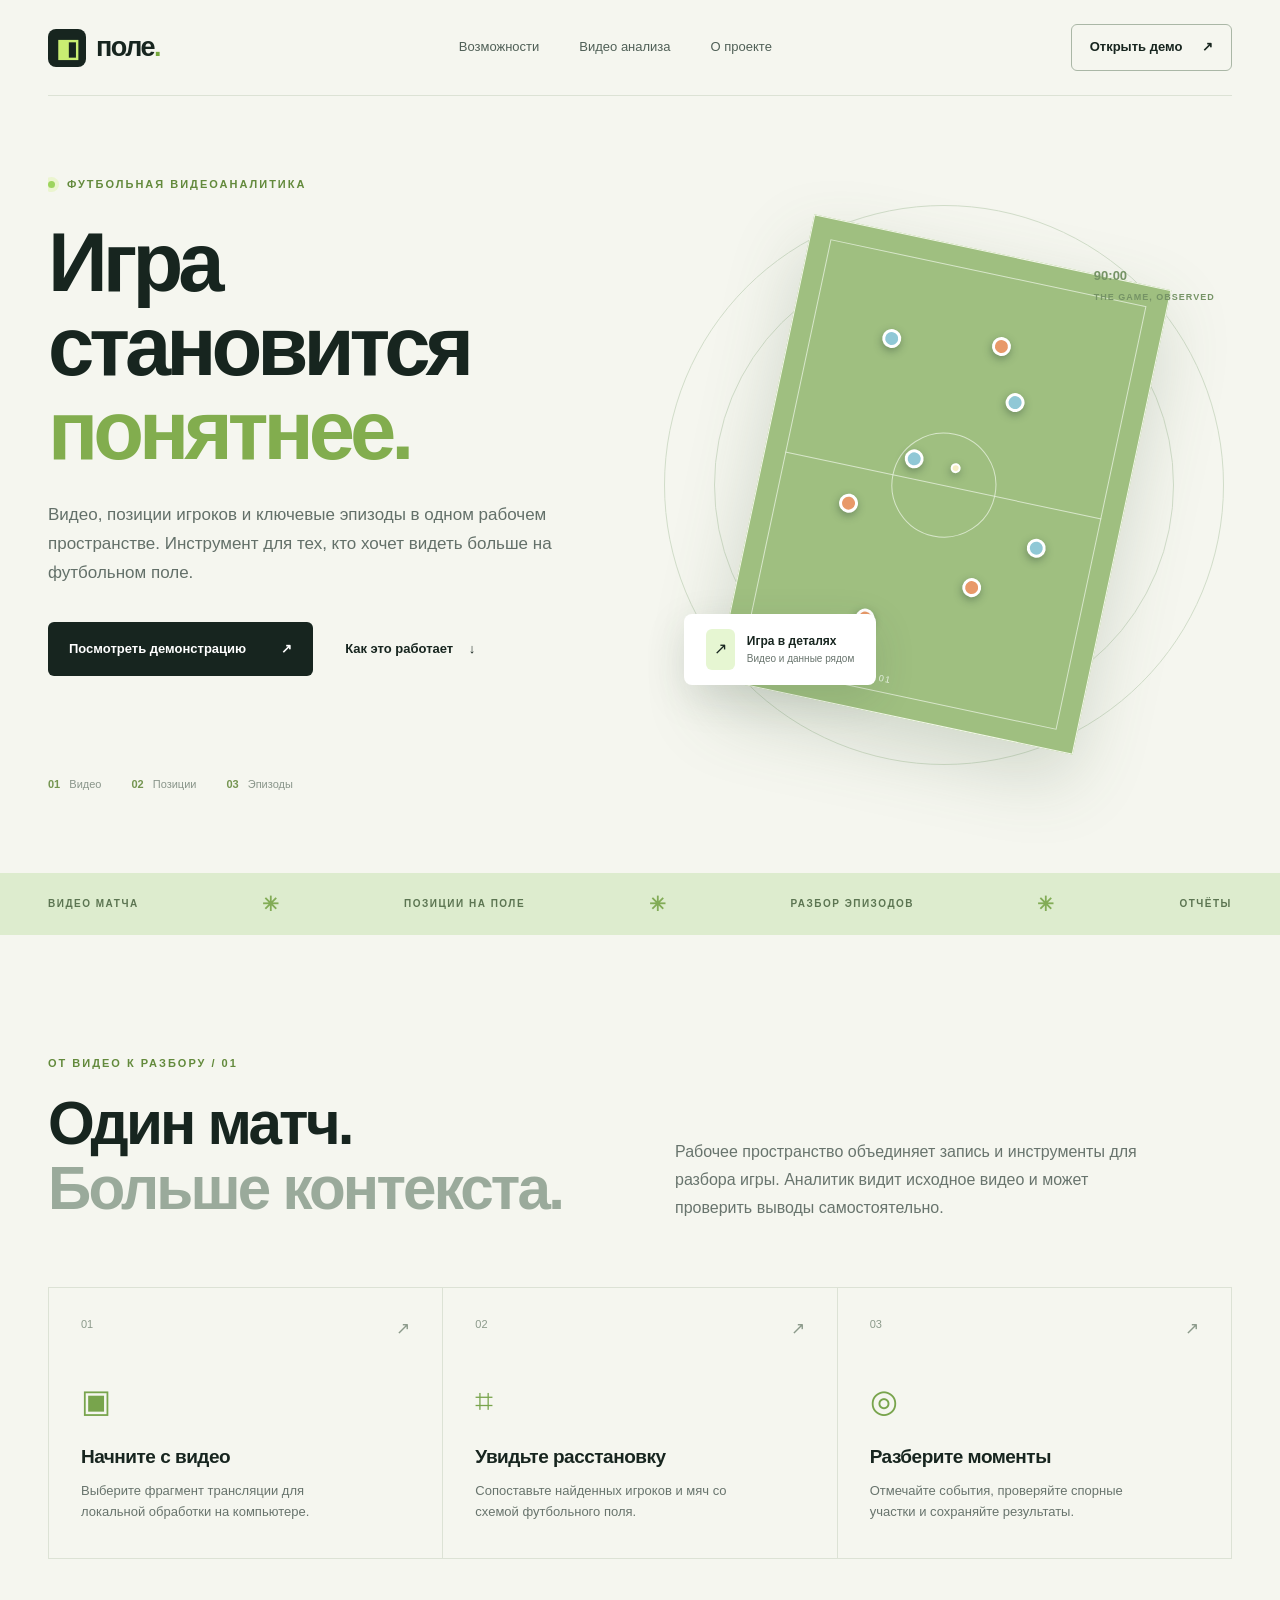
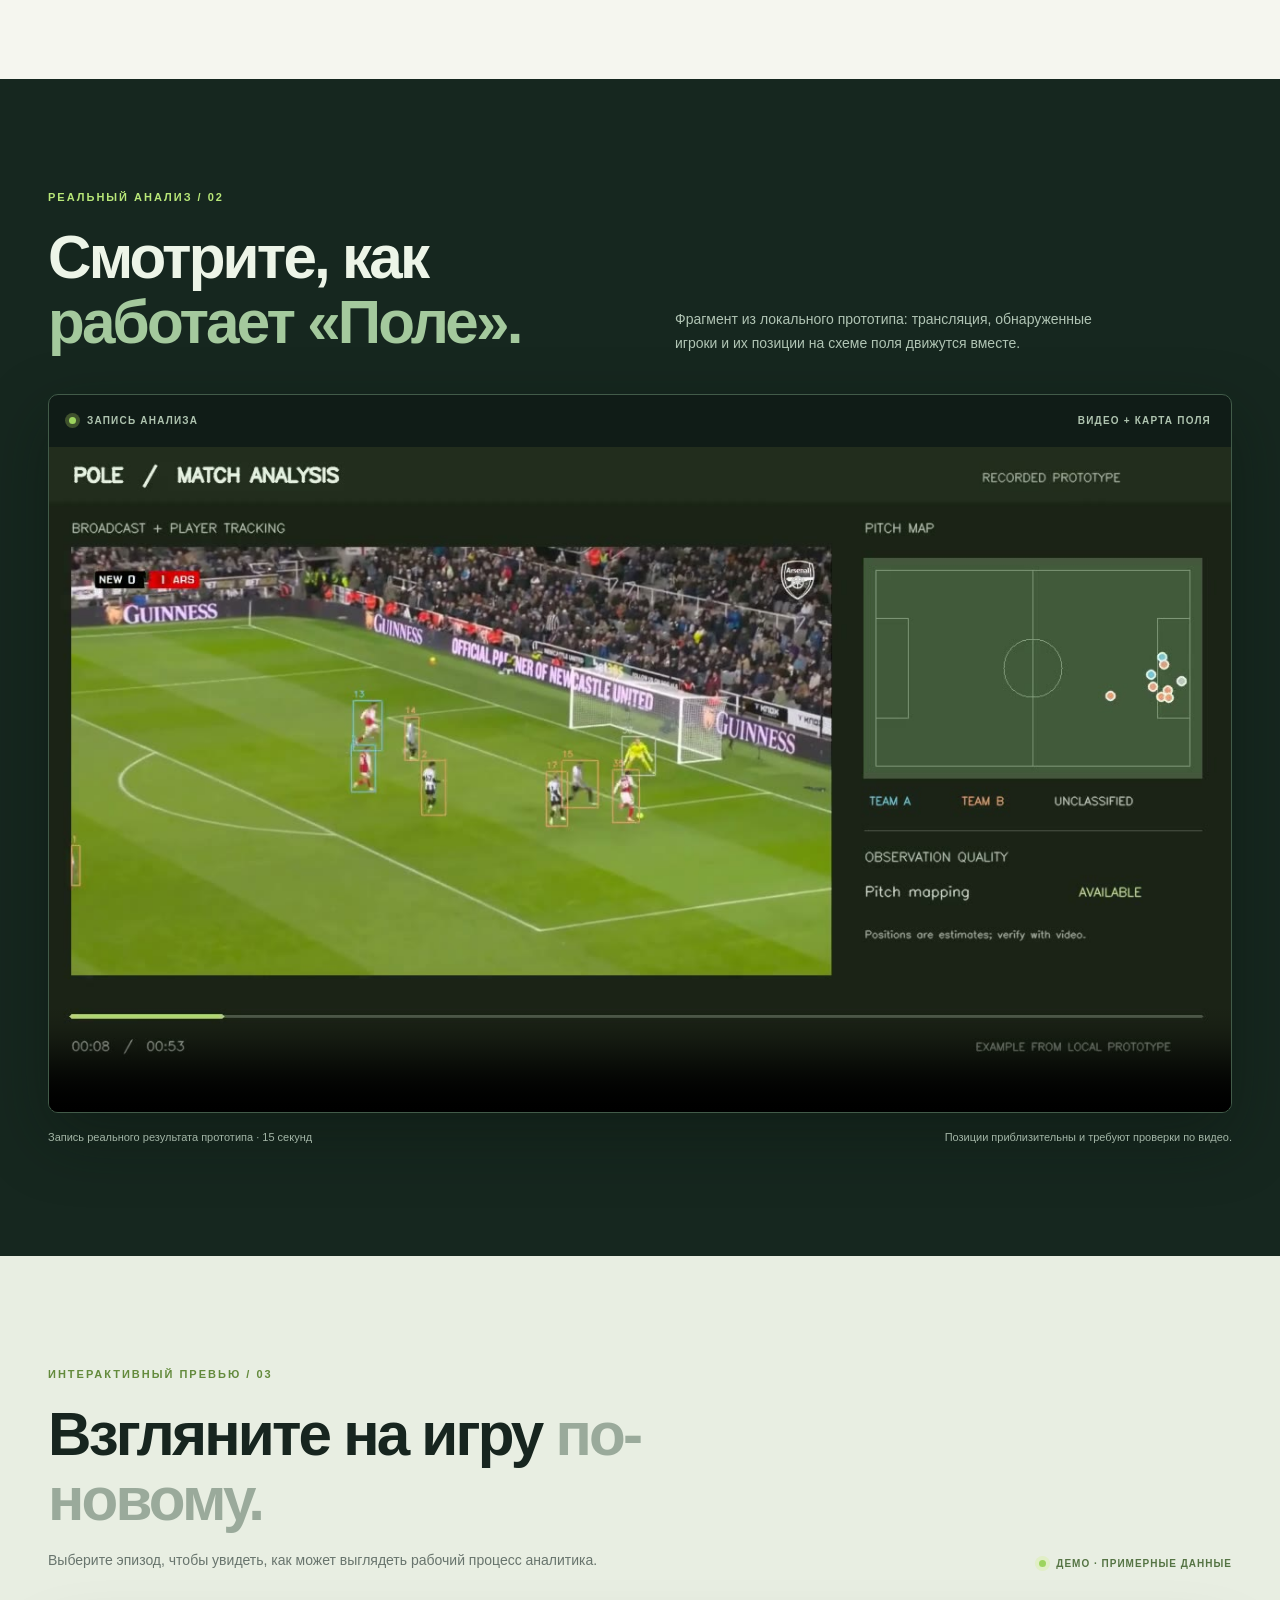
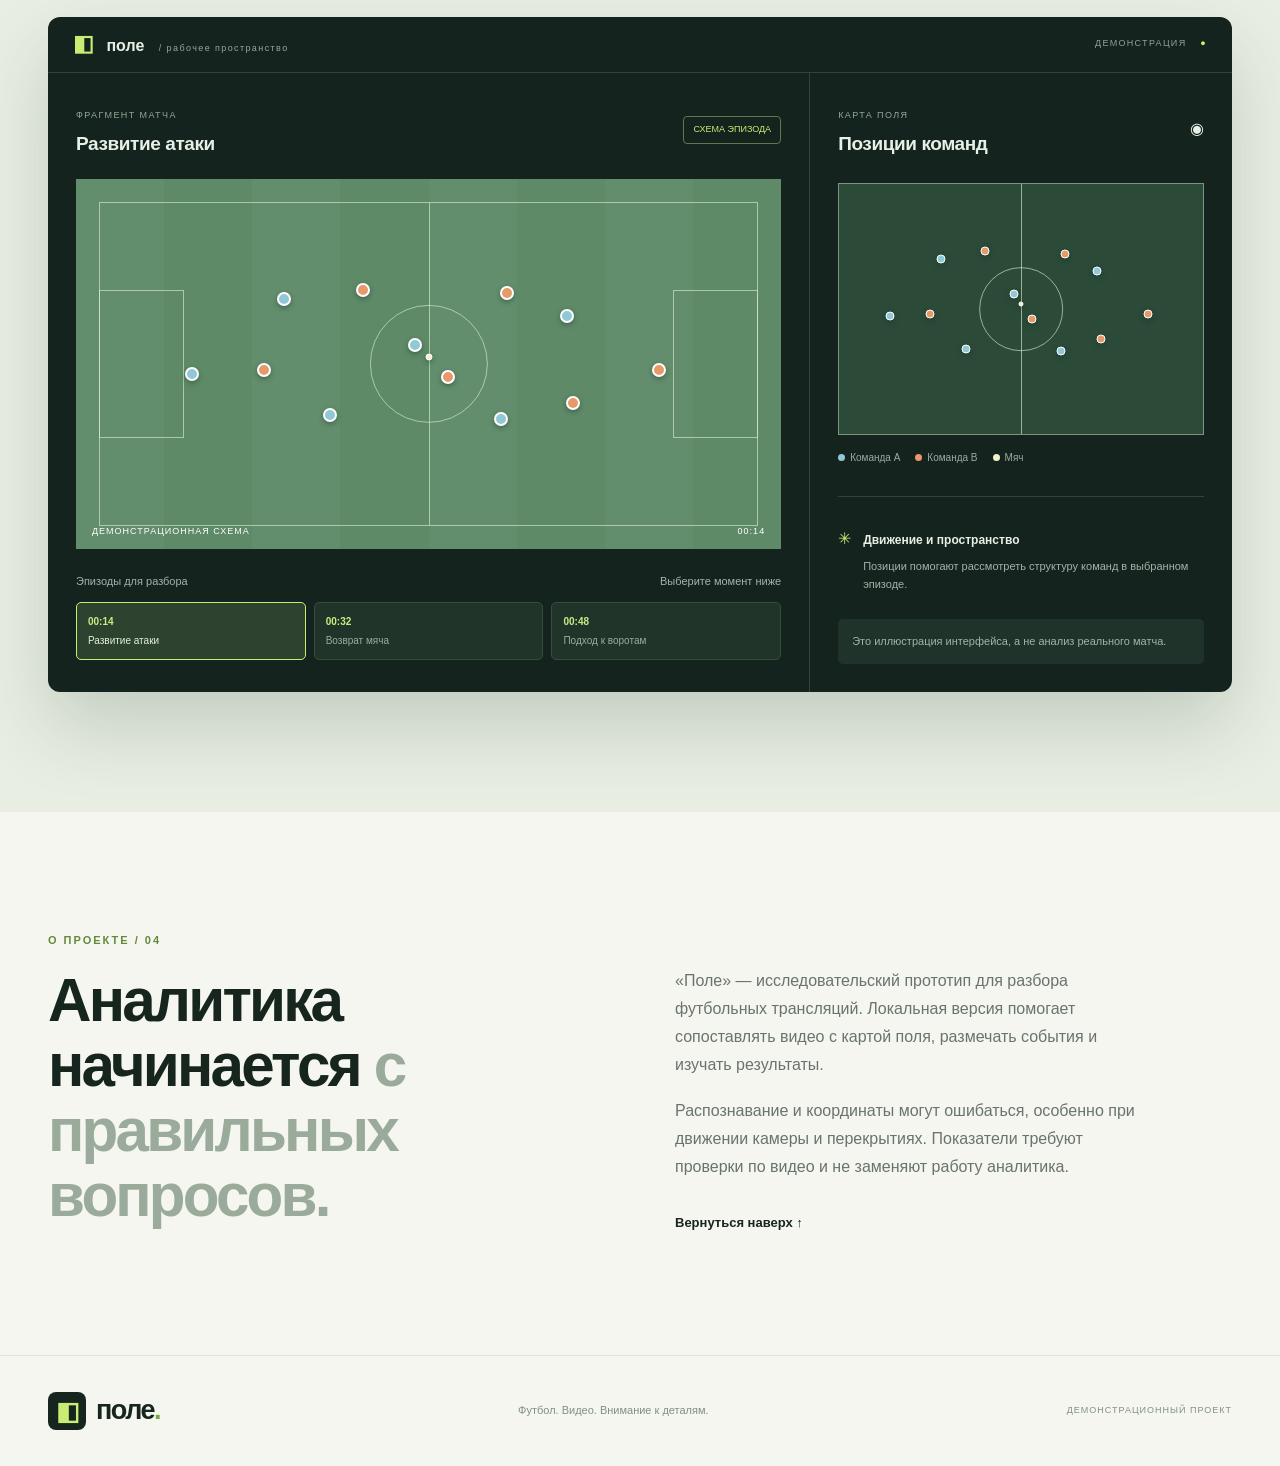
==== index.html @ 86391910 "Show recorded prototype analysis" ====
<!doctype html>
<html lang="ru">
<head>
  <meta charset="utf-8"><meta name="viewport" content="width=device-width,initial-scale=1">
  <meta name="description" content="Поле — демонстрация интерфейса для анализа футбольного видео.">
  <meta name="theme-color" content="#101a18"><title>Поле — футбольная видеоаналитика</title>
  <link rel="icon" href="favicon.svg" type="image/svg+xml"><link rel="stylesheet" href="style.css"><script defer src="app.js"></script>
</head>
<body>
<header class="topbar wrap"><a class="brand" href="#top" aria-label="Поле, на главную"><span class="brand-mark">◧</span><span>поле<span class="brand-dot">.</span></span></a><nav aria-label="Навигация"><a href="#workflow">Возможности</a><a href="#analysis">Видео анализа</a><a href="#about">О проекте</a></nav><a class="nav-cta" href="#analysis">Открыть демо <span>↗</span></a></header>
<main id="top">
<section class="hero wrap"><div class="hero-copy"><div class="eyebrow"><span class="live-dot"></span> ФУТБОЛЬНАЯ ВИДЕОАНАЛИТИКА</div><h1>Игра становится <em>понятнее.</em></h1><p>Видео, позиции игроков и ключевые эпизоды в одном рабочем пространстве. Инструмент для тех, кто хочет видеть больше на футбольном поле.</p><div class="hero-actions"><a class="button primary" href="#analysis">Посмотреть демонстрацию <span>↗</span></a><a class="text-link" href="#workflow">Как это работает <span>↓</span></a></div><div class="hero-foot"><span><b>01</b> Видео</span><span><b>02</b> Позиции</span><span><b>03</b> Эпизоды</span></div></div><div class="hero-art" aria-hidden="true"><div class="art-orbit orbit-one"></div><div class="art-orbit orbit-two"></div><div class="art-pitch"><div class="pitch-half"></div><div class="pitch-circle"></div><i class="dot a one"></i><i class="dot a two"></i><i class="dot a three"></i><i class="dot a four"></i><i class="dot b five"></i><i class="dot b six"></i><i class="dot b seven"></i><i class="dot b eight"></i><i class="dot ball"></i><div class="art-label">ПОЛЕ / НАБЛЮДЕНИЕ 01</div></div><div class="float-card"><span class="float-icon">↗</span><div><b>Игра в деталях</b><small>Видео и данные рядом</small></div></div><div class="art-index">90:00<br><span>THE GAME, OBSERVED</span></div></div></section>
<section class="ticker" aria-label="Основные возможности"><div class="wrap"><span>ВИДЕО МАТЧА</span><i>✳</i><span>ПОЗИЦИИ НА ПОЛЕ</span><i>✳</i><span>РАЗБОР ЭПИЗОДОВ</span><i>✳</i><span>ОТЧЁТЫ</span></div></section>
<section class="section wrap" id="workflow"><div class="section-head"><div><div class="eyebrow">ОТ ВИДЕО К РАЗБОРУ / 01</div><h2>Один матч.<br><span>Больше контекста.</span></h2></div><p>Рабочее пространство объединяет запись и инструменты для разбора игры. Аналитик видит исходное видео и может проверить выводы самостоятельно.</p></div><div class="features"><article><div class="feature-number">01 <span>↗</span></div><div class="feature-icon">▣</div><h3>Начните с видео</h3><p>Выберите фрагмент трансляции для локальной обработки на компьютере.</p></article><article><div class="feature-number">02 <span>↗</span></div><div class="feature-icon">⌗</div><h3>Увидьте расстановку</h3><p>Сопоставьте найденных игроков и мяч со схемой футбольного поля.</p></article><article><div class="feature-number">03 <span>↗</span></div><div class="feature-icon">◎</div><h3>Разберите моменты</h3><p>Отмечайте события, проверяйте спорные участки и сохраняйте результаты.</p></article></div></section>
<section class="record-section" id="analysis"><div class="wrap"><div class="record-heading"><div><div class="eyebrow">РЕАЛЬНЫЙ АНАЛИЗ / 02</div><h2>Смотрите, как <span>работает «Поле».</span></h2></div><p>Фрагмент из локального прототипа: трансляция, обнаруженные игроки и их позиции на схеме поля движутся вместе.</p></div><div class="record-shell"><div class="record-bar"><span><i class="live-dot"></i> ЗАПИСЬ АНАЛИЗА</span><span>ВИДЕО + КАРТА ПОЛЯ</span></div><video class="record-video" controls autoplay muted loop playsinline preload="metadata" poster="assets/analysis-poster.jpg" aria-label="Запись анализа футбольного матча в прототипе"><source src="assets/analysis-demo.mp4" type="video/mp4">Ваш браузер не поддерживает видео.</video></div><div class="record-caption"><span>Запись реального результата прототипа · 15 секунд</span><span>Позиции приблизительны и требуют проверки по видео.</span></div></div></section>
<section class="demo-section" id="demo"><div class="wrap"><div class="demo-head"><div><div class="eyebrow">ИНТЕРАКТИВНЫЙ ПРЕВЬЮ / 03</div><h2>Взгляните на игру <span>по-новому.</span></h2><p>Выберите эпизод, чтобы увидеть, как может выглядеть рабочий процесс аналитика.</p></div><span class="demo-badge"><span class="live-dot"></span> ДЕМО · ПРИМЕРНЫЕ ДАННЫЕ</span></div>
<div class="product"><div class="product-top"><div class="product-brand"><span>◧</span> поле <small>/ рабочее пространство</small></div><div class="product-meta">ДЕМОНСТРАЦИЯ <span>●</span></div></div><div class="product-body"><div class="product-main"><div class="product-title"><div><small>ФРАГМЕНТ МАТЧА</small><h3 id="sceneTitle">Развитие атаки</h3></div><span class="pill">СХЕМА ЭПИЗОДА</span></div><div class="mock-video"><div class="mock-lines"><div class="mock-half"></div><div class="mock-circle"></div><div class="mock-box left"></div><div class="mock-box right"></div><div id="players"></div></div><div class="video-overlay"><span>ДЕМОНСТРАЦИОННАЯ СХЕМА</span><span id="timecode">00:14</span></div></div><div class="timeline-head"><span>Эпизоды для разбора</span><span>Выберите момент ниже</span></div><div class="timeline"><button class="moment active" type="button" data-scene="0"><b>00:14</b><span>Развитие атаки</span></button><button class="moment" type="button" data-scene="1"><b>00:32</b><span>Возврат мяча</span></button><button class="moment" type="button" data-scene="2"><b>00:48</b><span>Подход к воротам</span></button></div></div><aside class="product-side"><div class="side-head"><div><small>КАРТА ПОЛЯ</small><h3>Позиции команд</h3></div><span>◉</span></div><div class="mini-pitch"><div class="mini-half"></div><div class="mini-circle"></div><div id="miniPlayers"></div></div><div class="legend"><span><i class="a"></i>Команда A</span><span><i class="b"></i>Команда B</span><span><i class="ball"></i>Мяч</span></div><div class="side-divider"></div><div class="insight"><span class="insight-icon">✳</span><div><b id="insightTitle">Движение и пространство</b><p id="insightText">Позиции помогают рассмотреть структуру команд в выбранном эпизоде.</p></div></div><div class="demo-note">Это иллюстрация интерфейса, а не анализ реального матча.</div></aside></div></div></div></section>
<section class="section about wrap" id="about"><div><div class="eyebrow">О ПРОЕКТЕ / 04</div><h2>Аналитика начинается <span>с правильных вопросов.</span></h2></div><div class="about-copy"><p>«Поле» — исследовательский прототип для разбора футбольных трансляций. Локальная версия помогает сопоставлять видео с картой поля, размечать события и изучать результаты.</p><p>Распознавание и координаты могут ошибаться, особенно при движении камеры и перекрытиях. Показатели требуют проверки по видео и не заменяют работу аналитика.</p><a class="text-link" href="#top">Вернуться наверх ↑</a></div></section>
</main><footer><div class="wrap footer-inner"><a class="brand" href="#top"><span class="brand-mark">◧</span><span>поле<span class="brand-dot">.</span></span></a><span>Футбол. Видео. Внимание к деталям.</span><span>ДЕМОНСТРАЦИОННЫЙ ПРОЕКТ</span></div></footer>
</body></html>
---- style.css ----
:root{--bg:#f5f6ef;--ink:#17251f;--muted:#68746d;--green:#c9ed72;--dark:#13231d;--line:#dce2d5;--orange:#e89969;--blue:#90c8d6}*{box-sizing:border-box}html{scroll-behavior:smooth}body{margin:0;background:var(--bg);color:var(--ink);font:16px/1.55 "Segoe UI",sans-serif}a{color:inherit;text-decoration:none}button{font:inherit}.wrap{width:min(1320px,calc(100% - 96px));margin:auto}.topbar{height:96px;display:flex;align-items:center;justify-content:space-between;border-bottom:1px solid var(--line)}.brand{display:inline-flex;align-items:center;gap:10px;font-size:27px;letter-spacing:-1.5px;font-weight:750}.brand-mark{display:grid;place-items:center;background:var(--ink);color:var(--green);width:38px;height:38px;border-radius:8px;font-size:25px}.brand-dot{color:#75a83d}.topbar nav{display:flex;gap:40px;color:#506057;font-size:13px}.topbar nav a:hover,.text-link:hover{color:#608b30}.nav-cta{font-size:13px;font-weight:650;border:1px solid #aab7a6;padding:12px 18px;border-radius:6px}.nav-cta span{margin-left:16px}.hero{min-height:640px;display:grid;grid-template-columns:1fr 1fr;align-items:center;gap:30px;overflow:hidden}.hero-copy{padding:80px 0}.eyebrow{font-size:11px;letter-spacing:2px;font-weight:700;color:#638a3c}.live-dot{display:inline-block;width:7px;height:7px;background:#9dd45e;border-radius:50%;margin-right:7px;box-shadow:0 0 0 4px #c9ed7240}h1,h2,h3,p{margin:0}h1{font-size:clamp(56px,6.5vw,92px);line-height:1.01;letter-spacing:-5px;margin:28px 0;font-weight:650;max-width:680px}h1 em{font-style:normal;color:#82ad4e}.hero-copy>p{max-width:510px;color:#637069;font-size:17px;line-height:1.7}.hero-actions{display:flex;align-items:center;gap:32px;margin-top:34px}.button{display:inline-flex;align-items:center;gap:35px;padding:17px 21px;border-radius:6px;font-size:13px;font-weight:700}.primary{background:var(--ink);color:white}.primary:hover{background:#31483a}.text-link{font-size:13px;font-weight:700}.text-link span{margin-left:12px}.hero-foot{display:flex;gap:30px;margin-top:100px;color:#89958a;font-size:11px}.hero-foot b{color:#759551;margin-right:6px}.hero-art{position:relative;height:510px;display:grid;place-items:center}.art-orbit{position:absolute;border:1px solid #d1ddc9;border-radius:50%;width:460px;height:460px}.orbit-two{width:560px;height:560px}.art-pitch{width:365px;height:475px;position:relative;background:#9fbf80;border:1px solid #f2f7e8;box-shadow:0 28px 70px #48634335;transform:rotate(12deg);overflow:hidden}.art-pitch:before{content:"";position:absolute;inset:20px;border:1px solid #e6f0dccc}.pitch-half{position:absolute;top:50%;left:20px;right:20px;border-top:1px solid #e6f0dccc}.pitch-circle{position:absolute;left:50%;top:50%;width:105px;height:105px;border:1px solid #e6f0dccc;border-radius:50%;transform:translate(-50%,-50%)}.dot{position:absolute;width:19px;height:19px;border-radius:50%;border:3px solid white;box-shadow:0 3px 9px #233b2f66}.a{background:var(--blue)}.b{background:var(--orange)}.dot.ball{width:10px;height:10px;background:#f6efc6;border:2px solid white;left:51%;top:45%}.one{left:25%;top:20%}.two{left:62%;top:28%}.three{left:38%;top:44%}.four{left:76%;top:57%}.five{left:55%;top:17%}.six{left:23%;top:56%}.seven{left:61%;top:68%}.eight{left:34%;top:79%}.art-label{position:absolute;bottom:26px;left:32px;color:#eef8e9;font-size:9px;letter-spacing:1.5px}.float-card{position:absolute;bottom:55px;left:5%;display:flex;gap:12px;align-items:center;background:white;padding:15px 22px;box-shadow:0 12px 40px #30433422;border-radius:8px}.float-icon{background:#e6f6d2;padding:8px;border-radius:6px}.float-card b,.float-card small{display:block}.float-card b{font-size:12px}.float-card small{font-size:10px;color:var(--muted)}.art-index{position:absolute;right:3%;top:36px;color:#759365;font-size:13px;font-weight:700}.art-index span{font-size:9px;letter-spacing:1px}.ticker{background:#ddecce}.ticker>div{height:62px;display:flex;align-items:center;justify-content:space-between;font-size:10px;letter-spacing:1.5px;font-weight:700;color:#5c7552}.ticker i{font-style:normal;color:#82ac56;font-size:20px}.section{padding:120px 0}.section-head,.about{display:grid;grid-template-columns:1fr 1fr;gap:70px;align-items:end}.section-head>p,.about-copy p{color:var(--muted);max-width:480px;line-height:1.75}.section h2,.demo-head h2{font-size:clamp(40px,4.7vw,64px);letter-spacing:-2.8px;line-height:1.08;margin-top:20px;font-weight:650}.section h2 span,.demo-head h2 span{color:#9aaa9b}.features{display:grid;grid-template-columns:repeat(3,1fr);gap:1px;background:var(--line);border:1px solid var(--line);margin-top:65px}.features article{background:var(--bg);padding:28px 32px 36px;min-height:270px}.feature-number{display:flex;justify-content:space-between;color:#8c9a8b;font-size:11px}.feature-number span{font-size:17px}.feature-icon{font-size:32px;color:#78a44c;margin:35px 0 15px}.features h3{font-size:19px;letter-spacing:-.5px}.features p{max-width:290px;color:var(--muted);font-size:13px;margin-top:10px}.demo-section{background:#e8eee2;padding:110px 0 120px}.demo-head{display:flex;justify-content:space-between;align-items:end;gap:30px;margin-bottom:45px}.demo-head h2{max-width:700px}.demo-head p{color:var(--muted);margin-top:17px;font-size:14px}.demo-badge{white-space:nowrap;color:#557444;font-size:10px;letter-spacing:1px;font-weight:700}.product{background:#15231e;border-radius:12px;box-shadow:0 35px 75px #243a2d2e;color:#e7f0e7;overflow:hidden}.product-top{height:56px;display:flex;align-items:center;justify-content:space-between;border-bottom:1px solid #34433a;padding:0 25px}.product-brand{font-weight:700;font-size:16px}.product-brand>span{color:var(--green);font-size:22px;margin-right:8px}.product-brand small{font-weight:400;color:#829287;font-size:11px;margin-left:10px}.product-meta{font-size:9px;letter-spacing:1.3px;color:#90a295}.product-meta span{color:var(--green);margin-left:10px}.product-body{display:grid;grid-template-columns:1.8fr 1fr}.product-main,.product-side{padding:28px}.product-side{border-left:1px solid #34433a}.product-title,.side-head{display:flex;align-items:center;justify-content:space-between;margin-bottom:20px}.product small{font-size:9px;color:#92aa98;letter-spacing:1.4px}.product h3{font-size:19px;letter-spacing:-.4px;font-weight:600;margin-top:4px}.pill{font-size:9px;color:#c9ed72;border:1px solid #60764d;padding:6px 9px;border-radius:4px}.mock-video{background:#5e8a68;padding:23px;aspect-ratio:16/8.4;position:relative;overflow:hidden}.mock-video:before{content:"";position:absolute;inset:0;background:repeating-linear-gradient(90deg,#ffffff08 0 12.5%,transparent 12.5% 25%)}.mock-lines{position:relative;width:100%;height:100%;border:1px solid #dbeed5a0}.mock-half,.mini-half{position:absolute;left:50%;height:100%;border-left:1px solid #dbeed5a0}.mock-circle,.mini-circle{position:absolute;left:50%;top:50%;width:18%;aspect-ratio:1;border:1px solid #dbeed5a0;border-radius:50%;transform:translate(-50%,-50%)}.mock-box{position:absolute;top:27%;height:46%;width:13%;border:1px solid #dbeed5a0}.mock-box.left{left:-1px}.mock-box.right{right:-1px}.player{position:absolute;width:14px;height:14px;border:2px solid white;border-radius:50%;transform:translate(-50%,-50%);box-shadow:0 2px 5px #1b332b70;transition:left .4s,top .4s}.player.ball{width:7px;height:7px;background:#f4f0c8;border:1px solid white}.video-overlay{position:absolute;bottom:10px;left:16px;right:16px;display:flex;justify-content:space-between;color:white;font-size:9px;letter-spacing:1px}.timeline-head{display:flex;justify-content:space-between;margin:24px 0 12px;font-size:11px;color:#a4b4a8}.timeline{display:grid;grid-template-columns:repeat(3,1fr);gap:8px}.moment{text-align:left;background:#21342a;color:#9bad9e;border:1px solid #364d3c;border-radius:5px;padding:11px;cursor:pointer}.moment.active{border-color:#c9ed72;color:#e5f1da;background:#2d422f}.moment b,.moment span{display:block;font-size:10px}.moment b{color:#caec82;margin-bottom:3px}.mini-pitch{aspect-ratio:1.45;position:relative;background:#2b4a38;border:1px solid #799780;margin-top:24px}.mini-circle{width:23%}.mini-pitch .player{width:9px;height:9px;border-width:1px}.mini-pitch .player.ball{width:5px;height:5px}.legend{display:flex;flex-wrap:wrap;gap:15px;color:#9aaba0;font-size:10px;margin-top:15px}.legend i{display:inline-block;width:7px;height:7px;border-radius:50%;margin-right:5px}.legend .ball{background:#f4f0c8}.side-divider{border-top:1px solid #34433a;margin:30px 0}.insight{display:flex;gap:12px}.insight-icon{color:var(--green)}.insight b{font-size:12px}.insight p,.demo-note{color:#a2b3a7;font-size:11px;margin-top:7px;line-height:1.6}.demo-note{padding:14px;background:#20332a;border-radius:5px;margin-top:25px}.about{align-items:start}.about h2{max-width:600px}.about-copy{padding-top:35px}.about-copy p+p{margin-top:18px}.about-copy .text-link{display:inline-block;margin-top:32px}footer{border-top:1px solid var(--line)}.footer-inner{display:flex;align-items:center;justify-content:space-between;min-height:110px;color:#819085;font-size:11px}.footer-inner .brand{color:var(--ink)}.footer-inner>span:last-child{letter-spacing:1px;font-size:9px}a:focus-visible,button:focus-visible{outline:3px solid #91b94f;outline-offset:4px}@media(max-width:900px){.wrap{width:min(100% - 48px,1320px)}.hero{grid-template-columns:1fr;gap:0}.hero-copy{padding:75px 0 10px}.hero-foot{margin-top:45px}.hero-art{height:480px}.topbar nav{gap:18px}.section-head,.about{gap:30px}.product-body{grid-template-columns:1fr}.product-side{border-left:0;border-top:1px solid #34433a}.mini-pitch{max-width:450px}.demo-head{align-items:start;flex-direction:column}}@media(max-width:600px){.wrap{width:calc(100% - 36px)}.topbar{height:72px}.topbar nav{display:none}.nav-cta{padding:9px 11px}.hero-copy{padding-top:60px}h1{font-size:53px;letter-spacing:-3px}.hero-copy>p{font-size:15px}.hero-actions{align-items:flex-start;flex-direction:column;gap:20px}.hero-foot{gap:15px}.hero-art{height:390px}.art-pitch{width:245px;height:320px}.art-orbit{width:330px;height:330px}.orbit-two{width:400px;height:400px}.float-card{bottom:18px}.art-index{top:15px}.ticker>div{gap:20px;overflow:hidden;white-space:nowrap}.ticker span:nth-of-type(n+3),.ticker i:nth-of-type(n+2){display:none}.section,.demo-section{padding:75px 0}.section-head,.about{grid-template-columns:1fr;gap:20px}.section h2,.demo-head h2{font-size:39px;letter-spacing:-2px}.features{grid-template-columns:1fr;margin-top:40px}.features article{min-height:0}.feature-icon{margin:20px 0 10px}.product-main,.product-side{padding:18px}.product-brand small,.product-meta{display:none}.pill{font-size:8px}.timeline{grid-template-columns:1fr}.moment b,.moment span{display:inline}.moment b{margin-right:10px}.mock-video{padding:14px}.player{width:11px;height:11px}.about-copy{padding:0}.footer-inner{align-items:flex-start;justify-content:center;gap:15px;flex-direction:column;padding:25px 0}.footer-inner>span:last-child{display:none}}
@media(prefers-reduced-motion:reduce){html{scroll-behavior:auto}.player{transition:none}}

.record-section{padding:110px 0;background:#16271f;color:#edf5e8}.record-heading{display:grid;grid-template-columns:1fr 1fr;gap:70px;align-items:end;margin-bottom:38px}.record-heading .eyebrow{color:#b8e778}.record-heading h2{font-size:clamp(40px,4.7vw,64px);letter-spacing:-2.8px;line-height:1.08;margin-top:20px;font-weight:650}.record-heading h2 span{color:#a4c99d}.record-heading p{max-width:440px;color:#b0c4b4;line-height:1.75;font-size:14px}.record-shell{border:1px solid #425b49;border-radius:10px;overflow:hidden;background:#101c17;box-shadow:0 24px 65px #09130d66}.record-bar{height:52px;padding:0 20px;display:flex;align-items:center;justify-content:space-between;color:#afc4b0;font-size:10px;letter-spacing:1.2px;font-weight:700}.record-video{display:block;width:100%;aspect-ratio:16/9;background:#0b1610}.record-caption{display:flex;justify-content:space-between;gap:20px;margin-top:16px;color:#a3b5a6;font-size:11px}.art-pitch .dot:not(.ball){animation:drift 4s ease-in-out infinite alternate}.art-pitch .dot:nth-of-type(even){animation-duration:5.2s;animation-direction:alternate-reverse}.art-pitch .dot.ball{animation:ball-drift 5s ease-in-out infinite alternate}@keyframes drift{to{translate:12px -16px}}@keyframes ball-drift{to{translate:38px 30px}}@media(max-width:700px){.record-section{padding:75px 0}.record-heading{grid-template-columns:1fr;gap:18px}.record-heading h2{font-size:39px;letter-spacing:-2px}.record-caption{flex-direction:column;gap:4px}.record-bar{font-size:9px}}@media(prefers-reduced-motion:reduce){.art-pitch .dot{animation:none!important}}
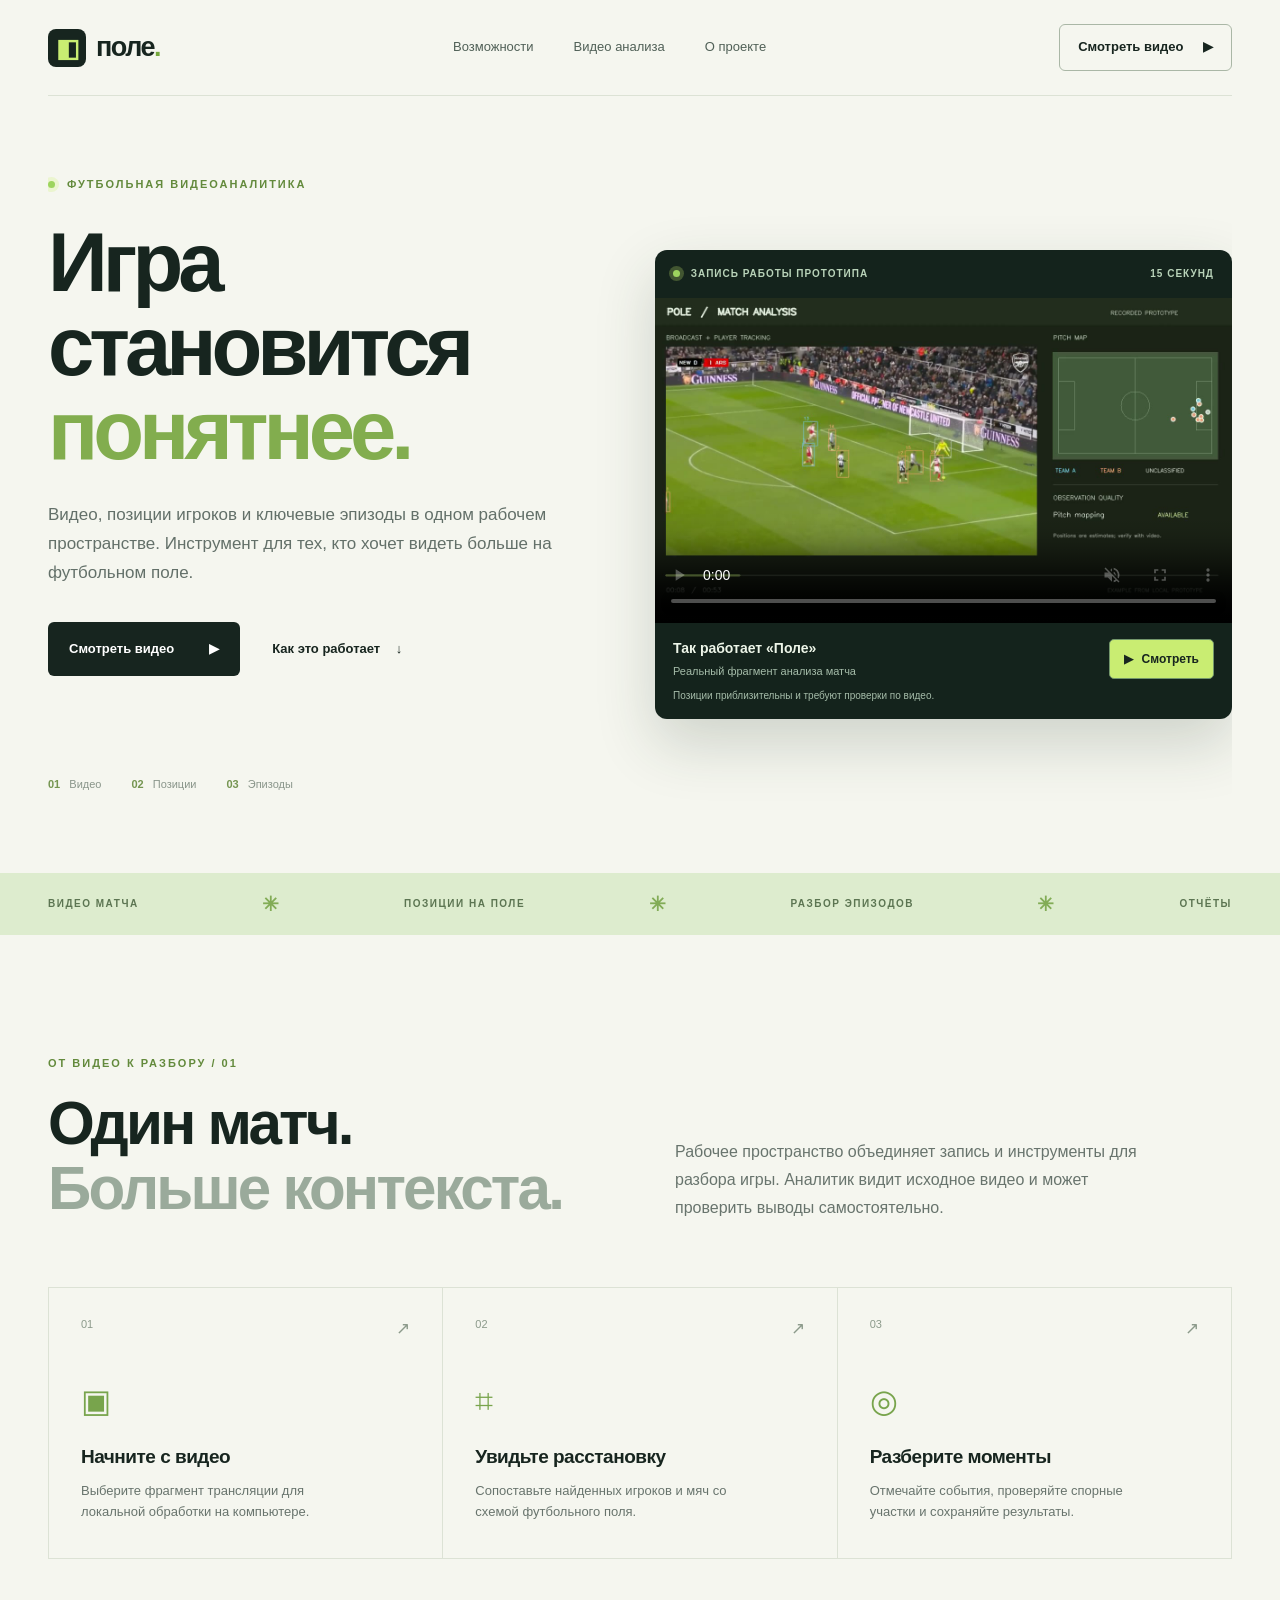
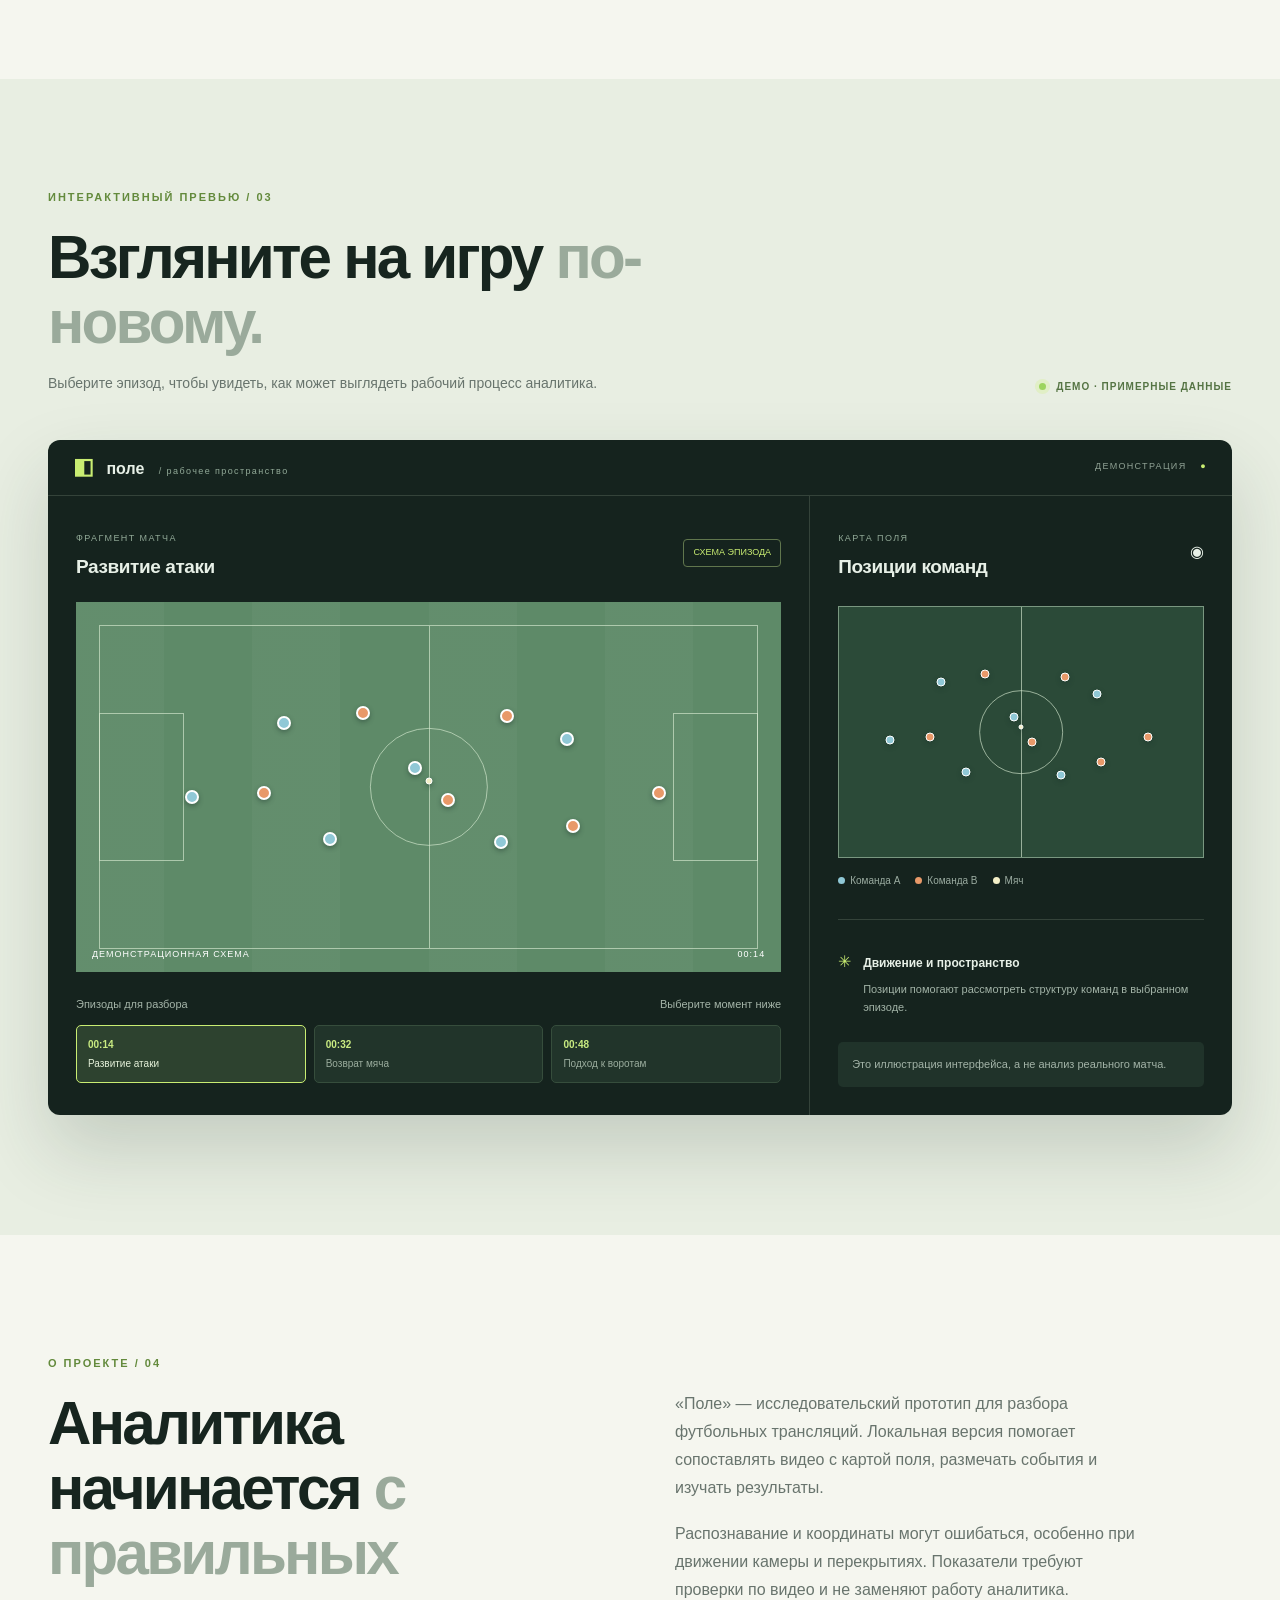
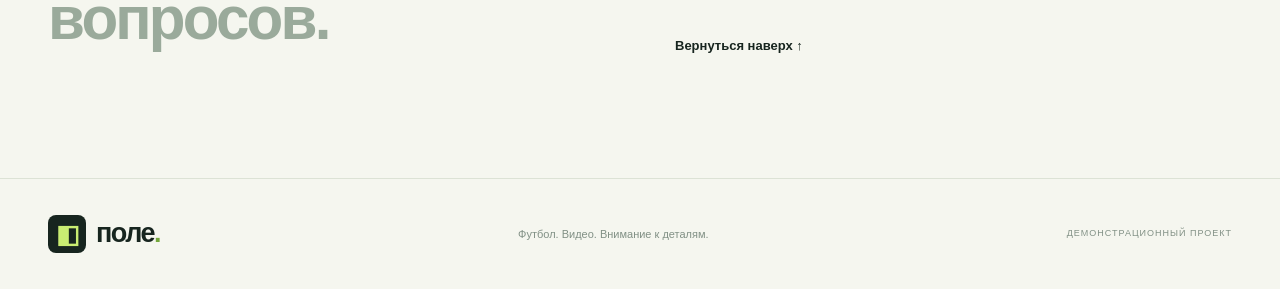
==== commit 6425fb56: "Put prototype video on first screen" ====
--- a/index.html
+++ b/index.html
@@ -4,15 +4,14 @@
   <meta charset="utf-8"><meta name="viewport" content="width=device-width,initial-scale=1">
   <meta name="description" content="Поле — демонстрация интерфейса для анализа футбольного видео.">
   <meta name="theme-color" content="#101a18"><title>Поле — футбольная видеоаналитика</title>
-  <link rel="icon" href="favicon.svg" type="image/svg+xml"><link rel="stylesheet" href="style.css"><script defer src="app.js"></script>
+  <link rel="icon" href="favicon.svg" type="image/svg+xml"><link rel="stylesheet" href="style.css?v=3"><script defer src="app.js?v=3"></script>
 </head>
 <body>
-<header class="topbar wrap"><a class="brand" href="#top" aria-label="Поле, на главную"><span class="brand-mark">◧</span><span>поле<span class="brand-dot">.</span></span></a><nav aria-label="Навигация"><a href="#workflow">Возможности</a><a href="#analysis">Видео анализа</a><a href="#about">О проекте</a></nav><a class="nav-cta" href="#analysis">Открыть демо <span>↗</span></a></header>
+<header class="topbar wrap"><a class="brand" href="#top" aria-label="Поле, на главную"><span class="brand-mark">◧</span><span>поле<span class="brand-dot">.</span></span></a><nav aria-label="Навигация"><a href="#workflow">Возможности</a><a href="#analysis">Видео анализа</a><a href="#about">О проекте</a></nav><a class="nav-cta" href="#analysis">Смотреть видео <span>▶</span></a></header>
 <main id="top">
-<section class="hero wrap"><div class="hero-copy"><div class="eyebrow"><span class="live-dot"></span> ФУТБОЛЬНАЯ ВИДЕОАНАЛИТИКА</div><h1>Игра становится <em>понятнее.</em></h1><p>Видео, позиции игроков и ключевые эпизоды в одном рабочем пространстве. Инструмент для тех, кто хочет видеть больше на футбольном поле.</p><div class="hero-actions"><a class="button primary" href="#analysis">Посмотреть демонстрацию <span>↗</span></a><a class="text-link" href="#workflow">Как это работает <span>↓</span></a></div><div class="hero-foot"><span><b>01</b> Видео</span><span><b>02</b> Позиции</span><span><b>03</b> Эпизоды</span></div></div><div class="hero-art" aria-hidden="true"><div class="art-orbit orbit-one"></div><div class="art-orbit orbit-two"></div><div class="art-pitch"><div class="pitch-half"></div><div class="pitch-circle"></div><i class="dot a one"></i><i class="dot a two"></i><i class="dot a three"></i><i class="dot a four"></i><i class="dot b five"></i><i class="dot b six"></i><i class="dot b seven"></i><i class="dot b eight"></i><i class="dot ball"></i><div class="art-label">ПОЛЕ / НАБЛЮДЕНИЕ 01</div></div><div class="float-card"><span class="float-icon">↗</span><div><b>Игра в деталях</b><small>Видео и данные рядом</small></div></div><div class="art-index">90:00<br><span>THE GAME, OBSERVED</span></div></div></section>
+<section class="hero wrap"><div class="hero-copy"><div class="eyebrow"><span class="live-dot"></span> ФУТБОЛЬНАЯ ВИДЕОАНАЛИТИКА</div><h1>Игра становится <em>понятнее.</em></h1><p>Видео, позиции игроков и ключевые эпизоды в одном рабочем пространстве. Инструмент для тех, кто хочет видеть больше на футбольном поле.</p><div class="hero-actions"><a class="button primary" href="#analysis">Смотреть видео <span>▶</span></a><a class="text-link" href="#workflow">Как это работает <span>↓</span></a></div><div class="hero-foot"><span><b>01</b> Видео</span><span><b>02</b> Позиции</span><span><b>03</b> Эпизоды</span></div></div><div class="hero-video" id="analysis"><div class="hero-video-heading"><span><i class="live-dot"></i> ЗАПИСЬ РАБОТЫ ПРОТОТИПА</span><span>15 СЕКУНД</span></div><video class="record-video" controls autoplay muted loop playsinline preload="metadata" poster="assets/analysis-poster.jpg" aria-label="Видео анализа футбольного матча"><source src="assets/analysis-demo.mp4" type="video/mp4">Ваш браузер не поддерживает видео.</video><div class="hero-video-footer"><div><strong>Так работает «Поле»</strong><span>Реальный фрагмент анализа матча</span></div><button type="button" class="video-toggle" aria-label="Остановить видео">❚❚ <span>Пауза</span></button></div><p class="hero-video-note">Позиции приблизительны и требуют проверки по видео.</p></div></section>
 <section class="ticker" aria-label="Основные возможности"><div class="wrap"><span>ВИДЕО МАТЧА</span><i>✳</i><span>ПОЗИЦИИ НА ПОЛЕ</span><i>✳</i><span>РАЗБОР ЭПИЗОДОВ</span><i>✳</i><span>ОТЧЁТЫ</span></div></section>
 <section class="section wrap" id="workflow"><div class="section-head"><div><div class="eyebrow">ОТ ВИДЕО К РАЗБОРУ / 01</div><h2>Один матч.<br><span>Больше контекста.</span></h2></div><p>Рабочее пространство объединяет запись и инструменты для разбора игры. Аналитик видит исходное видео и может проверить выводы самостоятельно.</p></div><div class="features"><article><div class="feature-number">01 <span>↗</span></div><div class="feature-icon">▣</div><h3>Начните с видео</h3><p>Выберите фрагмент трансляции для локальной обработки на компьютере.</p></article><article><div class="feature-number">02 <span>↗</span></div><div class="feature-icon">⌗</div><h3>Увидьте расстановку</h3><p>Сопоставьте найденных игроков и мяч со схемой футбольного поля.</p></article><article><div class="feature-number">03 <span>↗</span></div><div class="feature-icon">◎</div><h3>Разберите моменты</h3><p>Отмечайте события, проверяйте спорные участки и сохраняйте результаты.</p></article></div></section>
-<section class="record-section" id="analysis"><div class="wrap"><div class="record-heading"><div><div class="eyebrow">РЕАЛЬНЫЙ АНАЛИЗ / 02</div><h2>Смотрите, как <span>работает «Поле».</span></h2></div><p>Фрагмент из локального прототипа: трансляция, обнаруженные игроки и их позиции на схеме поля движутся вместе.</p></div><div class="record-shell"><div class="record-bar"><span><i class="live-dot"></i> ЗАПИСЬ АНАЛИЗА</span><span>ВИДЕО + КАРТА ПОЛЯ</span></div><video class="record-video" controls autoplay muted loop playsinline preload="metadata" poster="assets/analysis-poster.jpg" aria-label="Запись анализа футбольного матча в прототипе"><source src="assets/analysis-demo.mp4" type="video/mp4">Ваш браузер не поддерживает видео.</video></div><div class="record-caption"><span>Запись реального результата прототипа · 15 секунд</span><span>Позиции приблизительны и требуют проверки по видео.</span></div></div></section>
 <section class="demo-section" id="demo"><div class="wrap"><div class="demo-head"><div><div class="eyebrow">ИНТЕРАКТИВНЫЙ ПРЕВЬЮ / 03</div><h2>Взгляните на игру <span>по-новому.</span></h2><p>Выберите эпизод, чтобы увидеть, как может выглядеть рабочий процесс аналитика.</p></div><span class="demo-badge"><span class="live-dot"></span> ДЕМО · ПРИМЕРНЫЕ ДАННЫЕ</span></div>
 <div class="product"><div class="product-top"><div class="product-brand"><span>◧</span> поле <small>/ рабочее пространство</small></div><div class="product-meta">ДЕМОНСТРАЦИЯ <span>●</span></div></div><div class="product-body"><div class="product-main"><div class="product-title"><div><small>ФРАГМЕНТ МАТЧА</small><h3 id="sceneTitle">Развитие атаки</h3></div><span class="pill">СХЕМА ЭПИЗОДА</span></div><div class="mock-video"><div class="mock-lines"><div class="mock-half"></div><div class="mock-circle"></div><div class="mock-box left"></div><div class="mock-box right"></div><div id="players"></div></div><div class="video-overlay"><span>ДЕМОНСТРАЦИОННАЯ СХЕМА</span><span id="timecode">00:14</span></div></div><div class="timeline-head"><span>Эпизоды для разбора</span><span>Выберите момент ниже</span></div><div class="timeline"><button class="moment active" type="button" data-scene="0"><b>00:14</b><span>Развитие атаки</span></button><button class="moment" type="button" data-scene="1"><b>00:32</b><span>Возврат мяча</span></button><button class="moment" type="button" data-scene="2"><b>00:48</b><span>Подход к воротам</span></button></div></div><aside class="product-side"><div class="side-head"><div><small>КАРТА ПОЛЯ</small><h3>Позиции команд</h3></div><span>◉</span></div><div class="mini-pitch"><div class="mini-half"></div><div class="mini-circle"></div><div id="miniPlayers"></div></div><div class="legend"><span><i class="a"></i>Команда A</span><span><i class="b"></i>Команда B</span><span><i class="ball"></i>Мяч</span></div><div class="side-divider"></div><div class="insight"><span class="insight-icon">✳</span><div><b id="insightTitle">Движение и пространство</b><p id="insightText">Позиции помогают рассмотреть структуру команд в выбранном эпизоде.</p></div></div><div class="demo-note">Это иллюстрация интерфейса, а не анализ реального матча.</div></aside></div></div></div></section>
 <section class="section about wrap" id="about"><div><div class="eyebrow">О ПРОЕКТЕ / 04</div><h2>Аналитика начинается <span>с правильных вопросов.</span></h2></div><div class="about-copy"><p>«Поле» — исследовательский прототип для разбора футбольных трансляций. Локальная версия помогает сопоставлять видео с картой поля, размечать события и изучать результаты.</p><p>Распознавание и координаты могут ошибаться, особенно при движении камеры и перекрытиях. Показатели требуют проверки по видео и не заменяют работу аналитика.</p><a class="text-link" href="#top">Вернуться наверх ↑</a></div></section>
--- a/style.css
+++ b/style.css
@@ -2,3 +2,5 @@
 @media(prefers-reduced-motion:reduce){html{scroll-behavior:auto}.player{transition:none}}
 
 .record-section{padding:110px 0;background:#16271f;color:#edf5e8}.record-heading{display:grid;grid-template-columns:1fr 1fr;gap:70px;align-items:end;margin-bottom:38px}.record-heading .eyebrow{color:#b8e778}.record-heading h2{font-size:clamp(40px,4.7vw,64px);letter-spacing:-2.8px;line-height:1.08;margin-top:20px;font-weight:650}.record-heading h2 span{color:#a4c99d}.record-heading p{max-width:440px;color:#b0c4b4;line-height:1.75;font-size:14px}.record-shell{border:1px solid #425b49;border-radius:10px;overflow:hidden;background:#101c17;box-shadow:0 24px 65px #09130d66}.record-bar{height:52px;padding:0 20px;display:flex;align-items:center;justify-content:space-between;color:#afc4b0;font-size:10px;letter-spacing:1.2px;font-weight:700}.record-video{display:block;width:100%;aspect-ratio:16/9;background:#0b1610}.record-caption{display:flex;justify-content:space-between;gap:20px;margin-top:16px;color:#a3b5a6;font-size:11px}.art-pitch .dot:not(.ball){animation:drift 4s ease-in-out infinite alternate}.art-pitch .dot:nth-of-type(even){animation-duration:5.2s;animation-direction:alternate-reverse}.art-pitch .dot.ball{animation:ball-drift 5s ease-in-out infinite alternate}@keyframes drift{to{translate:12px -16px}}@keyframes ball-drift{to{translate:38px 30px}}@media(max-width:700px){.record-section{padding:75px 0}.record-heading{grid-template-columns:1fr;gap:18px}.record-heading h2{font-size:39px;letter-spacing:-2px}.record-caption{flex-direction:column;gap:4px}.record-bar{font-size:9px}}@media(prefers-reduced-motion:reduce){.art-pitch .dot{animation:none!important}}
+
+.hero-video{min-width:0;background:#14231c;border-radius:12px;color:#edf5e8;overflow:hidden;box-shadow:0 24px 60px #243a2d30}.hero-video-heading{height:48px;display:flex;align-items:center;justify-content:space-between;gap:12px;padding:0 18px;color:#b9d3b9;font-size:10px;letter-spacing:1px;font-weight:700}.hero-video .record-video{width:100%;aspect-ratio:16/9;display:block}.hero-video-footer{display:flex;justify-content:space-between;align-items:center;gap:12px;padding:16px 18px 8px}.hero-video-footer strong,.hero-video-footer span{display:block}.hero-video-footer strong{font-size:14px}.hero-video-footer div span{color:#a5bca9;font-size:11px;margin-top:3px}.video-toggle{border:1px solid #73966b;background:#c9ed72;color:#17251f;border-radius:5px;padding:10px 14px;font-size:12px;font-weight:700;cursor:pointer;white-space:nowrap}.video-toggle span{display:inline;margin-left:5px}.hero-video-note{margin:0;padding:0 18px 16px;color:#a5bca9;font-size:10px}.hero-video:target{outline:3px solid #9fce66;outline-offset:4px}@media(max-width:900px){.hero-video{margin:25px 0 55px}}@media(max-width:600px){.hero-copy{padding-top:32px}.hero h1{font-size:42px;line-height:1.04;margin:18px 0}.hero-copy>p{font-size:14px;line-height:1.5}.hero-actions{margin-top:20px;flex-direction:row;align-items:center;gap:16px;flex-wrap:wrap}.hero-actions .button{padding:12px 14px;gap:14px}.hero-foot{display:none}.hero-video{margin:25px 0 38px}.hero-video-heading{font-size:9px;height:40px}.hero-video-footer{padding-top:12px}}
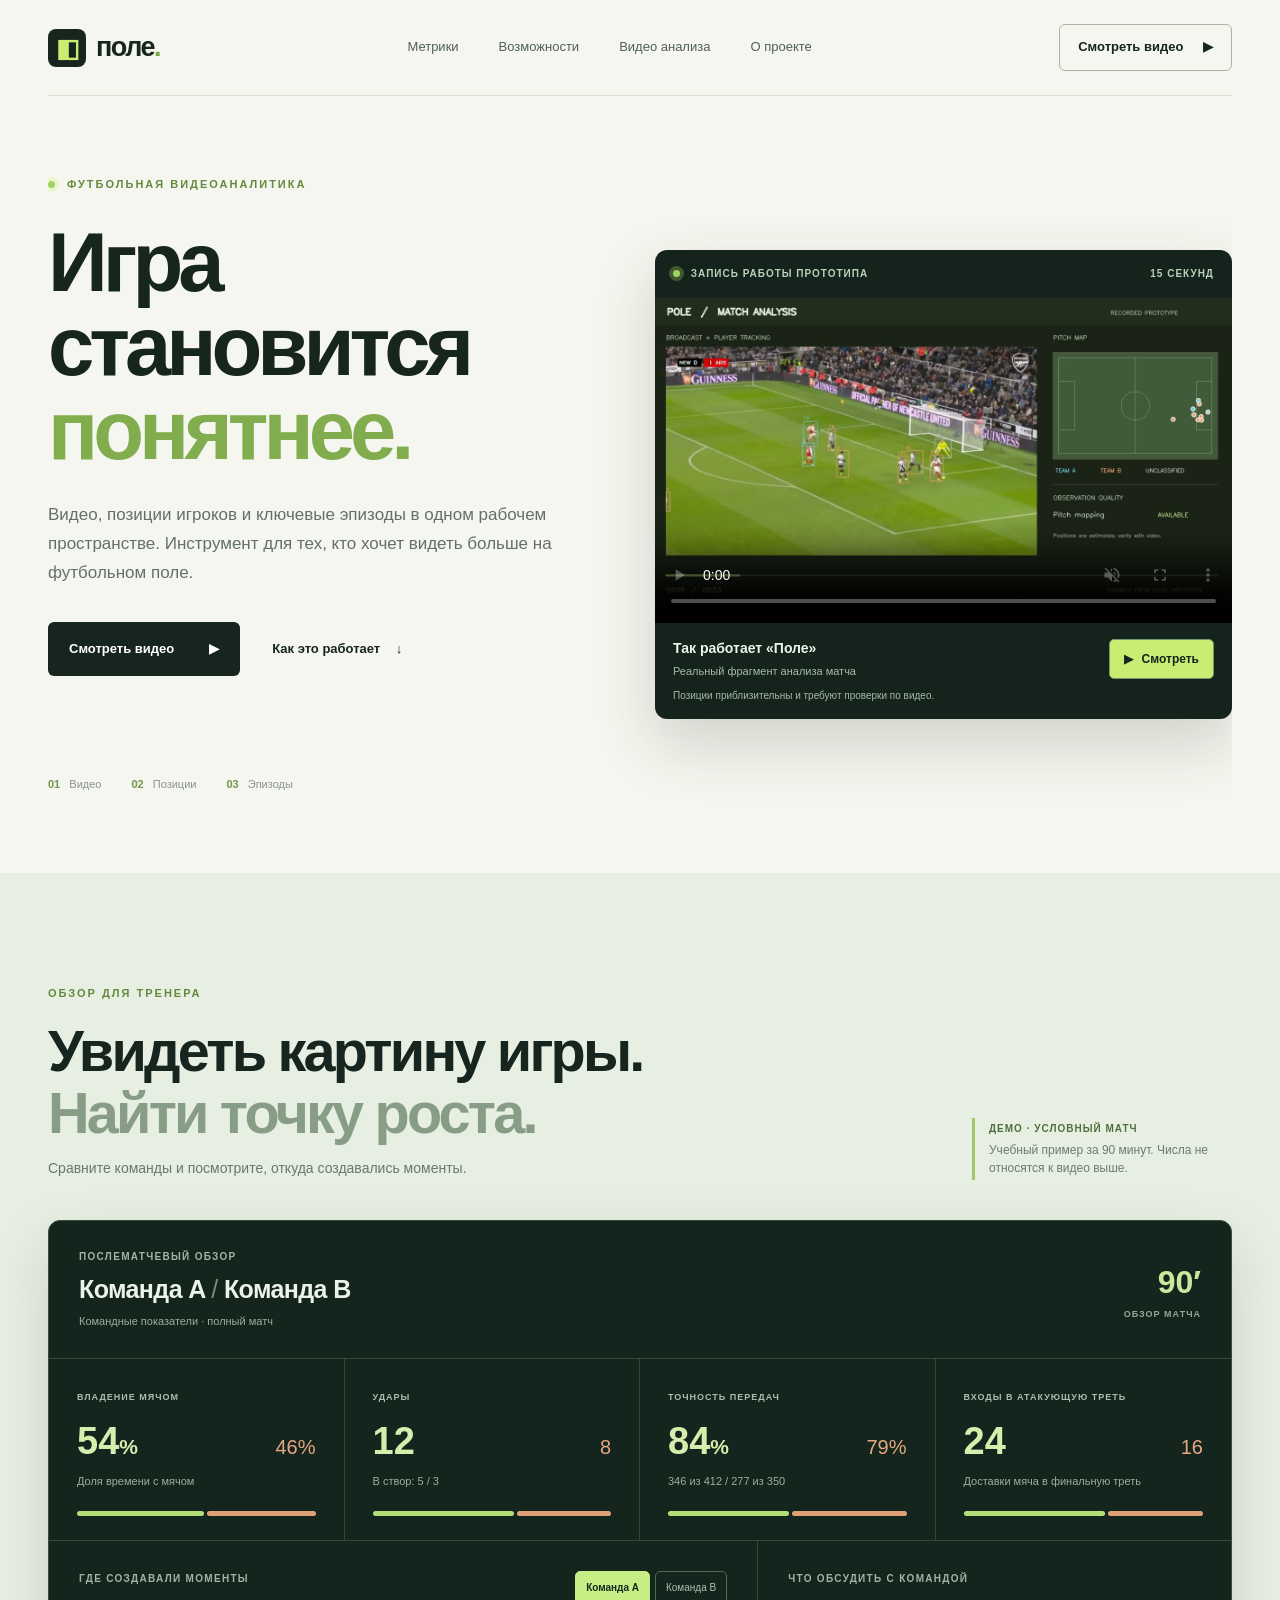
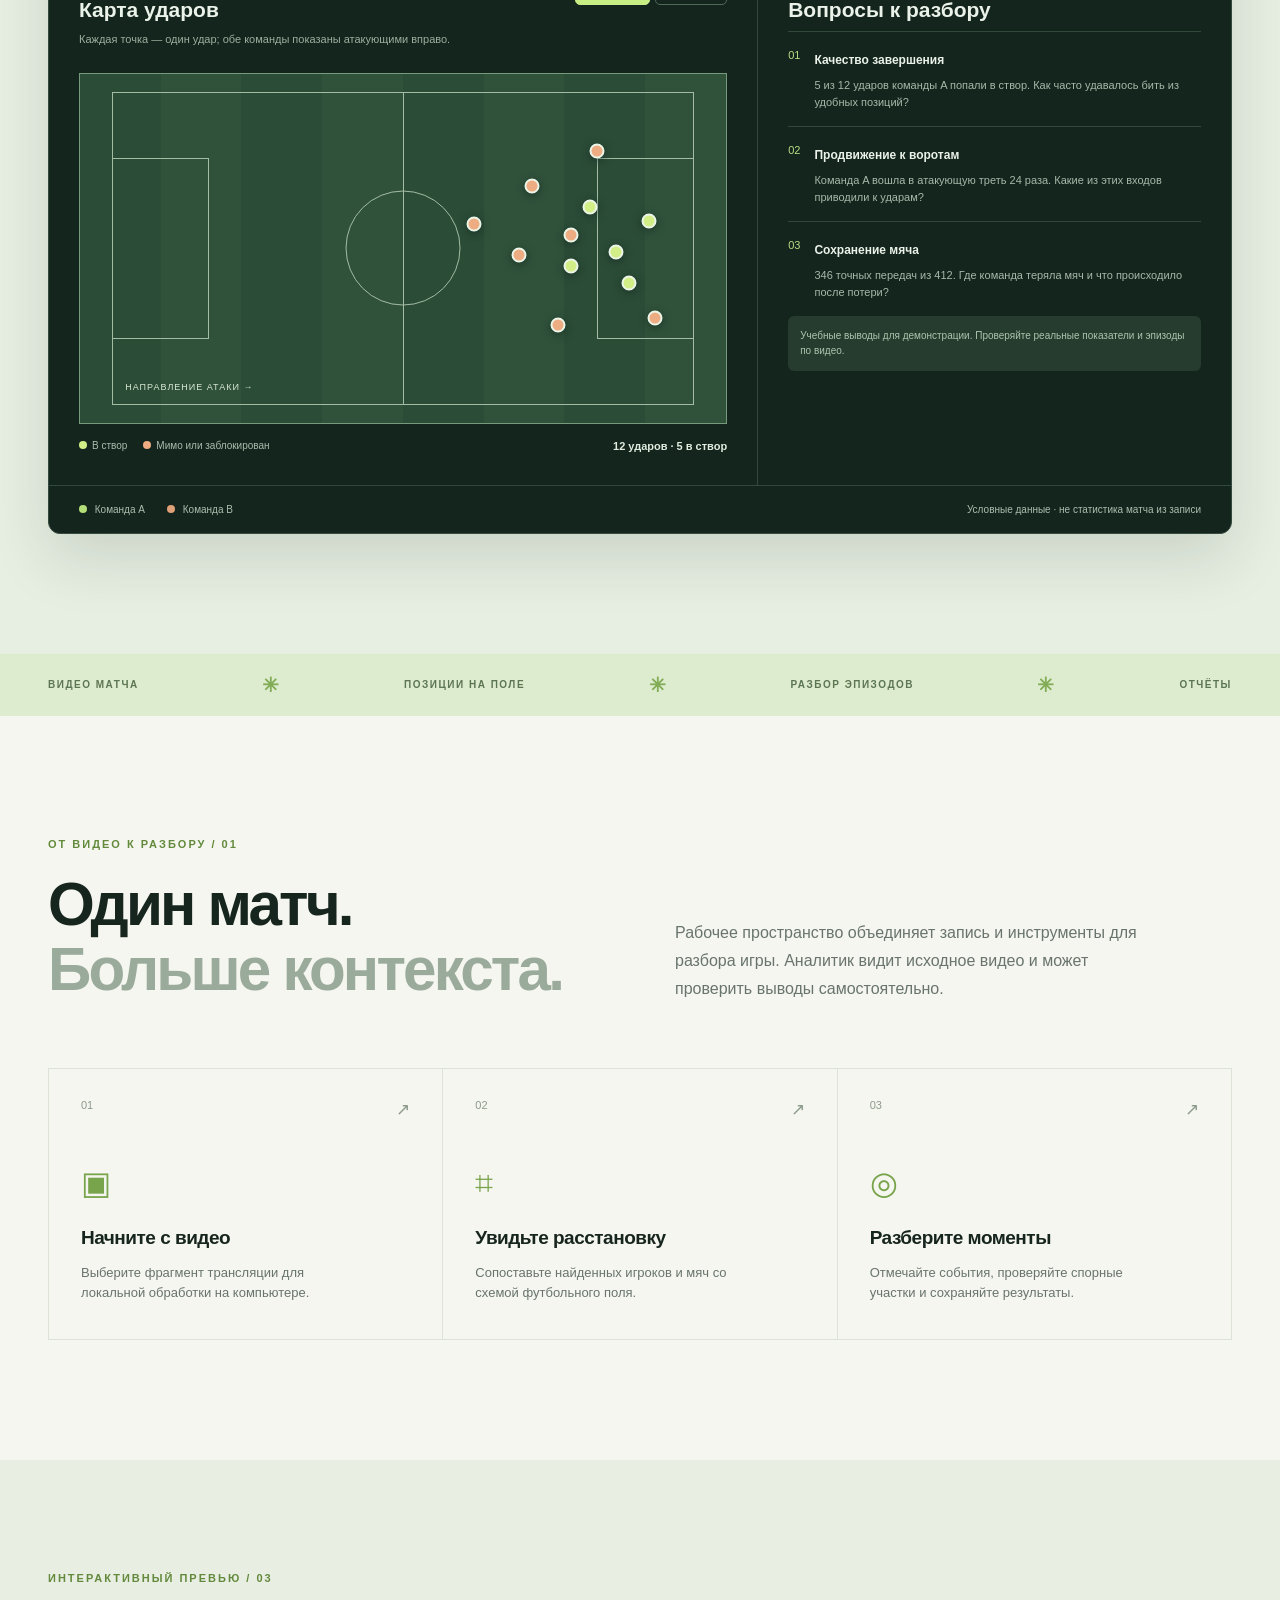
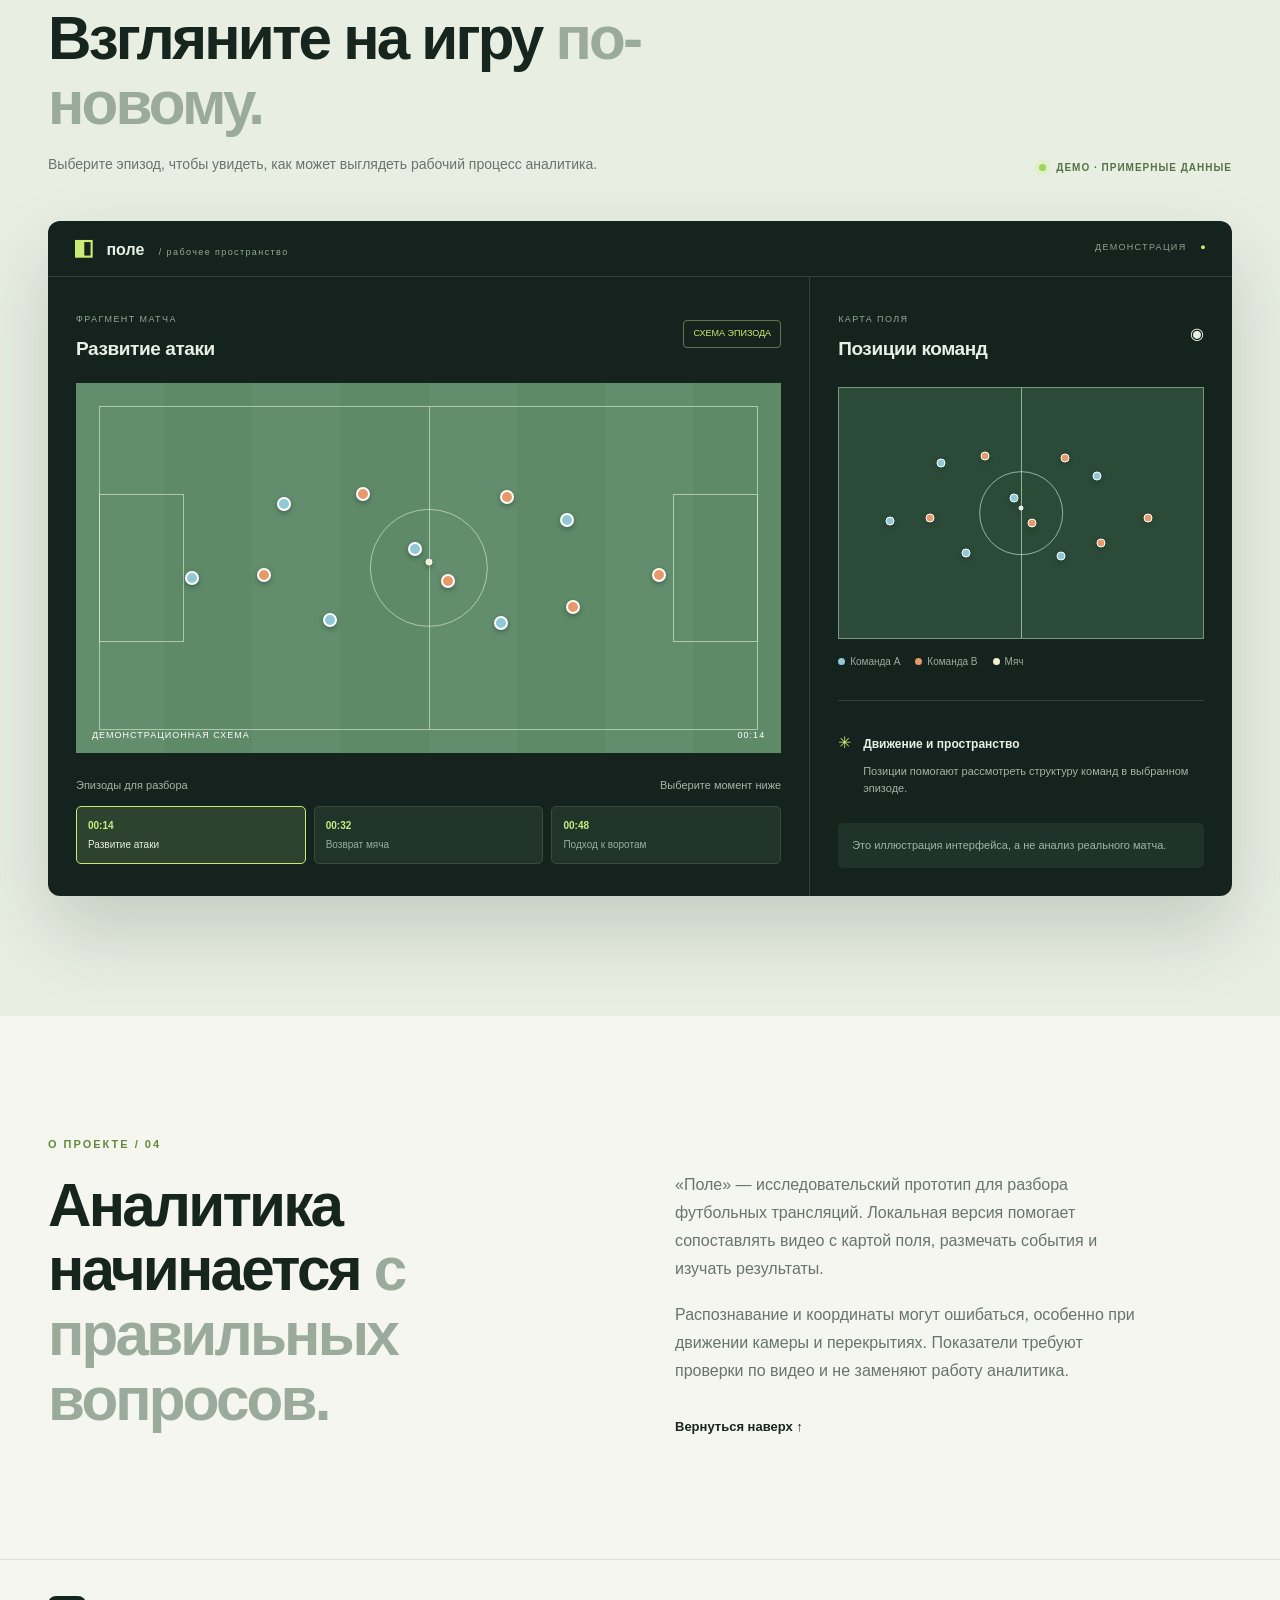
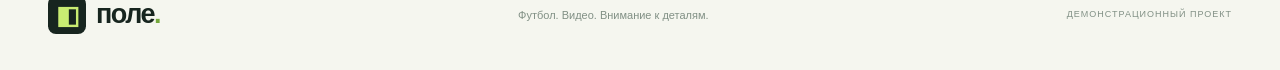
==== commit 7724353c: "Add illustrative coaching dashboard" ====
--- a/index.html
+++ b/index.html
@@ -4,12 +4,17 @@
   <meta charset="utf-8"><meta name="viewport" content="width=device-width,initial-scale=1">
   <meta name="description" content="Поле — демонстрация интерфейса для анализа футбольного видео.">
   <meta name="theme-color" content="#101a18"><title>Поле — футбольная видеоаналитика</title>
-  <link rel="icon" href="favicon.svg" type="image/svg+xml"><link rel="stylesheet" href="style.css?v=3"><script defer src="app.js?v=3"></script>
+  <link rel="icon" href="favicon.svg" type="image/svg+xml"><link rel="stylesheet" href="style.css?v=4"><script defer src="app.js?v=4"></script>
 </head>
 <body>
-<header class="topbar wrap"><a class="brand" href="#top" aria-label="Поле, на главную"><span class="brand-mark">◧</span><span>поле<span class="brand-dot">.</span></span></a><nav aria-label="Навигация"><a href="#workflow">Возможности</a><a href="#analysis">Видео анализа</a><a href="#about">О проекте</a></nav><a class="nav-cta" href="#analysis">Смотреть видео <span>▶</span></a></header>
+<header class="topbar wrap"><a class="brand" href="#top" aria-label="Поле, на главную"><span class="brand-mark">◧</span><span>поле<span class="brand-dot">.</span></span></a><nav aria-label="Навигация"><a href="#coach-report">Метрики</a><a href="#workflow">Возможности</a><a href="#analysis">Видео анализа</a><a href="#about">О проекте</a></nav><a class="nav-cta" href="#analysis">Смотреть видео <span>▶</span></a></header>
 <main id="top">
 <section class="hero wrap"><div class="hero-copy"><div class="eyebrow"><span class="live-dot"></span> ФУТБОЛЬНАЯ ВИДЕОАНАЛИТИКА</div><h1>Игра становится <em>понятнее.</em></h1><p>Видео, позиции игроков и ключевые эпизоды в одном рабочем пространстве. Инструмент для тех, кто хочет видеть больше на футбольном поле.</p><div class="hero-actions"><a class="button primary" href="#analysis">Смотреть видео <span>▶</span></a><a class="text-link" href="#workflow">Как это работает <span>↓</span></a></div><div class="hero-foot"><span><b>01</b> Видео</span><span><b>02</b> Позиции</span><span><b>03</b> Эпизоды</span></div></div><div class="hero-video" id="analysis"><div class="hero-video-heading"><span><i class="live-dot"></i> ЗАПИСЬ РАБОТЫ ПРОТОТИПА</span><span>15 СЕКУНД</span></div><video class="record-video" controls autoplay muted loop playsinline preload="metadata" poster="assets/analysis-poster.jpg" aria-label="Видео анализа футбольного матча"><source src="assets/analysis-demo.mp4" type="video/mp4">Ваш браузер не поддерживает видео.</video><div class="hero-video-footer"><div><strong>Так работает «Поле»</strong><span>Реальный фрагмент анализа матча</span></div><button type="button" class="video-toggle" aria-label="Остановить видео">❚❚ <span>Пауза</span></button></div><p class="hero-video-note">Позиции приблизительны и требуют проверки по видео.</p></div></section>
+<section class="coach-section" id="coach-report"><div class="wrap"><div class="coach-intro"><div><div class="eyebrow">ОБЗОР ДЛЯ ТРЕНЕРА</div><h2>Увидеть картину игры.<br><span>Найти точку роста.</span></h2><p>Сравните команды и посмотрите, откуда создавались моменты.</p></div><div class="example-label"><strong>ДЕМО · УСЛОВНЫЙ МАТЧ</strong><span>Учебный пример за 90 минут. Числа не относятся к видео выше.</span></div></div>
+<div class="coach-dashboard"><div class="coach-header"><div><div class="coach-kicker">ПОСЛЕМАТЧЕВЫЙ ОБЗОР</div><h3>Команда A <span> / </span> Команда B</h3><p>Командные показатели · полный матч</p></div><div class="coach-head-mark">90′ <span>ОБЗОР МАТЧА</span></div></div>
+<div class="coach-stats"><article><span>ВЛАДЕНИЕ МЯЧОМ</span><div><strong>54<small>%</small></strong><em>46%</em></div><p>Доля времени с мячом</p><div class="metric-track"><i style="width:54%"></i><b style="width:46%"></b></div></article><article><span>УДАРЫ</span><div><strong>12</strong><em>8</em></div><p>В створ: 5 / 3</p><div class="mini-bars"><i style="width:60%"></i><b style="width:40%"></b></div></article><article><span>ТОЧНОСТЬ ПЕРЕДАЧ</span><div><strong>84<small>%</small></strong><em>79%</em></div><p>346 из 412 / 277 из 350</p><div class="mini-bars"><i style="width:51.5%"></i><b style="width:48.5%"></b></div></article><article><span>ВХОДЫ В АТАКУЮЩУЮ ТРЕТЬ</span><div><strong>24</strong><em>16</em></div><p>Доставки мяча в финальную треть</p><div class="mini-bars"><i style="width:60%"></i><b style="width:40%"></b></div></article></div>
+<div class="coach-body"><article class="shot-card"><div class="chart-heading"><div><div class="coach-kicker">ГДЕ СОЗДАВАЛИ МОМЕНТЫ</div><h3>Карта ударов</h3><p>Каждая точка — один удар; обе команды показаны атакующими вправо.</p></div><div class="shot-filters" role="group" aria-label="Выбор команды для карты ударов"><button type="button" data-team="a" class="active" aria-pressed="true">Команда A</button><button type="button" data-team="b" aria-pressed="false">Команда B</button></div></div><div class="shot-pitch" role="img" id="shotPitch" aria-label="Карта ударов команды A: 12 ударов, 5 в створ"><div class="shot-mid"></div><div class="shot-circle"></div><div class="shot-box shot-box-left"></div><div class="shot-box shot-box-right"></div><div id="shotDots"></div><span class="shot-arrow">НАПРАВЛЕНИЕ АТАКИ →</span></div><div class="shot-legend"><span><i class="on-target"></i>В створ</span><span><i class="off-target"></i>Мимо или заблокирован</span><strong id="shotSummary">12 ударов · 5 в створ</strong></div></article>
+<aside class="coach-insights"><div class="coach-kicker">ЧТО ОБСУДИТЬ С КОМАНДОЙ</div><h3>Вопросы к разбору</h3><div class="insight-row"><span>01</span><div><strong>Качество завершения</strong><p>5 из 12 ударов команды A попали в створ. Как часто удавалось бить из удобных позиций?</p></div></div><div class="insight-row"><span>02</span><div><strong>Продвижение к воротам</strong><p>Команда A вошла в атакующую треть 24 раза. Какие из этих входов приводили к ударам?</p></div></div><div class="insight-row"><span>03</span><div><strong>Сохранение мяча</strong><p>346 точных передач из 412. Где команда теряла мяч и что происходило после потери?</p></div></div><div class="coach-notice">Учебные выводы для демонстрации. Проверяйте реальные показатели и эпизоды по видео.</div></aside></div><div class="coach-footer"><span><i class="legend-a"></i> Команда A</span><span><i class="legend-b"></i> Команда B</span><span>Условные данные · не статистика матча из записи</span></div></div></div></section>
 <section class="ticker" aria-label="Основные возможности"><div class="wrap"><span>ВИДЕО МАТЧА</span><i>✳</i><span>ПОЗИЦИИ НА ПОЛЕ</span><i>✳</i><span>РАЗБОР ЭПИЗОДОВ</span><i>✳</i><span>ОТЧЁТЫ</span></div></section>
 <section class="section wrap" id="workflow"><div class="section-head"><div><div class="eyebrow">ОТ ВИДЕО К РАЗБОРУ / 01</div><h2>Один матч.<br><span>Больше контекста.</span></h2></div><p>Рабочее пространство объединяет запись и инструменты для разбора игры. Аналитик видит исходное видео и может проверить выводы самостоятельно.</p></div><div class="features"><article><div class="feature-number">01 <span>↗</span></div><div class="feature-icon">▣</div><h3>Начните с видео</h3><p>Выберите фрагмент трансляции для локальной обработки на компьютере.</p></article><article><div class="feature-number">02 <span>↗</span></div><div class="feature-icon">⌗</div><h3>Увидьте расстановку</h3><p>Сопоставьте найденных игроков и мяч со схемой футбольного поля.</p></article><article><div class="feature-number">03 <span>↗</span></div><div class="feature-icon">◎</div><h3>Разберите моменты</h3><p>Отмечайте события, проверяйте спорные участки и сохраняйте результаты.</p></article></div></section>
 <section class="demo-section" id="demo"><div class="wrap"><div class="demo-head"><div><div class="eyebrow">ИНТЕРАКТИВНЫЙ ПРЕВЬЮ / 03</div><h2>Взгляните на игру <span>по-новому.</span></h2><p>Выберите эпизод, чтобы увидеть, как может выглядеть рабочий процесс аналитика.</p></div><span class="demo-badge"><span class="live-dot"></span> ДЕМО · ПРИМЕРНЫЕ ДАННЫЕ</span></div>
--- a/style.css
+++ b/style.css
@@ -4,3 +4,4 @@
 .record-section{padding:110px 0;background:#16271f;color:#edf5e8}.record-heading{display:grid;grid-template-columns:1fr 1fr;gap:70px;align-items:end;margin-bottom:38px}.record-heading .eyebrow{color:#b8e778}.record-heading h2{font-size:clamp(40px,4.7vw,64px);letter-spacing:-2.8px;line-height:1.08;margin-top:20px;font-weight:650}.record-heading h2 span{color:#a4c99d}.record-heading p{max-width:440px;color:#b0c4b4;line-height:1.75;font-size:14px}.record-shell{border:1px solid #425b49;border-radius:10px;overflow:hidden;background:#101c17;box-shadow:0 24px 65px #09130d66}.record-bar{height:52px;padding:0 20px;display:flex;align-items:center;justify-content:space-between;color:#afc4b0;font-size:10px;letter-spacing:1.2px;font-weight:700}.record-video{display:block;width:100%;aspect-ratio:16/9;background:#0b1610}.record-caption{display:flex;justify-content:space-between;gap:20px;margin-top:16px;color:#a3b5a6;font-size:11px}.art-pitch .dot:not(.ball){animation:drift 4s ease-in-out infinite alternate}.art-pitch .dot:nth-of-type(even){animation-duration:5.2s;animation-direction:alternate-reverse}.art-pitch .dot.ball{animation:ball-drift 5s ease-in-out infinite alternate}@keyframes drift{to{translate:12px -16px}}@keyframes ball-drift{to{translate:38px 30px}}@media(max-width:700px){.record-section{padding:75px 0}.record-heading{grid-template-columns:1fr;gap:18px}.record-heading h2{font-size:39px;letter-spacing:-2px}.record-caption{flex-direction:column;gap:4px}.record-bar{font-size:9px}}@media(prefers-reduced-motion:reduce){.art-pitch .dot{animation:none!important}}
 
 .hero-video{min-width:0;background:#14231c;border-radius:12px;color:#edf5e8;overflow:hidden;box-shadow:0 24px 60px #243a2d30}.hero-video-heading{height:48px;display:flex;align-items:center;justify-content:space-between;gap:12px;padding:0 18px;color:#b9d3b9;font-size:10px;letter-spacing:1px;font-weight:700}.hero-video .record-video{width:100%;aspect-ratio:16/9;display:block}.hero-video-footer{display:flex;justify-content:space-between;align-items:center;gap:12px;padding:16px 18px 8px}.hero-video-footer strong,.hero-video-footer span{display:block}.hero-video-footer strong{font-size:14px}.hero-video-footer div span{color:#a5bca9;font-size:11px;margin-top:3px}.video-toggle{border:1px solid #73966b;background:#c9ed72;color:#17251f;border-radius:5px;padding:10px 14px;font-size:12px;font-weight:700;cursor:pointer;white-space:nowrap}.video-toggle span{display:inline;margin-left:5px}.hero-video-note{margin:0;padding:0 18px 16px;color:#a5bca9;font-size:10px}.hero-video:target{outline:3px solid #9fce66;outline-offset:4px}@media(max-width:900px){.hero-video{margin:25px 0 55px}}@media(max-width:600px){.hero-copy{padding-top:32px}.hero h1{font-size:42px;line-height:1.04;margin:18px 0}.hero-copy>p{font-size:14px;line-height:1.5}.hero-actions{margin-top:20px;flex-direction:row;align-items:center;gap:16px;flex-wrap:wrap}.hero-actions .button{padding:12px 14px;gap:14px}.hero-foot{display:none}.hero-video{margin:25px 0 38px}.hero-video-heading{font-size:9px;height:40px}.hero-video-footer{padding-top:12px}}
+.coach-section{background:#e7eee2;padding:112px 0 120px}.coach-intro{display:flex;justify-content:space-between;align-items:end;gap:40px;margin-bottom:40px}.coach-intro h2{font-size:clamp(40px,4.5vw,62px);line-height:1.08;letter-spacing:-2.8px;margin:18px 0 14px;font-weight:650}.coach-intro h2 span{color:#879d85}.coach-intro p{font-size:14px;color:#68796d}.example-label{max-width:260px;border-left:3px solid #a4c66b;padding:3px 0 3px 14px}.example-label strong,.example-label span{display:block}.example-label strong{font-size:10px;letter-spacing:1px;color:#4e703b}.example-label span{font-size:12px;line-height:1.5;color:#6c7c6d;margin-top:5px}.coach-dashboard{background:#14251d;border:1px solid #344b3d;border-radius:12px;color:#eaf2e9;overflow:hidden;box-shadow:0 25px 60px #223b2b24}.coach-header{display:flex;justify-content:space-between;align-items:center;padding:28px 30px;border-bottom:1px solid #31483a}.coach-kicker{color:#9eb8a4;font-size:10px;letter-spacing:1.3px;font-weight:700}.coach-header h3{font-size:25px;letter-spacing:-.6px;margin:5px 0}.coach-header h3 span{color:#759179;font-weight:400}.coach-header p{font-size:11px;color:#9caf9f}.coach-head-mark{font-size:32px;font-weight:600;color:#c8e99d;text-align:right}.coach-head-mark span{display:block;font-size:9px;letter-spacing:1px;color:#91aa96}.coach-stats{display:grid;grid-template-columns:repeat(4,minmax(0,1fr));border-bottom:1px solid #31483a}.coach-stats article{padding:24px 28px;border-right:1px solid #31483a}.coach-stats article:last-child{border-right:0}.coach-stats article>span{color:#a9bead;font-size:9px;letter-spacing:1px;font-weight:700}.coach-stats article>div:first-of-type{display:flex;justify-content:space-between;align-items:baseline;gap:8px;margin-top:14px}.coach-stats strong{font-size:38px;font-weight:600;line-height:1;color:#d5eead;font-variant-numeric:tabular-nums}.coach-stats strong small{font-size:21px}.coach-stats em{font-size:20px;color:#e4a780;font-style:normal;font-variant-numeric:tabular-nums}.coach-stats p{font-size:11px;color:#9caf9f;margin-top:10px;min-height:20px}.metric-track,.mini-bars{display:flex;gap:3px;height:5px;margin-top:18px}.metric-track i,.mini-bars i{background:#b4df78;border-radius:4px}.metric-track b,.mini-bars b{background:#e0a178;border-radius:4px}.coach-body{display:grid;grid-template-columns:minmax(0,1.5fr) minmax(290px,1fr)}.shot-card{padding:30px;border-right:1px solid #31483a}.chart-heading{display:flex;justify-content:space-between;align-items:start;gap:20px}.chart-heading h3,.coach-insights h3{font-size:21px;margin:7px 0 5px}.chart-heading p{color:#9caf9f;font-size:11px}.shot-filters{display:flex;gap:5px;flex-shrink:0}.shot-filters button{font:inherit;font-size:10px;border:1px solid #506a57;color:#acbfb0;background:transparent;padding:8px 10px;border-radius:5px;cursor:pointer}.shot-filters button.active{background:#c7ed85;color:#17291d;border-color:#c7ed85;font-weight:700}.shot-pitch{position:relative;aspect-ratio:1.85;background:repeating-linear-gradient(90deg,#2b4c37 0 12.5%,#30523b 12.5% 25%);border:1px solid #779a7d;margin-top:25px;overflow:hidden}.shot-pitch:before{content:"";position:absolute;inset:5%;border:1px solid #a4bca4}.shot-mid{position:absolute;left:50%;top:5%;height:90%;border-left:1px solid #a4bca4}.shot-circle{position:absolute;left:50%;top:50%;height:33%;aspect-ratio:1;transform:translate(-50%,-50%);border:1px solid #a4bca4;border-radius:50%}.shot-box{position:absolute;top:24%;width:15%;height:52%;border:1px solid #a4bca4}.shot-box-left{left:5%}.shot-box-right{right:5%}.shot-dot{position:absolute;transform:translate(-50%,-50%);width:15px;height:15px;border-radius:50%;border:2px solid #ebf5e8;box-shadow:0 2px 8px #0f231b99}.shot-dot.on-target,.shot-legend .on-target{background:#d2ef87}.shot-dot.off-target,.shot-legend .off-target{background:#edac82}.shot-arrow{position:absolute;left:7%;bottom:8%;color:#d9e8d3;font-size:9px;letter-spacing:1px}.shot-legend{display:flex;align-items:center;flex-wrap:wrap;gap:16px;color:#aabcae;font-size:10px;margin-top:14px}.shot-legend i,.coach-footer i{display:inline-block;width:8px;height:8px;border-radius:50%;margin-right:5px}.shot-legend strong{margin-left:auto;color:#e1ecdf;font-size:11px}.coach-insights{padding:30px}.insight-row{display:flex;gap:14px;border-top:1px solid #31483a;padding:15px 0}.insight-row:first-of-type{margin-top:20px}.insight-row>span{color:#b9dd85;font-size:11px}.insight-row strong{font-size:12px}.insight-row p{font-size:11px;line-height:1.55;color:#a7b9aa;margin-top:5px}.coach-notice{font-size:10px;color:#aec3af;line-height:1.55;background:#263c2e;border-radius:6px;padding:12px}.coach-footer{border-top:1px solid #31483a;display:flex;gap:22px;padding:16px 30px;color:#acbeb0;font-size:10px}.coach-footer .legend-a{background:#b4df78}.coach-footer .legend-b{background:#e0a178}.coach-footer span:last-child{margin-left:auto}@media(max-width:900px){.coach-intro{align-items:start;flex-direction:column}.coach-stats{grid-template-columns:repeat(2,minmax(0,1fr))}.coach-stats article:nth-child(2){border-right:0}.coach-stats article:nth-child(-n+2){border-bottom:1px solid #31483a}.coach-body{grid-template-columns:1fr}.shot-card{border-right:0;border-bottom:1px solid #31483a}}@media(max-width:600px){.coach-section{padding:75px 0}.coach-intro h2{font-size:38px;letter-spacing:-2px}.coach-header,.shot-card,.coach-insights{padding:20px}.coach-header h3{font-size:19px}.coach-head-mark{font-size:24px}.coach-stats article{padding:18px}.coach-stats strong{font-size:30px}.coach-stats em{font-size:17px}.coach-stats article>span{font-size:8px}.chart-heading{flex-direction:column}.shot-pitch{aspect-ratio:1.5}.shot-dot{width:11px;height:11px}.coach-footer{padding:16px 20px;flex-wrap:wrap;gap:10px}.coach-footer span:last-child{width:100%;margin-left:0}.shot-legend strong{width:100%;margin-left:0}}
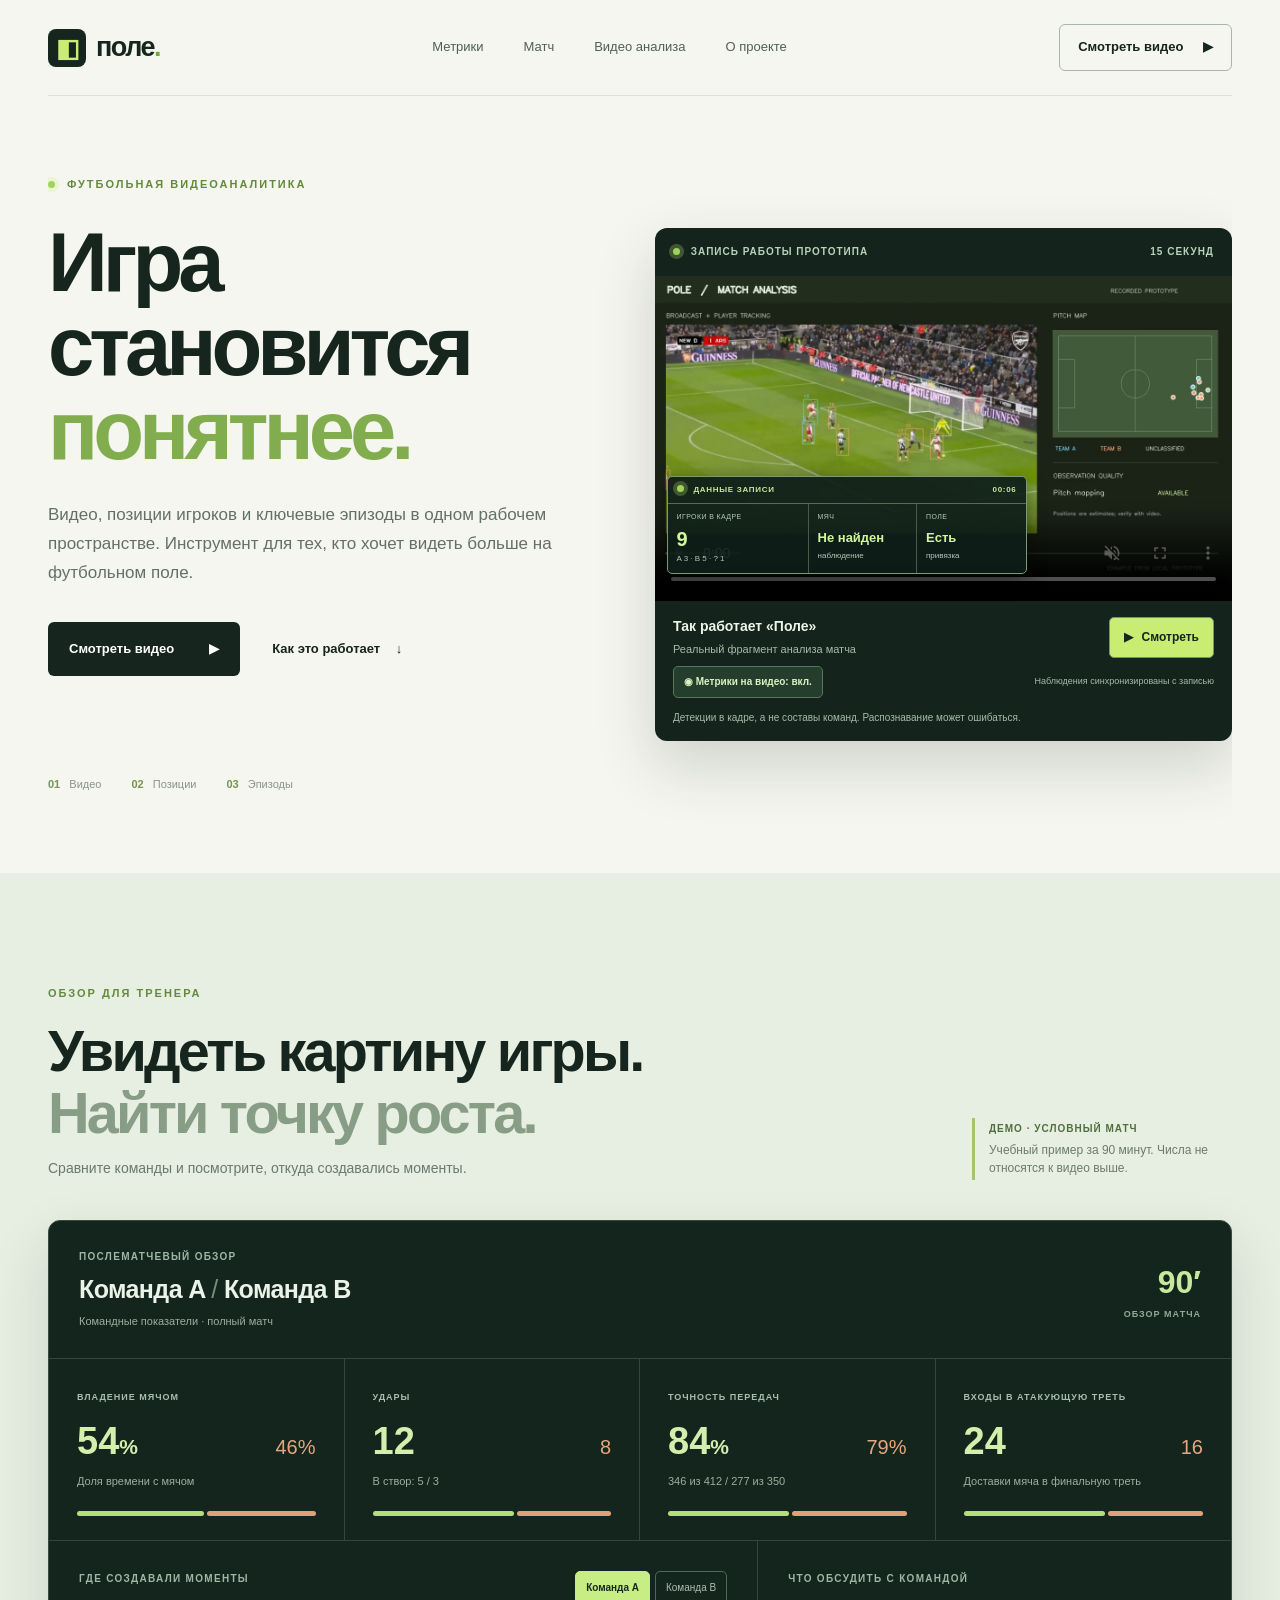
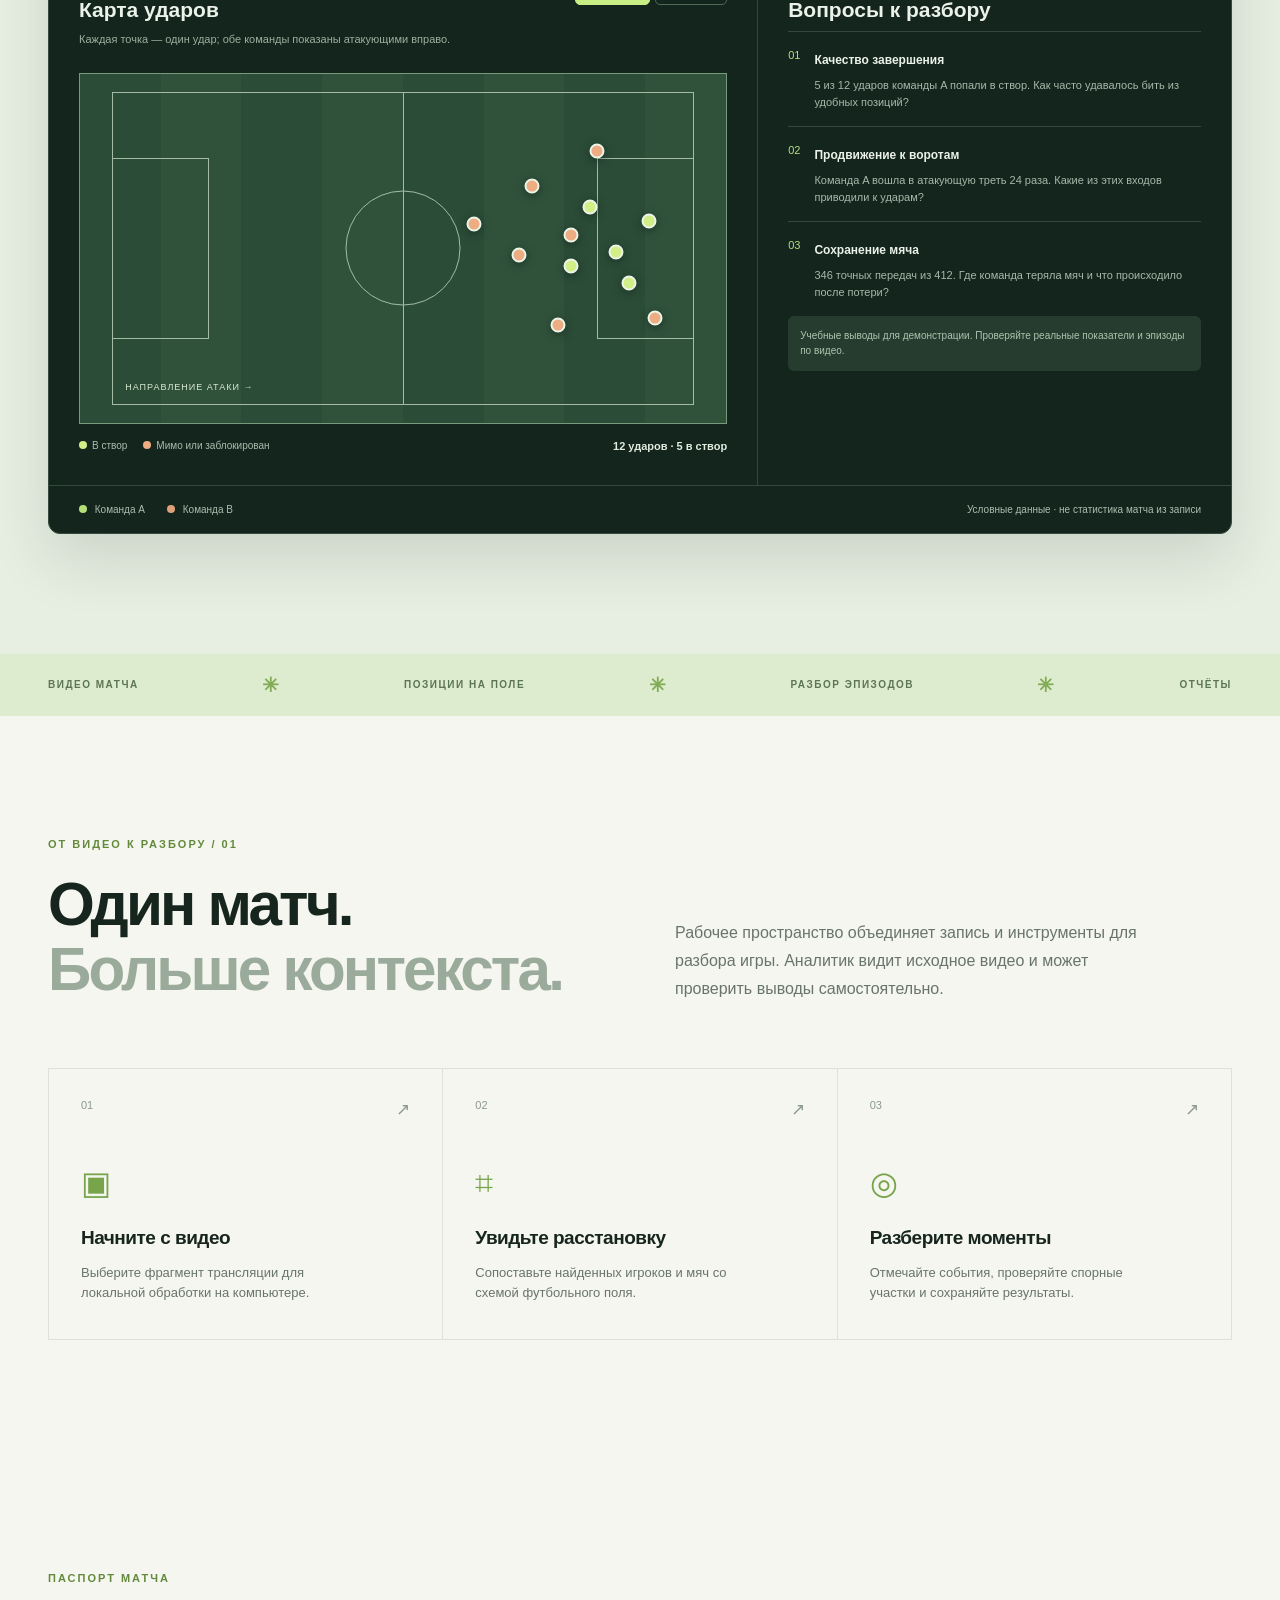
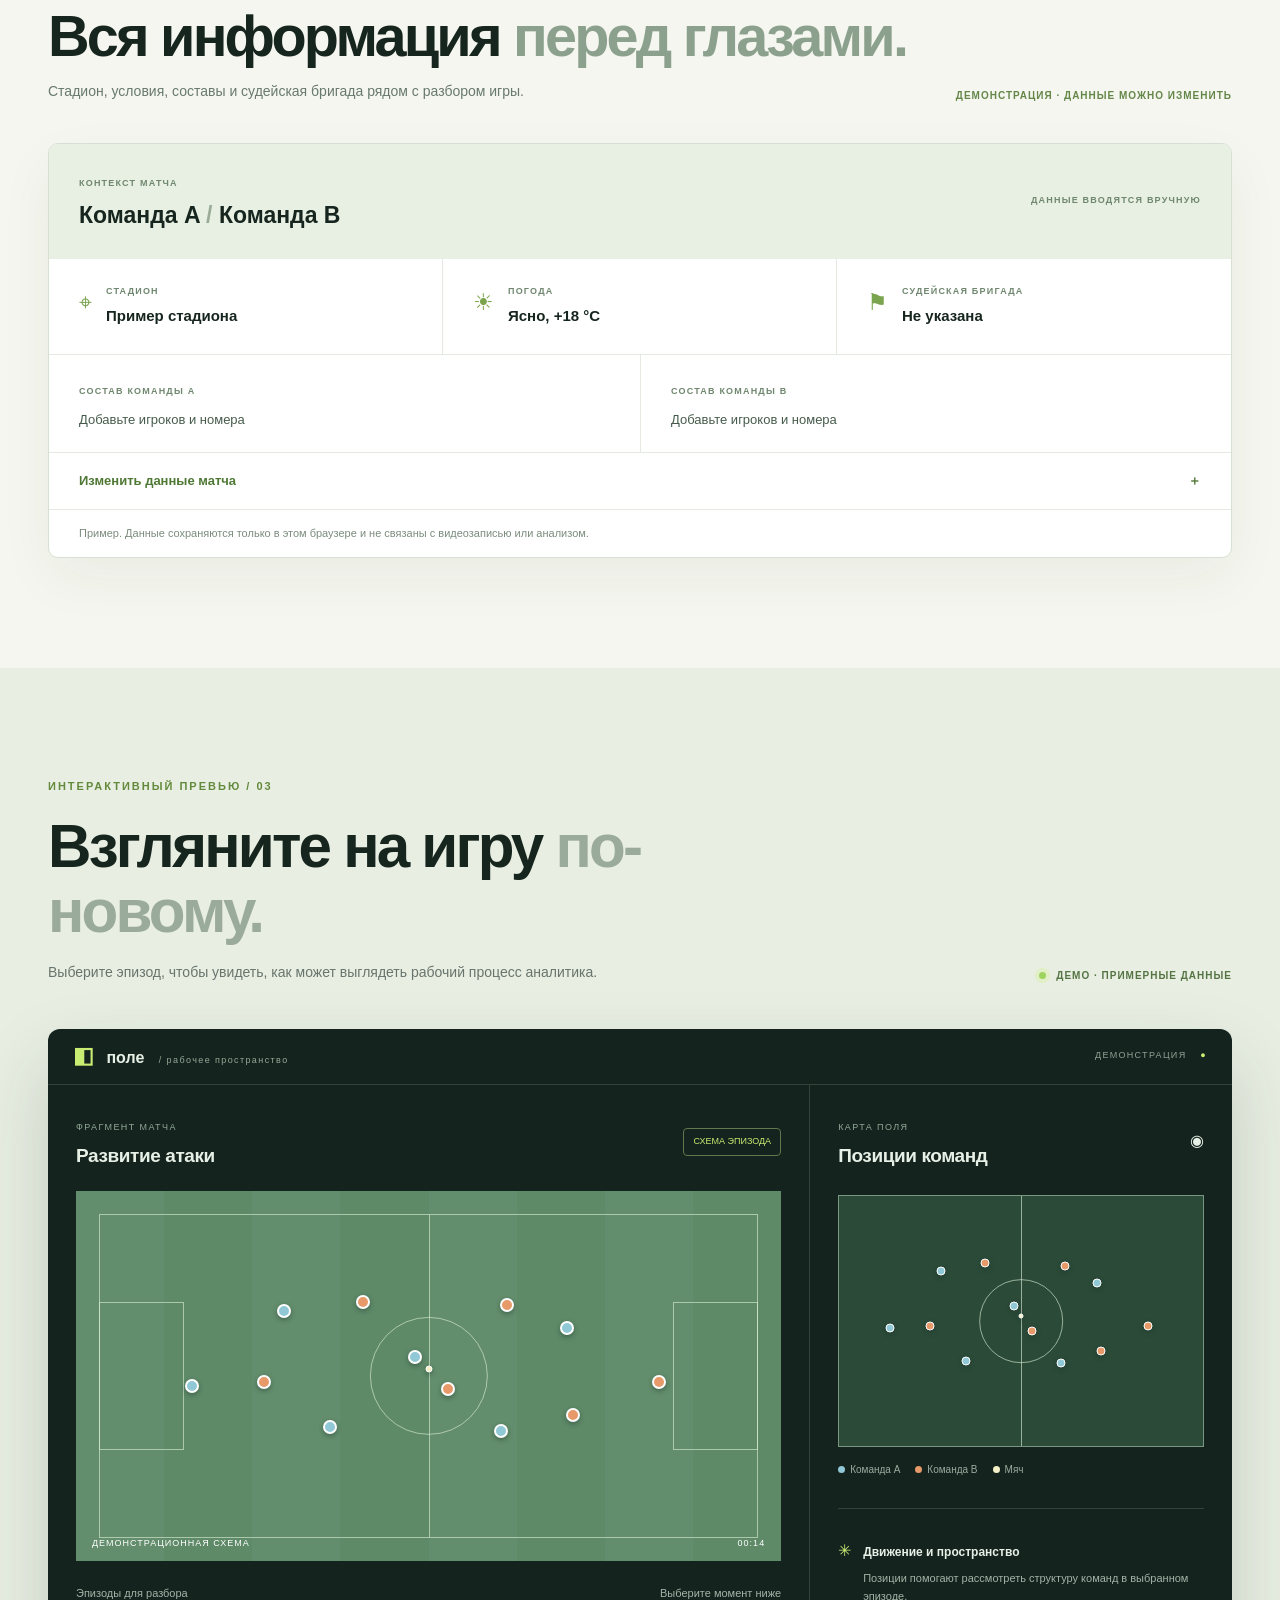
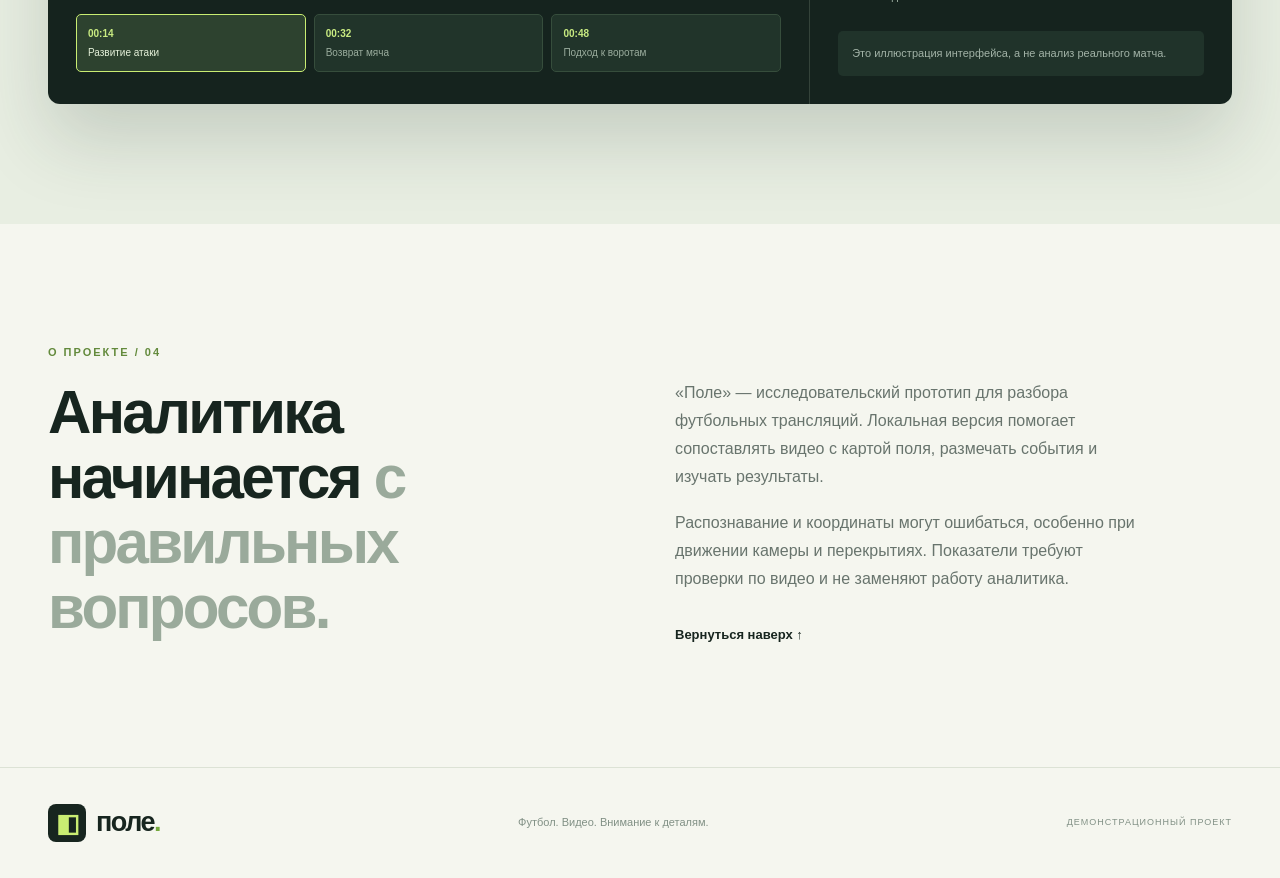
==== commit 80e0400b: "Add broadcast observations and match context" ====
--- a/index.html
+++ b/index.html
@@ -4,12 +4,12 @@
   <meta charset="utf-8"><meta name="viewport" content="width=device-width,initial-scale=1">
   <meta name="description" content="Поле — демонстрация интерфейса для анализа футбольного видео.">
   <meta name="theme-color" content="#101a18"><title>Поле — футбольная видеоаналитика</title>
-  <link rel="icon" href="favicon.svg" type="image/svg+xml"><link rel="stylesheet" href="style.css?v=4"><script defer src="app.js?v=4"></script>
+  <link rel="icon" href="favicon.svg" type="image/svg+xml"><link rel="stylesheet" href="style.css?v=6"><script defer src="app.js?v=6"></script>
 </head>
 <body>
-<header class="topbar wrap"><a class="brand" href="#top" aria-label="Поле, на главную"><span class="brand-mark">◧</span><span>поле<span class="brand-dot">.</span></span></a><nav aria-label="Навигация"><a href="#coach-report">Метрики</a><a href="#workflow">Возможности</a><a href="#analysis">Видео анализа</a><a href="#about">О проекте</a></nav><a class="nav-cta" href="#analysis">Смотреть видео <span>▶</span></a></header>
+<header class="topbar wrap"><a class="brand" href="#top" aria-label="Поле, на главную"><span class="brand-mark">◧</span><span>поле<span class="brand-dot">.</span></span></a><nav aria-label="Навигация"><a href="#coach-report">Метрики</a><a href="#match-context">Матч</a><a href="#analysis">Видео анализа</a><a href="#about">О проекте</a></nav><a class="nav-cta" href="#analysis">Смотреть видео <span>▶</span></a></header>
 <main id="top">
-<section class="hero wrap"><div class="hero-copy"><div class="eyebrow"><span class="live-dot"></span> ФУТБОЛЬНАЯ ВИДЕОАНАЛИТИКА</div><h1>Игра становится <em>понятнее.</em></h1><p>Видео, позиции игроков и ключевые эпизоды в одном рабочем пространстве. Инструмент для тех, кто хочет видеть больше на футбольном поле.</p><div class="hero-actions"><a class="button primary" href="#analysis">Смотреть видео <span>▶</span></a><a class="text-link" href="#workflow">Как это работает <span>↓</span></a></div><div class="hero-foot"><span><b>01</b> Видео</span><span><b>02</b> Позиции</span><span><b>03</b> Эпизоды</span></div></div><div class="hero-video" id="analysis"><div class="hero-video-heading"><span><i class="live-dot"></i> ЗАПИСЬ РАБОТЫ ПРОТОТИПА</span><span>15 СЕКУНД</span></div><video class="record-video" controls autoplay muted loop playsinline preload="metadata" poster="assets/analysis-poster.jpg" aria-label="Видео анализа футбольного матча"><source src="assets/analysis-demo.mp4" type="video/mp4">Ваш браузер не поддерживает видео.</video><div class="hero-video-footer"><div><strong>Так работает «Поле»</strong><span>Реальный фрагмент анализа матча</span></div><button type="button" class="video-toggle" aria-label="Остановить видео">❚❚ <span>Пауза</span></button></div><p class="hero-video-note">Позиции приблизительны и требуют проверки по видео.</p></div></section>
+<section class="hero wrap"><div class="hero-copy"><div class="eyebrow"><span class="live-dot"></span> ФУТБОЛЬНАЯ ВИДЕОАНАЛИТИКА</div><h1>Игра становится <em>понятнее.</em></h1><p>Видео, позиции игроков и ключевые эпизоды в одном рабочем пространстве. Инструмент для тех, кто хочет видеть больше на футбольном поле.</p><div class="hero-actions"><a class="button primary" href="#analysis">Смотреть видео <span>▶</span></a><a class="text-link" href="#workflow">Как это работает <span>↓</span></a></div><div class="hero-foot"><span><b>01</b> Видео</span><span><b>02</b> Позиции</span><span><b>03</b> Эпизоды</span></div></div><div class="hero-video" id="analysis"><div class="hero-video-heading"><span><i class="live-dot"></i> ЗАПИСЬ РАБОТЫ ПРОТОТИПА</span><span>15 СЕКУНД</span></div><div class="broadcast-stage"><video class="record-video" controls autoplay muted loop playsinline preload="metadata" poster="assets/analysis-poster.jpg" aria-label="Видео анализа футбольного матча"><source src="assets/analysis-demo.mp4" type="video/mp4">Ваш браузер не поддерживает видео.</video><div class="broadcast-overlay" id="broadcastOverlay" hidden><div class="broadcast-title"><span><i class="live-dot"></i> ДАННЫЕ ЗАПИСИ</span><span id="overlayTime">00:06</span></div><div class="broadcast-values"><div><span>ИГРОКИ В КАДРЕ</span><strong id="observedPlayers">—</strong><small id="observedTeams">A — · B — · ? —</small></div><div><span>МЯЧ</span><strong class="broadcast-status" id="observedBall">—</strong><small>наблюдение</small></div><div><span>ПОЛЕ</span><strong class="broadcast-status" id="observedField">—</strong><small>привязка</small></div></div></div></div><div class="hero-video-footer"><div><strong>Так работает «Поле»</strong><span>Реальный фрагмент анализа матча</span></div><button type="button" class="video-toggle" aria-label="Остановить видео">❚❚ <span>Пауза</span></button></div><div class="broadcast-controls"><button type="button" id="overlayToggle" aria-pressed="true">◉ Метрики на видео: вкл.</button><span id="overlayMessage">Наблюдения синхронизированы с записью</span></div><p class="hero-video-note">Детекции в кадре, а не составы команд. Распознавание может ошибаться.</p></div></section>
 <section class="coach-section" id="coach-report"><div class="wrap"><div class="coach-intro"><div><div class="eyebrow">ОБЗОР ДЛЯ ТРЕНЕРА</div><h2>Увидеть картину игры.<br><span>Найти точку роста.</span></h2><p>Сравните команды и посмотрите, откуда создавались моменты.</p></div><div class="example-label"><strong>ДЕМО · УСЛОВНЫЙ МАТЧ</strong><span>Учебный пример за 90 минут. Числа не относятся к видео выше.</span></div></div>
 <div class="coach-dashboard"><div class="coach-header"><div><div class="coach-kicker">ПОСЛЕМАТЧЕВЫЙ ОБЗОР</div><h3>Команда A <span> / </span> Команда B</h3><p>Командные показатели · полный матч</p></div><div class="coach-head-mark">90′ <span>ОБЗОР МАТЧА</span></div></div>
 <div class="coach-stats"><article><span>ВЛАДЕНИЕ МЯЧОМ</span><div><strong>54<small>%</small></strong><em>46%</em></div><p>Доля времени с мячом</p><div class="metric-track"><i style="width:54%"></i><b style="width:46%"></b></div></article><article><span>УДАРЫ</span><div><strong>12</strong><em>8</em></div><p>В створ: 5 / 3</p><div class="mini-bars"><i style="width:60%"></i><b style="width:40%"></b></div></article><article><span>ТОЧНОСТЬ ПЕРЕДАЧ</span><div><strong>84<small>%</small></strong><em>79%</em></div><p>346 из 412 / 277 из 350</p><div class="mini-bars"><i style="width:51.5%"></i><b style="width:48.5%"></b></div></article><article><span>ВХОДЫ В АТАКУЮЩУЮ ТРЕТЬ</span><div><strong>24</strong><em>16</em></div><p>Доставки мяча в финальную треть</p><div class="mini-bars"><i style="width:60%"></i><b style="width:40%"></b></div></article></div>
@@ -17,6 +17,7 @@
 <aside class="coach-insights"><div class="coach-kicker">ЧТО ОБСУДИТЬ С КОМАНДОЙ</div><h3>Вопросы к разбору</h3><div class="insight-row"><span>01</span><div><strong>Качество завершения</strong><p>5 из 12 ударов команды A попали в створ. Как часто удавалось бить из удобных позиций?</p></div></div><div class="insight-row"><span>02</span><div><strong>Продвижение к воротам</strong><p>Команда A вошла в атакующую треть 24 раза. Какие из этих входов приводили к ударам?</p></div></div><div class="insight-row"><span>03</span><div><strong>Сохранение мяча</strong><p>346 точных передач из 412. Где команда теряла мяч и что происходило после потери?</p></div></div><div class="coach-notice">Учебные выводы для демонстрации. Проверяйте реальные показатели и эпизоды по видео.</div></aside></div><div class="coach-footer"><span><i class="legend-a"></i> Команда A</span><span><i class="legend-b"></i> Команда B</span><span>Условные данные · не статистика матча из записи</span></div></div></div></section>
 <section class="ticker" aria-label="Основные возможности"><div class="wrap"><span>ВИДЕО МАТЧА</span><i>✳</i><span>ПОЗИЦИИ НА ПОЛЕ</span><i>✳</i><span>РАЗБОР ЭПИЗОДОВ</span><i>✳</i><span>ОТЧЁТЫ</span></div></section>
 <section class="section wrap" id="workflow"><div class="section-head"><div><div class="eyebrow">ОТ ВИДЕО К РАЗБОРУ / 01</div><h2>Один матч.<br><span>Больше контекста.</span></h2></div><p>Рабочее пространство объединяет запись и инструменты для разбора игры. Аналитик видит исходное видео и может проверить выводы самостоятельно.</p></div><div class="features"><article><div class="feature-number">01 <span>↗</span></div><div class="feature-icon">▣</div><h3>Начните с видео</h3><p>Выберите фрагмент трансляции для локальной обработки на компьютере.</p></article><article><div class="feature-number">02 <span>↗</span></div><div class="feature-icon">⌗</div><h3>Увидьте расстановку</h3><p>Сопоставьте найденных игроков и мяч со схемой футбольного поля.</p></article><article><div class="feature-number">03 <span>↗</span></div><div class="feature-icon">◎</div><h3>Разберите моменты</h3><p>Отмечайте события, проверяйте спорные участки и сохраняйте результаты.</p></article></div></section>
+<section class="context-section" id="match-context"><div class="wrap"><div class="context-intro"><div><div class="eyebrow">ПАСПОРТ МАТЧА</div><h2>Вся информация <span>перед глазами.</span></h2><p>Стадион, условия, составы и судейская бригада рядом с разбором игры.</p></div><span class="context-badge">ДЕМОНСТРАЦИЯ · ДАННЫЕ МОЖНО ИЗМЕНИТЬ</span></div><div class="match-card"><div class="match-card-head"><div><span>КОНТЕКСТ МАТЧА</span><h3>Команда A <i> / </i> Команда B</h3></div><span>ДАННЫЕ ВВОДЯТСЯ ВРУЧНУЮ</span></div><div class="context-grid"><article><span>⌖</span><div><small>СТАДИОН</small><strong id="showStadium">Пример стадиона</strong></div></article><article><span>☀</span><div><small>ПОГОДА</small><strong id="showWeather">Ясно, +18 °C</strong></div></article><article><span>⚑</span><div><small>СУДЕЙСКАЯ БРИГАДА</small><strong id="showOfficials">Не указана</strong></div></article></div><div class="squads"><div><small>СОСТАВ КОМАНДЫ A</small><p id="showSquadA">Добавьте игроков и номера</p></div><div><small>СОСТАВ КОМАНДЫ B</small><p id="showSquadB">Добавьте игроков и номера</p></div></div><details class="context-editor"><summary>Изменить данные матча <span>＋</span></summary><form id="contextForm"><div class="context-fields"><label>Стадион<input id="editStadium" maxlength="100" placeholder="Название стадиона"></label><label>Погода<input id="editWeather" maxlength="100" placeholder="Температура и условия"></label><label>Судьи<input id="editOfficials" maxlength="200" placeholder="Главный судья и помощники"></label><label>Команда A<textarea id="editSquadA" maxlength="500" rows="3" placeholder="Номера и имена игроков"></textarea></label><label>Команда B<textarea id="editSquadB" maxlength="500" rows="3" placeholder="Номера и имена игроков"></textarea></label></div><button type="submit">Сохранить данные</button><span role="status" id="contextStatus"></span></form></details><p class="context-disclaimer">Пример. Данные сохраняются только в этом браузере и не связаны с видеозаписью или анализом.</p></div></div></section>
 <section class="demo-section" id="demo"><div class="wrap"><div class="demo-head"><div><div class="eyebrow">ИНТЕРАКТИВНЫЙ ПРЕВЬЮ / 03</div><h2>Взгляните на игру <span>по-новому.</span></h2><p>Выберите эпизод, чтобы увидеть, как может выглядеть рабочий процесс аналитика.</p></div><span class="demo-badge"><span class="live-dot"></span> ДЕМО · ПРИМЕРНЫЕ ДАННЫЕ</span></div>
 <div class="product"><div class="product-top"><div class="product-brand"><span>◧</span> поле <small>/ рабочее пространство</small></div><div class="product-meta">ДЕМОНСТРАЦИЯ <span>●</span></div></div><div class="product-body"><div class="product-main"><div class="product-title"><div><small>ФРАГМЕНТ МАТЧА</small><h3 id="sceneTitle">Развитие атаки</h3></div><span class="pill">СХЕМА ЭПИЗОДА</span></div><div class="mock-video"><div class="mock-lines"><div class="mock-half"></div><div class="mock-circle"></div><div class="mock-box left"></div><div class="mock-box right"></div><div id="players"></div></div><div class="video-overlay"><span>ДЕМОНСТРАЦИОННАЯ СХЕМА</span><span id="timecode">00:14</span></div></div><div class="timeline-head"><span>Эпизоды для разбора</span><span>Выберите момент ниже</span></div><div class="timeline"><button class="moment active" type="button" data-scene="0"><b>00:14</b><span>Развитие атаки</span></button><button class="moment" type="button" data-scene="1"><b>00:32</b><span>Возврат мяча</span></button><button class="moment" type="button" data-scene="2"><b>00:48</b><span>Подход к воротам</span></button></div></div><aside class="product-side"><div class="side-head"><div><small>КАРТА ПОЛЯ</small><h3>Позиции команд</h3></div><span>◉</span></div><div class="mini-pitch"><div class="mini-half"></div><div class="mini-circle"></div><div id="miniPlayers"></div></div><div class="legend"><span><i class="a"></i>Команда A</span><span><i class="b"></i>Команда B</span><span><i class="ball"></i>Мяч</span></div><div class="side-divider"></div><div class="insight"><span class="insight-icon">✳</span><div><b id="insightTitle">Движение и пространство</b><p id="insightText">Позиции помогают рассмотреть структуру команд в выбранном эпизоде.</p></div></div><div class="demo-note">Это иллюстрация интерфейса, а не анализ реального матча.</div></aside></div></div></div></section>
 <section class="section about wrap" id="about"><div><div class="eyebrow">О ПРОЕКТЕ / 04</div><h2>Аналитика начинается <span>с правильных вопросов.</span></h2></div><div class="about-copy"><p>«Поле» — исследовательский прототип для разбора футбольных трансляций. Локальная версия помогает сопоставлять видео с картой поля, размечать события и изучать результаты.</p><p>Распознавание и координаты могут ошибаться, особенно при движении камеры и перекрытиях. Показатели требуют проверки по видео и не заменяют работу аналитика.</p><a class="text-link" href="#top">Вернуться наверх ↑</a></div></section>
--- a/style.css
+++ b/style.css
@@ -5,3 +5,5 @@
 
 .hero-video{min-width:0;background:#14231c;border-radius:12px;color:#edf5e8;overflow:hidden;box-shadow:0 24px 60px #243a2d30}.hero-video-heading{height:48px;display:flex;align-items:center;justify-content:space-between;gap:12px;padding:0 18px;color:#b9d3b9;font-size:10px;letter-spacing:1px;font-weight:700}.hero-video .record-video{width:100%;aspect-ratio:16/9;display:block}.hero-video-footer{display:flex;justify-content:space-between;align-items:center;gap:12px;padding:16px 18px 8px}.hero-video-footer strong,.hero-video-footer span{display:block}.hero-video-footer strong{font-size:14px}.hero-video-footer div span{color:#a5bca9;font-size:11px;margin-top:3px}.video-toggle{border:1px solid #73966b;background:#c9ed72;color:#17251f;border-radius:5px;padding:10px 14px;font-size:12px;font-weight:700;cursor:pointer;white-space:nowrap}.video-toggle span{display:inline;margin-left:5px}.hero-video-note{margin:0;padding:0 18px 16px;color:#a5bca9;font-size:10px}.hero-video:target{outline:3px solid #9fce66;outline-offset:4px}@media(max-width:900px){.hero-video{margin:25px 0 55px}}@media(max-width:600px){.hero-copy{padding-top:32px}.hero h1{font-size:42px;line-height:1.04;margin:18px 0}.hero-copy>p{font-size:14px;line-height:1.5}.hero-actions{margin-top:20px;flex-direction:row;align-items:center;gap:16px;flex-wrap:wrap}.hero-actions .button{padding:12px 14px;gap:14px}.hero-foot{display:none}.hero-video{margin:25px 0 38px}.hero-video-heading{font-size:9px;height:40px}.hero-video-footer{padding-top:12px}}
 .coach-section{background:#e7eee2;padding:112px 0 120px}.coach-intro{display:flex;justify-content:space-between;align-items:end;gap:40px;margin-bottom:40px}.coach-intro h2{font-size:clamp(40px,4.5vw,62px);line-height:1.08;letter-spacing:-2.8px;margin:18px 0 14px;font-weight:650}.coach-intro h2 span{color:#879d85}.coach-intro p{font-size:14px;color:#68796d}.example-label{max-width:260px;border-left:3px solid #a4c66b;padding:3px 0 3px 14px}.example-label strong,.example-label span{display:block}.example-label strong{font-size:10px;letter-spacing:1px;color:#4e703b}.example-label span{font-size:12px;line-height:1.5;color:#6c7c6d;margin-top:5px}.coach-dashboard{background:#14251d;border:1px solid #344b3d;border-radius:12px;color:#eaf2e9;overflow:hidden;box-shadow:0 25px 60px #223b2b24}.coach-header{display:flex;justify-content:space-between;align-items:center;padding:28px 30px;border-bottom:1px solid #31483a}.coach-kicker{color:#9eb8a4;font-size:10px;letter-spacing:1.3px;font-weight:700}.coach-header h3{font-size:25px;letter-spacing:-.6px;margin:5px 0}.coach-header h3 span{color:#759179;font-weight:400}.coach-header p{font-size:11px;color:#9caf9f}.coach-head-mark{font-size:32px;font-weight:600;color:#c8e99d;text-align:right}.coach-head-mark span{display:block;font-size:9px;letter-spacing:1px;color:#91aa96}.coach-stats{display:grid;grid-template-columns:repeat(4,minmax(0,1fr));border-bottom:1px solid #31483a}.coach-stats article{padding:24px 28px;border-right:1px solid #31483a}.coach-stats article:last-child{border-right:0}.coach-stats article>span{color:#a9bead;font-size:9px;letter-spacing:1px;font-weight:700}.coach-stats article>div:first-of-type{display:flex;justify-content:space-between;align-items:baseline;gap:8px;margin-top:14px}.coach-stats strong{font-size:38px;font-weight:600;line-height:1;color:#d5eead;font-variant-numeric:tabular-nums}.coach-stats strong small{font-size:21px}.coach-stats em{font-size:20px;color:#e4a780;font-style:normal;font-variant-numeric:tabular-nums}.coach-stats p{font-size:11px;color:#9caf9f;margin-top:10px;min-height:20px}.metric-track,.mini-bars{display:flex;gap:3px;height:5px;margin-top:18px}.metric-track i,.mini-bars i{background:#b4df78;border-radius:4px}.metric-track b,.mini-bars b{background:#e0a178;border-radius:4px}.coach-body{display:grid;grid-template-columns:minmax(0,1.5fr) minmax(290px,1fr)}.shot-card{padding:30px;border-right:1px solid #31483a}.chart-heading{display:flex;justify-content:space-between;align-items:start;gap:20px}.chart-heading h3,.coach-insights h3{font-size:21px;margin:7px 0 5px}.chart-heading p{color:#9caf9f;font-size:11px}.shot-filters{display:flex;gap:5px;flex-shrink:0}.shot-filters button{font:inherit;font-size:10px;border:1px solid #506a57;color:#acbfb0;background:transparent;padding:8px 10px;border-radius:5px;cursor:pointer}.shot-filters button.active{background:#c7ed85;color:#17291d;border-color:#c7ed85;font-weight:700}.shot-pitch{position:relative;aspect-ratio:1.85;background:repeating-linear-gradient(90deg,#2b4c37 0 12.5%,#30523b 12.5% 25%);border:1px solid #779a7d;margin-top:25px;overflow:hidden}.shot-pitch:before{content:"";position:absolute;inset:5%;border:1px solid #a4bca4}.shot-mid{position:absolute;left:50%;top:5%;height:90%;border-left:1px solid #a4bca4}.shot-circle{position:absolute;left:50%;top:50%;height:33%;aspect-ratio:1;transform:translate(-50%,-50%);border:1px solid #a4bca4;border-radius:50%}.shot-box{position:absolute;top:24%;width:15%;height:52%;border:1px solid #a4bca4}.shot-box-left{left:5%}.shot-box-right{right:5%}.shot-dot{position:absolute;transform:translate(-50%,-50%);width:15px;height:15px;border-radius:50%;border:2px solid #ebf5e8;box-shadow:0 2px 8px #0f231b99}.shot-dot.on-target,.shot-legend .on-target{background:#d2ef87}.shot-dot.off-target,.shot-legend .off-target{background:#edac82}.shot-arrow{position:absolute;left:7%;bottom:8%;color:#d9e8d3;font-size:9px;letter-spacing:1px}.shot-legend{display:flex;align-items:center;flex-wrap:wrap;gap:16px;color:#aabcae;font-size:10px;margin-top:14px}.shot-legend i,.coach-footer i{display:inline-block;width:8px;height:8px;border-radius:50%;margin-right:5px}.shot-legend strong{margin-left:auto;color:#e1ecdf;font-size:11px}.coach-insights{padding:30px}.insight-row{display:flex;gap:14px;border-top:1px solid #31483a;padding:15px 0}.insight-row:first-of-type{margin-top:20px}.insight-row>span{color:#b9dd85;font-size:11px}.insight-row strong{font-size:12px}.insight-row p{font-size:11px;line-height:1.55;color:#a7b9aa;margin-top:5px}.coach-notice{font-size:10px;color:#aec3af;line-height:1.55;background:#263c2e;border-radius:6px;padding:12px}.coach-footer{border-top:1px solid #31483a;display:flex;gap:22px;padding:16px 30px;color:#acbeb0;font-size:10px}.coach-footer .legend-a{background:#b4df78}.coach-footer .legend-b{background:#e0a178}.coach-footer span:last-child{margin-left:auto}@media(max-width:900px){.coach-intro{align-items:start;flex-direction:column}.coach-stats{grid-template-columns:repeat(2,minmax(0,1fr))}.coach-stats article:nth-child(2){border-right:0}.coach-stats article:nth-child(-n+2){border-bottom:1px solid #31483a}.coach-body{grid-template-columns:1fr}.shot-card{border-right:0;border-bottom:1px solid #31483a}}@media(max-width:600px){.coach-section{padding:75px 0}.coach-intro h2{font-size:38px;letter-spacing:-2px}.coach-header,.shot-card,.coach-insights{padding:20px}.coach-header h3{font-size:19px}.coach-head-mark{font-size:24px}.coach-stats article{padding:18px}.coach-stats strong{font-size:30px}.coach-stats em{font-size:17px}.coach-stats article>span{font-size:8px}.chart-heading{flex-direction:column}.shot-pitch{aspect-ratio:1.5}.shot-dot{width:11px;height:11px}.coach-footer{padding:16px 20px;flex-wrap:wrap;gap:10px}.coach-footer span:last-child{width:100%;margin-left:0}.shot-legend strong{width:100%;margin-left:0}}
+.broadcast-stage{position:relative;background:#101c17}.broadcast-overlay{position:absolute;left:2%;bottom:8%;width:min(63%,360px);background:#0f1e19ed;border:1px solid #799a72;border-radius:5px;color:#eff6ed;box-shadow:0 6px 20px #0007;pointer-events:none}.broadcast-overlay[hidden]{display:none}.broadcast-title{display:flex;justify-content:space-between;align-items:center;border-bottom:1px solid #536d58;padding:7px 9px;color:#c6e89d;font-size:8px;font-weight:700;letter-spacing:.7px}.broadcast-values{display:grid;grid-template-columns:1.3fr 1fr 1fr}.broadcast-values>div{padding:8px 9px;border-right:1px solid #455c4a;min-width:0}.broadcast-values>div:last-child{border-right:0}.broadcast-values span,.broadcast-values small,.broadcast-values strong{display:block}.broadcast-values span{font-size:7px;letter-spacing:.4px;color:#b5cbb8}.broadcast-values strong{font-size:20px;line-height:1.15;margin:5px 0 2px;color:#d3f69c;font-variant-numeric:tabular-nums}.broadcast-values strong.broadcast-status{font-size:13px;line-height:1.35;margin:6px 0 3px}.broadcast-values small{font-size:8px;color:#b6c7b7}.broadcast-controls{display:flex;align-items:center;justify-content:space-between;gap:10px;padding:0 18px 12px}.broadcast-controls button{border:1px solid #58755c;background:#253d2d;color:#d9f3c1;border-radius:5px;padding:7px 10px;font-size:10px;font-weight:600;cursor:pointer}.broadcast-controls button[aria-pressed=false]{color:#a7baab;background:transparent}.broadcast-controls button:disabled{opacity:.5;cursor:default}.broadcast-controls>span{color:#a5bca9;font-size:9px;text-align:right}@media(max-width:600px){.broadcast-overlay{width:70%;bottom:9%}.broadcast-title{font-size:7px;padding:5px 7px}.broadcast-values>div{padding:5px 6px}.broadcast-values span{font-size:6px}.broadcast-values strong{font-size:16px;margin:3px 0 1px}.broadcast-values strong.broadcast-status{font-size:10px;margin:4px 0 1px}.broadcast-values small{font-size:7px}.broadcast-controls{align-items:flex-start;flex-direction:column}.broadcast-controls>span{text-align:left}}
+.context-section{padding:110px 0;background:#f5f6ef}.context-intro{display:flex;justify-content:space-between;align-items:end;gap:25px;margin-bottom:40px}.context-intro h2{font-size:clamp(40px,4.5vw,62px);line-height:1.08;letter-spacing:-2.8px;font-weight:650;margin:18px 0 14px}.context-intro h2 span{color:#8ca18d}.context-intro p{font-size:14px;color:#68796d}.context-badge{font-size:10px;color:#648749;letter-spacing:1px;font-weight:700}.match-card{background:white;border:1px solid #d7e0d2;border-radius:10px;overflow:hidden;box-shadow:0 20px 55px #29412d0d}.match-card-head{padding:25px 30px;background:#e8f0e3;display:flex;align-items:center;justify-content:space-between;gap:20px}.match-card-head span,.context-grid small,.squads small{font-size:9px;letter-spacing:1.2px;color:#70876f;font-weight:700}.match-card-head h3{font-size:23px;margin-top:4px}.match-card-head h3 i{font-style:normal;color:#9aac98}.context-grid{display:grid;grid-template-columns:repeat(3,1fr)}.context-grid article{display:flex;gap:14px;padding:26px 30px;border-right:1px solid #e4eae1}.context-grid article:last-child{border:0}.context-grid article>span{font-size:23px;color:#7aa44d}.context-grid strong,.context-grid small{display:block}.context-grid strong{font-size:15px;margin-top:6px;white-space:pre-wrap;overflow-wrap:anywhere}.squads{display:grid;grid-template-columns:1fr 1fr;border-top:1px solid #e4eae1}.squads>div{padding:22px 30px}.squads>div+div{border-left:1px solid #e4eae1}.squads p{font-size:13px;color:#465b4b;margin-top:8px;white-space:pre-wrap;overflow-wrap:anywhere}.context-editor{border-top:1px solid #e4eae1}.context-editor summary{padding:18px 30px;cursor:pointer;color:#4f7835;font-weight:700;font-size:13px;list-style:none;display:flex;justify-content:space-between}.context-editor summary::-webkit-details-marker{display:none}.context-editor summary:focus-visible{outline:3px solid #91b94f;outline-offset:-4px}.context-editor form{padding:0 30px 25px}.context-fields{display:grid;grid-template-columns:repeat(2,1fr);gap:15px}.context-fields label{display:flex;flex-direction:column;gap:6px;font-size:11px;font-weight:600;color:#5a6d5d}.context-fields input,.context-fields textarea{font:inherit;font-size:13px;color:#17251f;border:1px solid #cedbc9;border-radius:5px;padding:10px;background:#fafcf8;resize:vertical;width:100%}.context-editor button{margin-top:18px;background:#1b3525;color:white;border:0;border-radius:5px;padding:11px 15px;font-weight:650;font-size:12px;cursor:pointer}.context-editor #contextStatus{font-size:11px;color:#59734f;margin-left:12px}.context-disclaimer{border-top:1px solid #e4eae1;margin:0;padding:15px 30px;color:#7b8c7d;font-size:11px}@media(max-width:700px){.context-section{padding:75px 0}.context-intro{align-items:start;flex-direction:column}.context-intro h2{font-size:38px;letter-spacing:-2px}.match-card-head{padding:20px;align-items:start;flex-direction:column}.match-card-head h3{font-size:20px}.context-grid{grid-template-columns:1fr}.context-grid article{padding:16px 20px;border-right:0;border-bottom:1px solid #e4eae1}.squads>div{padding:18px 20px}.context-editor summary{padding:18px 20px}.context-editor form{padding:0 20px 20px}.context-fields{grid-template-columns:1fr}.context-disclaimer{padding:15px 20px}}
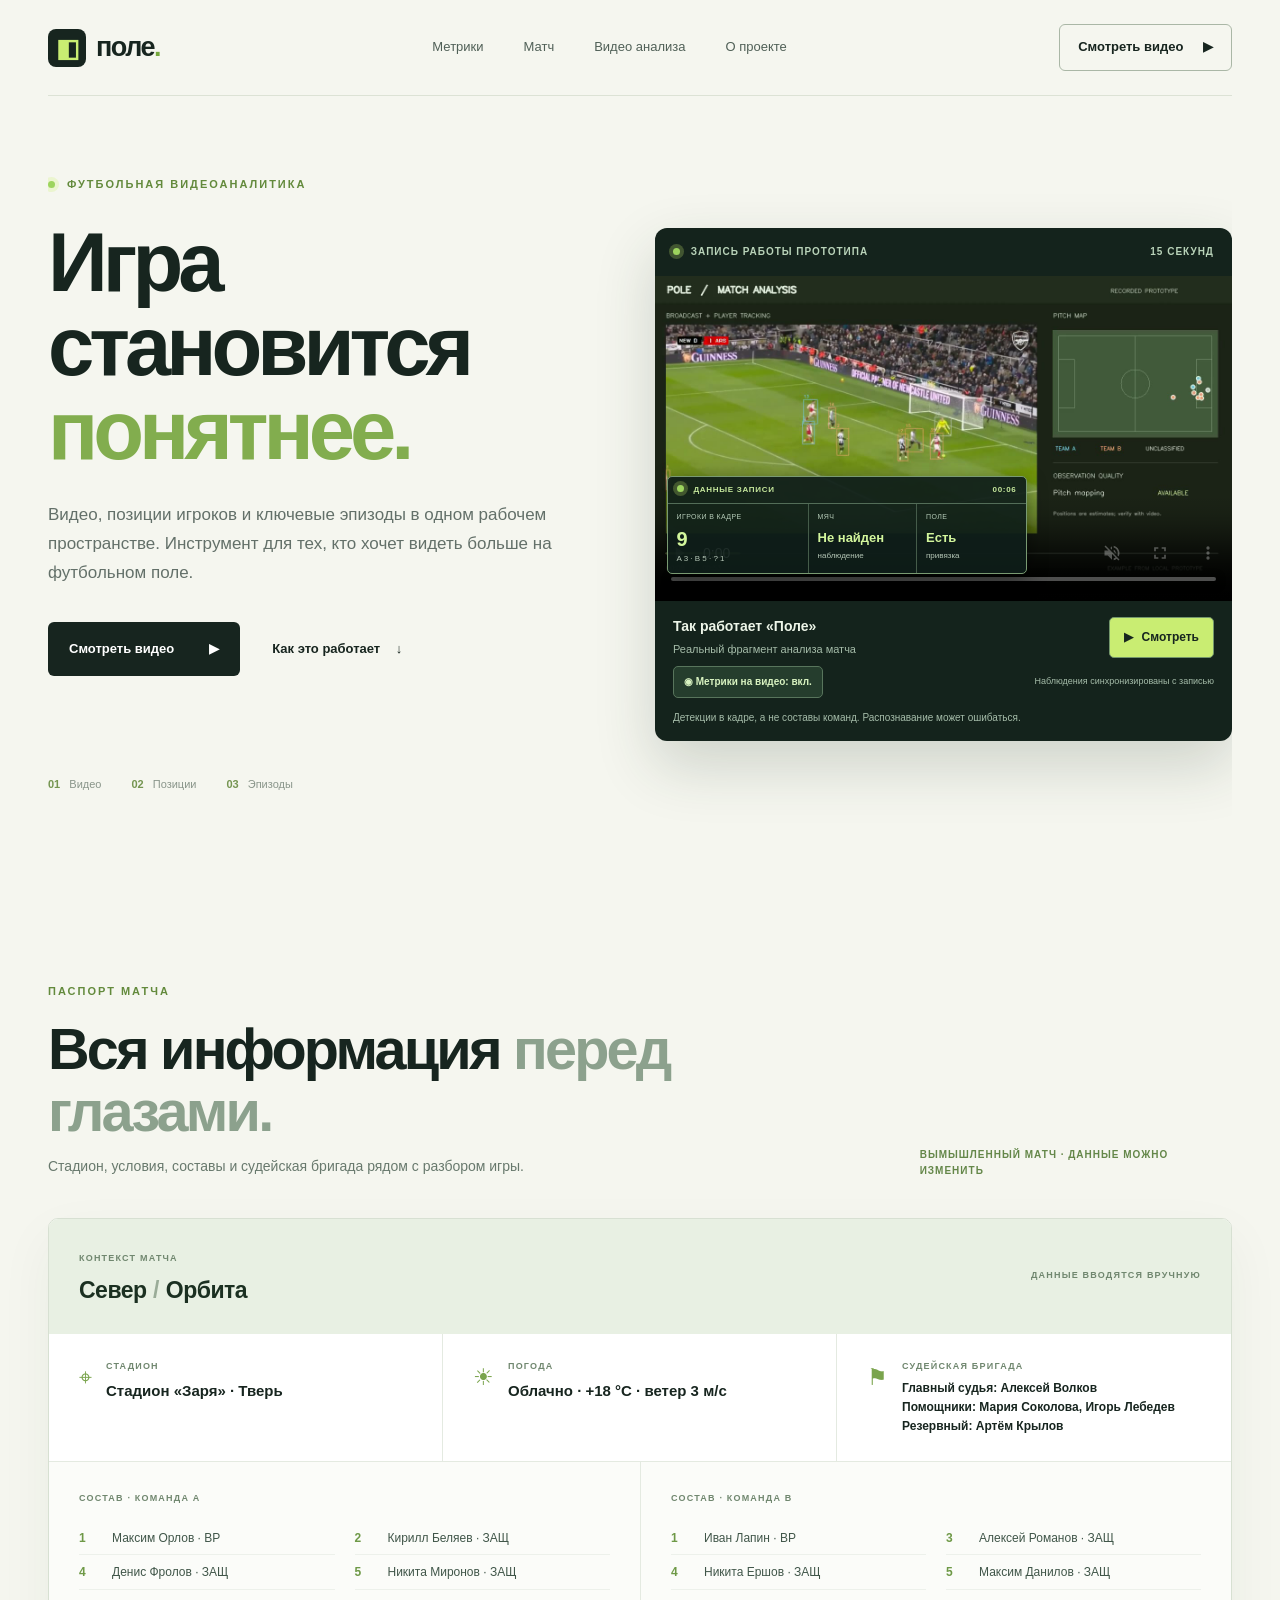
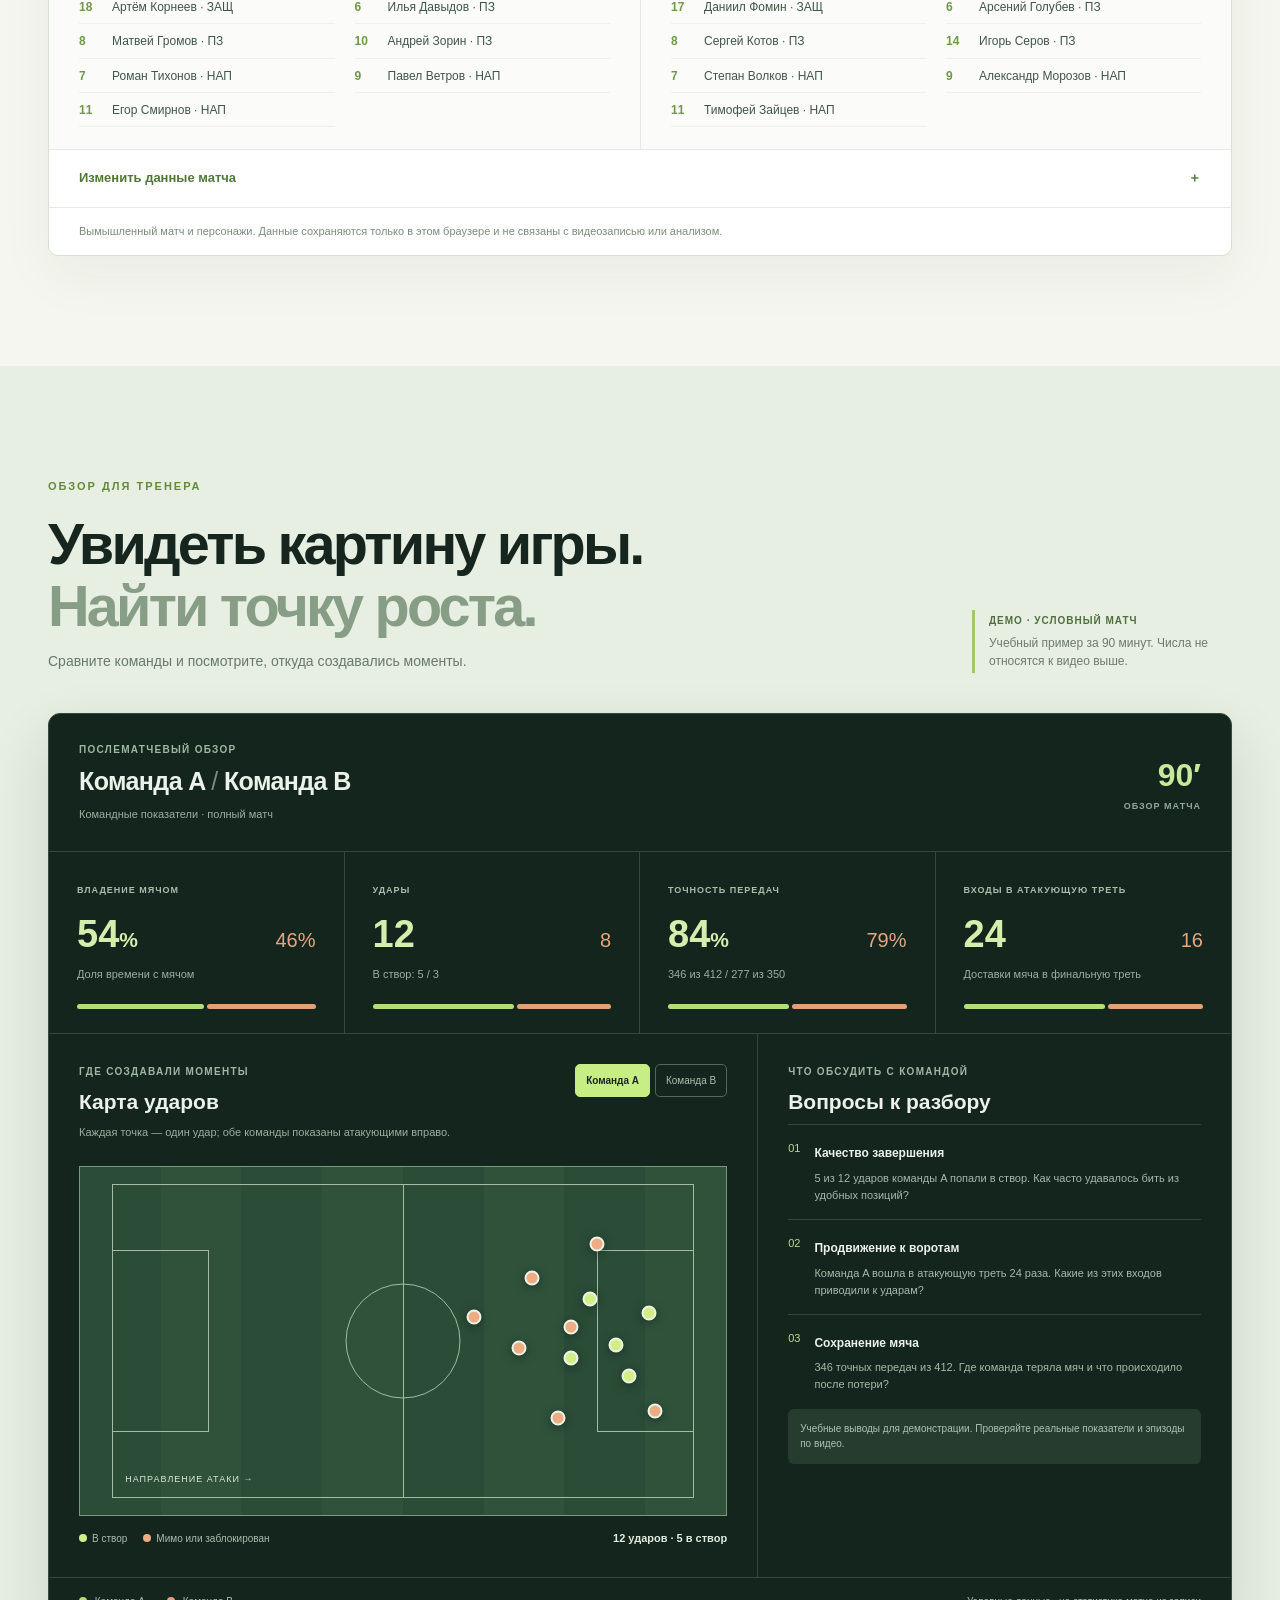
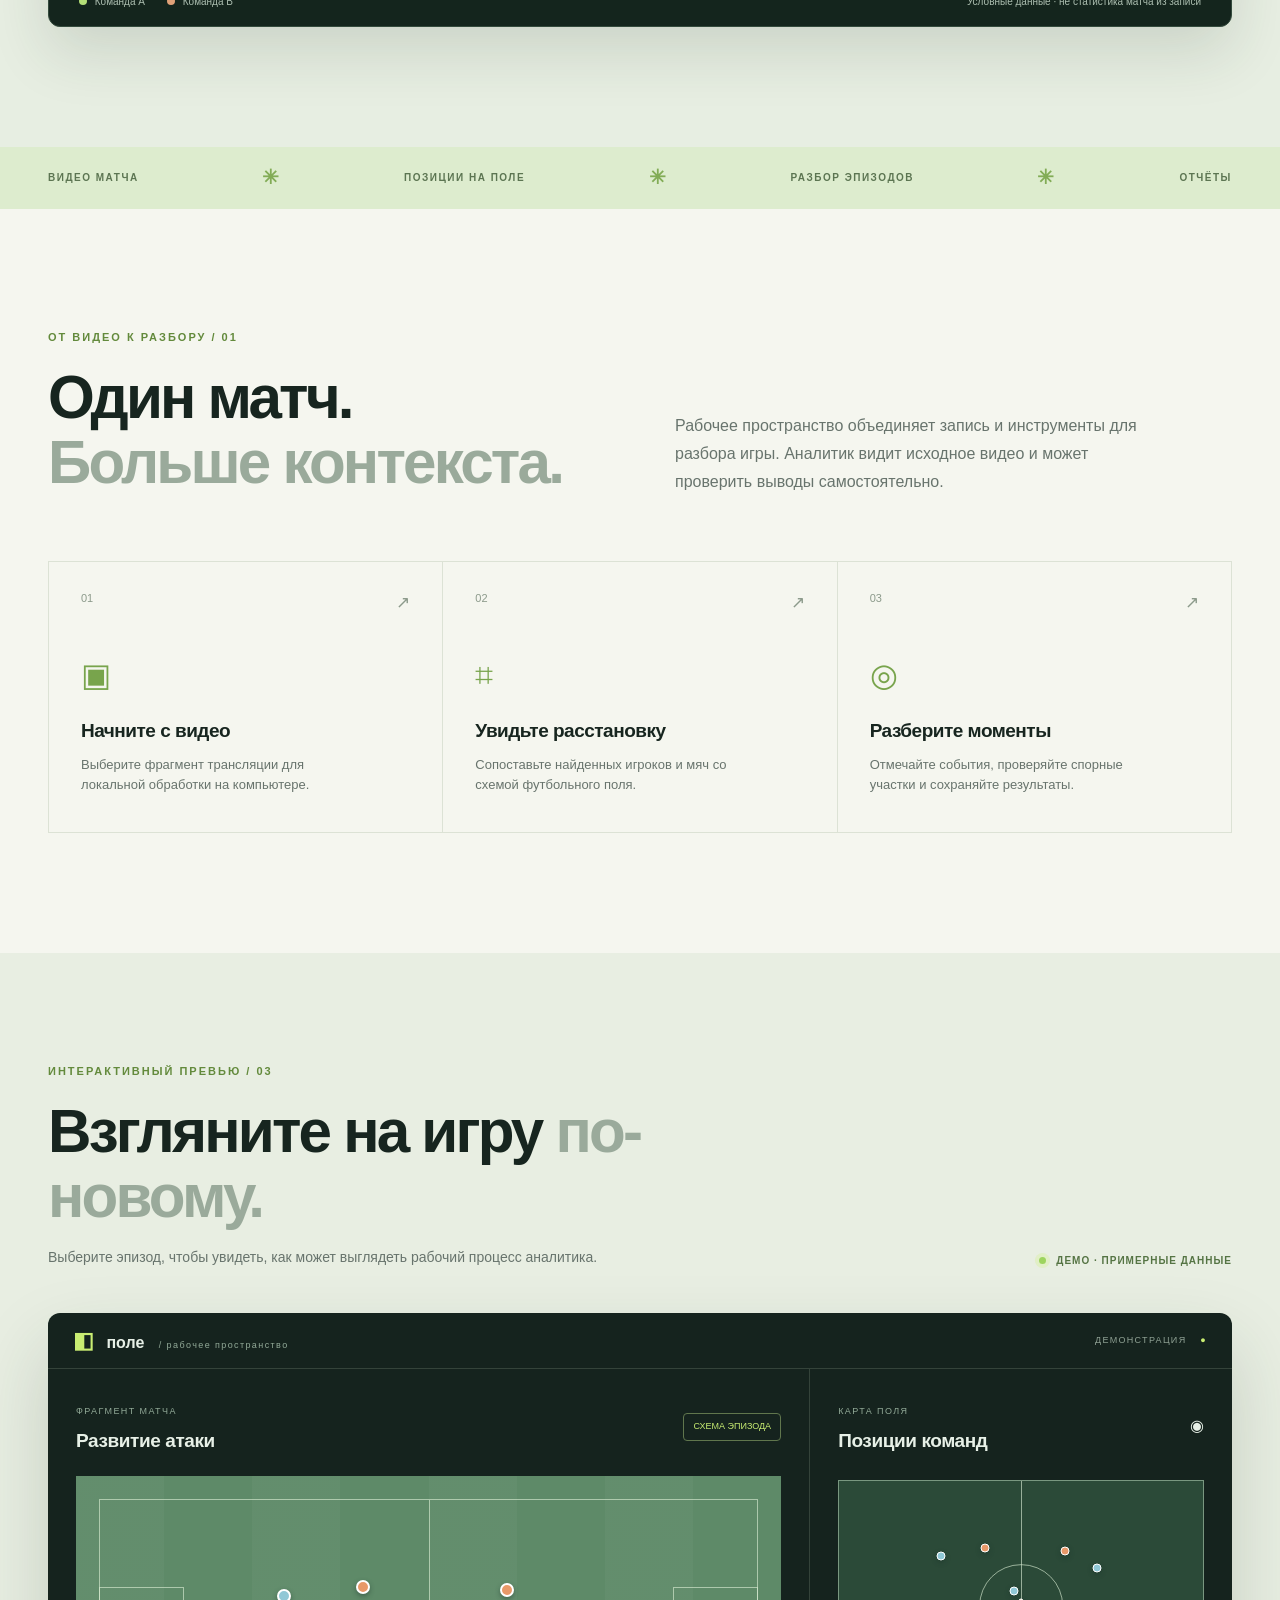
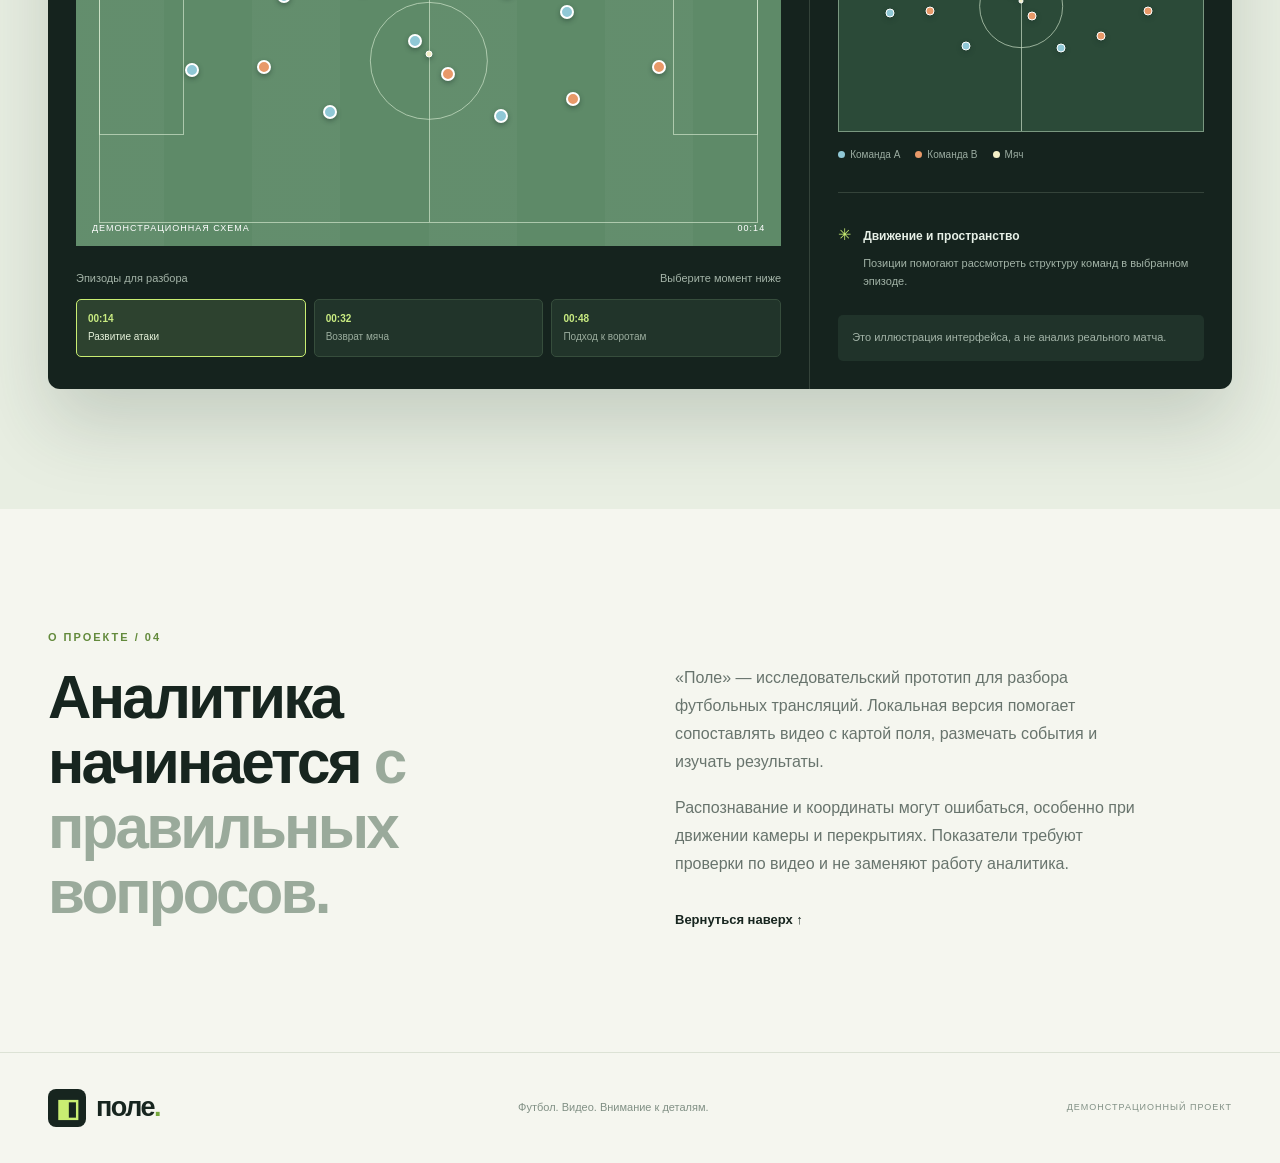
==== commit e40da148: "Add illustrative match lineups and officials" ====
--- a/index.html
+++ b/index.html
@@ -4,12 +4,13 @@
   <meta charset="utf-8"><meta name="viewport" content="width=device-width,initial-scale=1">
   <meta name="description" content="Поле — демонстрация интерфейса для анализа футбольного видео.">
   <meta name="theme-color" content="#101a18"><title>Поле — футбольная видеоаналитика</title>
-  <link rel="icon" href="favicon.svg" type="image/svg+xml"><link rel="stylesheet" href="style.css?v=6"><script defer src="app.js?v=6"></script>
+  <link rel="icon" href="favicon.svg" type="image/svg+xml"><link rel="stylesheet" href="style.css?v=7"><script defer src="app.js?v=7"></script>
 </head>
 <body>
 <header class="topbar wrap"><a class="brand" href="#top" aria-label="Поле, на главную"><span class="brand-mark">◧</span><span>поле<span class="brand-dot">.</span></span></a><nav aria-label="Навигация"><a href="#coach-report">Метрики</a><a href="#match-context">Матч</a><a href="#analysis">Видео анализа</a><a href="#about">О проекте</a></nav><a class="nav-cta" href="#analysis">Смотреть видео <span>▶</span></a></header>
 <main id="top">
 <section class="hero wrap"><div class="hero-copy"><div class="eyebrow"><span class="live-dot"></span> ФУТБОЛЬНАЯ ВИДЕОАНАЛИТИКА</div><h1>Игра становится <em>понятнее.</em></h1><p>Видео, позиции игроков и ключевые эпизоды в одном рабочем пространстве. Инструмент для тех, кто хочет видеть больше на футбольном поле.</p><div class="hero-actions"><a class="button primary" href="#analysis">Смотреть видео <span>▶</span></a><a class="text-link" href="#workflow">Как это работает <span>↓</span></a></div><div class="hero-foot"><span><b>01</b> Видео</span><span><b>02</b> Позиции</span><span><b>03</b> Эпизоды</span></div></div><div class="hero-video" id="analysis"><div class="hero-video-heading"><span><i class="live-dot"></i> ЗАПИСЬ РАБОТЫ ПРОТОТИПА</span><span>15 СЕКУНД</span></div><div class="broadcast-stage"><video class="record-video" controls autoplay muted loop playsinline preload="metadata" poster="assets/analysis-poster.jpg" aria-label="Видео анализа футбольного матча"><source src="assets/analysis-demo.mp4" type="video/mp4">Ваш браузер не поддерживает видео.</video><div class="broadcast-overlay" id="broadcastOverlay" hidden><div class="broadcast-title"><span><i class="live-dot"></i> ДАННЫЕ ЗАПИСИ</span><span id="overlayTime">00:06</span></div><div class="broadcast-values"><div><span>ИГРОКИ В КАДРЕ</span><strong id="observedPlayers">—</strong><small id="observedTeams">A — · B — · ? —</small></div><div><span>МЯЧ</span><strong class="broadcast-status" id="observedBall">—</strong><small>наблюдение</small></div><div><span>ПОЛЕ</span><strong class="broadcast-status" id="observedField">—</strong><small>привязка</small></div></div></div></div><div class="hero-video-footer"><div><strong>Так работает «Поле»</strong><span>Реальный фрагмент анализа матча</span></div><button type="button" class="video-toggle" aria-label="Остановить видео">❚❚ <span>Пауза</span></button></div><div class="broadcast-controls"><button type="button" id="overlayToggle" aria-pressed="true">◉ Метрики на видео: вкл.</button><span id="overlayMessage">Наблюдения синхронизированы с записью</span></div><p class="hero-video-note">Детекции в кадре, а не составы команд. Распознавание может ошибаться.</p></div></section>
+<section class="context-section" id="match-context"><div class="wrap"><div class="context-intro"><div><div class="eyebrow">ПАСПОРТ МАТЧА</div><h2>Вся информация <span>перед глазами.</span></h2><p>Стадион, условия, составы и судейская бригада рядом с разбором игры.</p></div><span class="context-badge">ВЫМЫШЛЕННЫЙ МАТЧ · ДАННЫЕ МОЖНО ИЗМЕНИТЬ</span></div><div class="match-card"><div class="match-card-head"><div><span>КОНТЕКСТ МАТЧА</span><h3><span id="teamAName">Север</span> <i> / </i> <span id="teamBName">Орбита</span></h3></div><span>ДАННЫЕ ВВОДЯТСЯ ВРУЧНУЮ</span></div><div class="context-grid"><article><span>⌖</span><div><small>СТАДИОН</small><strong id="showStadium">Пример стадиона</strong></div></article><article><span>☀</span><div><small>ПОГОДА</small><strong id="showWeather">Ясно, +18 °C</strong></div></article><article><span>⚑</span><div><small>СУДЕЙСКАЯ БРИГАДА</small><strong id="showOfficials">Главный судья: Алексей Волков</strong></div></article></div><div class="squads"><div><small>СОСТАВ · КОМАНДА A</small><div class="squad-list" id="showSquadA"></div></div><div><small>СОСТАВ · КОМАНДА B</small><div class="squad-list" id="showSquadB"></div></div></div><details class="context-editor"><summary>Изменить данные матча <span>＋</span></summary><form id="contextForm"><div class="context-fields"><label>Название команды A<input id="editTeamA" maxlength="60"></label><label>Название команды B<input id="editTeamB" maxlength="60"></label><label>Стадион<input id="editStadium" maxlength="100" placeholder="Название стадиона"></label><label>Погода<input id="editWeather" maxlength="100" placeholder="Температура и условия"></label><label>Судьи<textarea id="editOfficials" maxlength="300" rows="3" placeholder="Главный судья и помощники"></textarea></label><label>Команда A<textarea id="editSquadA" maxlength="500" rows="3" placeholder="Номера и имена игроков"></textarea></label><label>Команда B<textarea id="editSquadB" maxlength="500" rows="3" placeholder="Номера и имена игроков"></textarea></label></div><button type="submit">Сохранить данные</button><button type="button" class="example-fill" id="fillExample">Заполнить примером</button><span role="status" id="contextStatus"></span></form></details><p class="context-disclaimer">Вымышленный матч и персонажи. Данные сохраняются только в этом браузере и не связаны с видеозаписью или анализом.</p></div></div></section>
 <section class="coach-section" id="coach-report"><div class="wrap"><div class="coach-intro"><div><div class="eyebrow">ОБЗОР ДЛЯ ТРЕНЕРА</div><h2>Увидеть картину игры.<br><span>Найти точку роста.</span></h2><p>Сравните команды и посмотрите, откуда создавались моменты.</p></div><div class="example-label"><strong>ДЕМО · УСЛОВНЫЙ МАТЧ</strong><span>Учебный пример за 90 минут. Числа не относятся к видео выше.</span></div></div>
 <div class="coach-dashboard"><div class="coach-header"><div><div class="coach-kicker">ПОСЛЕМАТЧЕВЫЙ ОБЗОР</div><h3>Команда A <span> / </span> Команда B</h3><p>Командные показатели · полный матч</p></div><div class="coach-head-mark">90′ <span>ОБЗОР МАТЧА</span></div></div>
 <div class="coach-stats"><article><span>ВЛАДЕНИЕ МЯЧОМ</span><div><strong>54<small>%</small></strong><em>46%</em></div><p>Доля времени с мячом</p><div class="metric-track"><i style="width:54%"></i><b style="width:46%"></b></div></article><article><span>УДАРЫ</span><div><strong>12</strong><em>8</em></div><p>В створ: 5 / 3</p><div class="mini-bars"><i style="width:60%"></i><b style="width:40%"></b></div></article><article><span>ТОЧНОСТЬ ПЕРЕДАЧ</span><div><strong>84<small>%</small></strong><em>79%</em></div><p>346 из 412 / 277 из 350</p><div class="mini-bars"><i style="width:51.5%"></i><b style="width:48.5%"></b></div></article><article><span>ВХОДЫ В АТАКУЮЩУЮ ТРЕТЬ</span><div><strong>24</strong><em>16</em></div><p>Доставки мяча в финальную треть</p><div class="mini-bars"><i style="width:60%"></i><b style="width:40%"></b></div></article></div>
@@ -17,7 +18,6 @@
 <aside class="coach-insights"><div class="coach-kicker">ЧТО ОБСУДИТЬ С КОМАНДОЙ</div><h3>Вопросы к разбору</h3><div class="insight-row"><span>01</span><div><strong>Качество завершения</strong><p>5 из 12 ударов команды A попали в створ. Как часто удавалось бить из удобных позиций?</p></div></div><div class="insight-row"><span>02</span><div><strong>Продвижение к воротам</strong><p>Команда A вошла в атакующую треть 24 раза. Какие из этих входов приводили к ударам?</p></div></div><div class="insight-row"><span>03</span><div><strong>Сохранение мяча</strong><p>346 точных передач из 412. Где команда теряла мяч и что происходило после потери?</p></div></div><div class="coach-notice">Учебные выводы для демонстрации. Проверяйте реальные показатели и эпизоды по видео.</div></aside></div><div class="coach-footer"><span><i class="legend-a"></i> Команда A</span><span><i class="legend-b"></i> Команда B</span><span>Условные данные · не статистика матча из записи</span></div></div></div></section>
 <section class="ticker" aria-label="Основные возможности"><div class="wrap"><span>ВИДЕО МАТЧА</span><i>✳</i><span>ПОЗИЦИИ НА ПОЛЕ</span><i>✳</i><span>РАЗБОР ЭПИЗОДОВ</span><i>✳</i><span>ОТЧЁТЫ</span></div></section>
 <section class="section wrap" id="workflow"><div class="section-head"><div><div class="eyebrow">ОТ ВИДЕО К РАЗБОРУ / 01</div><h2>Один матч.<br><span>Больше контекста.</span></h2></div><p>Рабочее пространство объединяет запись и инструменты для разбора игры. Аналитик видит исходное видео и может проверить выводы самостоятельно.</p></div><div class="features"><article><div class="feature-number">01 <span>↗</span></div><div class="feature-icon">▣</div><h3>Начните с видео</h3><p>Выберите фрагмент трансляции для локальной обработки на компьютере.</p></article><article><div class="feature-number">02 <span>↗</span></div><div class="feature-icon">⌗</div><h3>Увидьте расстановку</h3><p>Сопоставьте найденных игроков и мяч со схемой футбольного поля.</p></article><article><div class="feature-number">03 <span>↗</span></div><div class="feature-icon">◎</div><h3>Разберите моменты</h3><p>Отмечайте события, проверяйте спорные участки и сохраняйте результаты.</p></article></div></section>
-<section class="context-section" id="match-context"><div class="wrap"><div class="context-intro"><div><div class="eyebrow">ПАСПОРТ МАТЧА</div><h2>Вся информация <span>перед глазами.</span></h2><p>Стадион, условия, составы и судейская бригада рядом с разбором игры.</p></div><span class="context-badge">ДЕМОНСТРАЦИЯ · ДАННЫЕ МОЖНО ИЗМЕНИТЬ</span></div><div class="match-card"><div class="match-card-head"><div><span>КОНТЕКСТ МАТЧА</span><h3>Команда A <i> / </i> Команда B</h3></div><span>ДАННЫЕ ВВОДЯТСЯ ВРУЧНУЮ</span></div><div class="context-grid"><article><span>⌖</span><div><small>СТАДИОН</small><strong id="showStadium">Пример стадиона</strong></div></article><article><span>☀</span><div><small>ПОГОДА</small><strong id="showWeather">Ясно, +18 °C</strong></div></article><article><span>⚑</span><div><small>СУДЕЙСКАЯ БРИГАДА</small><strong id="showOfficials">Не указана</strong></div></article></div><div class="squads"><div><small>СОСТАВ КОМАНДЫ A</small><p id="showSquadA">Добавьте игроков и номера</p></div><div><small>СОСТАВ КОМАНДЫ B</small><p id="showSquadB">Добавьте игроков и номера</p></div></div><details class="context-editor"><summary>Изменить данные матча <span>＋</span></summary><form id="contextForm"><div class="context-fields"><label>Стадион<input id="editStadium" maxlength="100" placeholder="Название стадиона"></label><label>Погода<input id="editWeather" maxlength="100" placeholder="Температура и условия"></label><label>Судьи<input id="editOfficials" maxlength="200" placeholder="Главный судья и помощники"></label><label>Команда A<textarea id="editSquadA" maxlength="500" rows="3" placeholder="Номера и имена игроков"></textarea></label><label>Команда B<textarea id="editSquadB" maxlength="500" rows="3" placeholder="Номера и имена игроков"></textarea></label></div><button type="submit">Сохранить данные</button><span role="status" id="contextStatus"></span></form></details><p class="context-disclaimer">Пример. Данные сохраняются только в этом браузере и не связаны с видеозаписью или анализом.</p></div></div></section>
 <section class="demo-section" id="demo"><div class="wrap"><div class="demo-head"><div><div class="eyebrow">ИНТЕРАКТИВНЫЙ ПРЕВЬЮ / 03</div><h2>Взгляните на игру <span>по-новому.</span></h2><p>Выберите эпизод, чтобы увидеть, как может выглядеть рабочий процесс аналитика.</p></div><span class="demo-badge"><span class="live-dot"></span> ДЕМО · ПРИМЕРНЫЕ ДАННЫЕ</span></div>
 <div class="product"><div class="product-top"><div class="product-brand"><span>◧</span> поле <small>/ рабочее пространство</small></div><div class="product-meta">ДЕМОНСТРАЦИЯ <span>●</span></div></div><div class="product-body"><div class="product-main"><div class="product-title"><div><small>ФРАГМЕНТ МАТЧА</small><h3 id="sceneTitle">Развитие атаки</h3></div><span class="pill">СХЕМА ЭПИЗОДА</span></div><div class="mock-video"><div class="mock-lines"><div class="mock-half"></div><div class="mock-circle"></div><div class="mock-box left"></div><div class="mock-box right"></div><div id="players"></div></div><div class="video-overlay"><span>ДЕМОНСТРАЦИОННАЯ СХЕМА</span><span id="timecode">00:14</span></div></div><div class="timeline-head"><span>Эпизоды для разбора</span><span>Выберите момент ниже</span></div><div class="timeline"><button class="moment active" type="button" data-scene="0"><b>00:14</b><span>Развитие атаки</span></button><button class="moment" type="button" data-scene="1"><b>00:32</b><span>Возврат мяча</span></button><button class="moment" type="button" data-scene="2"><b>00:48</b><span>Подход к воротам</span></button></div></div><aside class="product-side"><div class="side-head"><div><small>КАРТА ПОЛЯ</small><h3>Позиции команд</h3></div><span>◉</span></div><div class="mini-pitch"><div class="mini-half"></div><div class="mini-circle"></div><div id="miniPlayers"></div></div><div class="legend"><span><i class="a"></i>Команда A</span><span><i class="b"></i>Команда B</span><span><i class="ball"></i>Мяч</span></div><div class="side-divider"></div><div class="insight"><span class="insight-icon">✳</span><div><b id="insightTitle">Движение и пространство</b><p id="insightText">Позиции помогают рассмотреть структуру команд в выбранном эпизоде.</p></div></div><div class="demo-note">Это иллюстрация интерфейса, а не анализ реального матча.</div></aside></div></div></div></section>
 <section class="section about wrap" id="about"><div><div class="eyebrow">О ПРОЕКТЕ / 04</div><h2>Аналитика начинается <span>с правильных вопросов.</span></h2></div><div class="about-copy"><p>«Поле» — исследовательский прототип для разбора футбольных трансляций. Локальная версия помогает сопоставлять видео с картой поля, размечать события и изучать результаты.</p><p>Распознавание и координаты могут ошибаться, особенно при движении камеры и перекрытиях. Показатели требуют проверки по видео и не заменяют работу аналитика.</p><a class="text-link" href="#top">Вернуться наверх ↑</a></div></section>
--- a/style.css
+++ b/style.css
@@ -7,3 +7,4 @@
 .coach-section{background:#e7eee2;padding:112px 0 120px}.coach-intro{display:flex;justify-content:space-between;align-items:end;gap:40px;margin-bottom:40px}.coach-intro h2{font-size:clamp(40px,4.5vw,62px);line-height:1.08;letter-spacing:-2.8px;margin:18px 0 14px;font-weight:650}.coach-intro h2 span{color:#879d85}.coach-intro p{font-size:14px;color:#68796d}.example-label{max-width:260px;border-left:3px solid #a4c66b;padding:3px 0 3px 14px}.example-label strong,.example-label span{display:block}.example-label strong{font-size:10px;letter-spacing:1px;color:#4e703b}.example-label span{font-size:12px;line-height:1.5;color:#6c7c6d;margin-top:5px}.coach-dashboard{background:#14251d;border:1px solid #344b3d;border-radius:12px;color:#eaf2e9;overflow:hidden;box-shadow:0 25px 60px #223b2b24}.coach-header{display:flex;justify-content:space-between;align-items:center;padding:28px 30px;border-bottom:1px solid #31483a}.coach-kicker{color:#9eb8a4;font-size:10px;letter-spacing:1.3px;font-weight:700}.coach-header h3{font-size:25px;letter-spacing:-.6px;margin:5px 0}.coach-header h3 span{color:#759179;font-weight:400}.coach-header p{font-size:11px;color:#9caf9f}.coach-head-mark{font-size:32px;font-weight:600;color:#c8e99d;text-align:right}.coach-head-mark span{display:block;font-size:9px;letter-spacing:1px;color:#91aa96}.coach-stats{display:grid;grid-template-columns:repeat(4,minmax(0,1fr));border-bottom:1px solid #31483a}.coach-stats article{padding:24px 28px;border-right:1px solid #31483a}.coach-stats article:last-child{border-right:0}.coach-stats article>span{color:#a9bead;font-size:9px;letter-spacing:1px;font-weight:700}.coach-stats article>div:first-of-type{display:flex;justify-content:space-between;align-items:baseline;gap:8px;margin-top:14px}.coach-stats strong{font-size:38px;font-weight:600;line-height:1;color:#d5eead;font-variant-numeric:tabular-nums}.coach-stats strong small{font-size:21px}.coach-stats em{font-size:20px;color:#e4a780;font-style:normal;font-variant-numeric:tabular-nums}.coach-stats p{font-size:11px;color:#9caf9f;margin-top:10px;min-height:20px}.metric-track,.mini-bars{display:flex;gap:3px;height:5px;margin-top:18px}.metric-track i,.mini-bars i{background:#b4df78;border-radius:4px}.metric-track b,.mini-bars b{background:#e0a178;border-radius:4px}.coach-body{display:grid;grid-template-columns:minmax(0,1.5fr) minmax(290px,1fr)}.shot-card{padding:30px;border-right:1px solid #31483a}.chart-heading{display:flex;justify-content:space-between;align-items:start;gap:20px}.chart-heading h3,.coach-insights h3{font-size:21px;margin:7px 0 5px}.chart-heading p{color:#9caf9f;font-size:11px}.shot-filters{display:flex;gap:5px;flex-shrink:0}.shot-filters button{font:inherit;font-size:10px;border:1px solid #506a57;color:#acbfb0;background:transparent;padding:8px 10px;border-radius:5px;cursor:pointer}.shot-filters button.active{background:#c7ed85;color:#17291d;border-color:#c7ed85;font-weight:700}.shot-pitch{position:relative;aspect-ratio:1.85;background:repeating-linear-gradient(90deg,#2b4c37 0 12.5%,#30523b 12.5% 25%);border:1px solid #779a7d;margin-top:25px;overflow:hidden}.shot-pitch:before{content:"";position:absolute;inset:5%;border:1px solid #a4bca4}.shot-mid{position:absolute;left:50%;top:5%;height:90%;border-left:1px solid #a4bca4}.shot-circle{position:absolute;left:50%;top:50%;height:33%;aspect-ratio:1;transform:translate(-50%,-50%);border:1px solid #a4bca4;border-radius:50%}.shot-box{position:absolute;top:24%;width:15%;height:52%;border:1px solid #a4bca4}.shot-box-left{left:5%}.shot-box-right{right:5%}.shot-dot{position:absolute;transform:translate(-50%,-50%);width:15px;height:15px;border-radius:50%;border:2px solid #ebf5e8;box-shadow:0 2px 8px #0f231b99}.shot-dot.on-target,.shot-legend .on-target{background:#d2ef87}.shot-dot.off-target,.shot-legend .off-target{background:#edac82}.shot-arrow{position:absolute;left:7%;bottom:8%;color:#d9e8d3;font-size:9px;letter-spacing:1px}.shot-legend{display:flex;align-items:center;flex-wrap:wrap;gap:16px;color:#aabcae;font-size:10px;margin-top:14px}.shot-legend i,.coach-footer i{display:inline-block;width:8px;height:8px;border-radius:50%;margin-right:5px}.shot-legend strong{margin-left:auto;color:#e1ecdf;font-size:11px}.coach-insights{padding:30px}.insight-row{display:flex;gap:14px;border-top:1px solid #31483a;padding:15px 0}.insight-row:first-of-type{margin-top:20px}.insight-row>span{color:#b9dd85;font-size:11px}.insight-row strong{font-size:12px}.insight-row p{font-size:11px;line-height:1.55;color:#a7b9aa;margin-top:5px}.coach-notice{font-size:10px;color:#aec3af;line-height:1.55;background:#263c2e;border-radius:6px;padding:12px}.coach-footer{border-top:1px solid #31483a;display:flex;gap:22px;padding:16px 30px;color:#acbeb0;font-size:10px}.coach-footer .legend-a{background:#b4df78}.coach-footer .legend-b{background:#e0a178}.coach-footer span:last-child{margin-left:auto}@media(max-width:900px){.coach-intro{align-items:start;flex-direction:column}.coach-stats{grid-template-columns:repeat(2,minmax(0,1fr))}.coach-stats article:nth-child(2){border-right:0}.coach-stats article:nth-child(-n+2){border-bottom:1px solid #31483a}.coach-body{grid-template-columns:1fr}.shot-card{border-right:0;border-bottom:1px solid #31483a}}@media(max-width:600px){.coach-section{padding:75px 0}.coach-intro h2{font-size:38px;letter-spacing:-2px}.coach-header,.shot-card,.coach-insights{padding:20px}.coach-header h3{font-size:19px}.coach-head-mark{font-size:24px}.coach-stats article{padding:18px}.coach-stats strong{font-size:30px}.coach-stats em{font-size:17px}.coach-stats article>span{font-size:8px}.chart-heading{flex-direction:column}.shot-pitch{aspect-ratio:1.5}.shot-dot{width:11px;height:11px}.coach-footer{padding:16px 20px;flex-wrap:wrap;gap:10px}.coach-footer span:last-child{width:100%;margin-left:0}.shot-legend strong{width:100%;margin-left:0}}
 .broadcast-stage{position:relative;background:#101c17}.broadcast-overlay{position:absolute;left:2%;bottom:8%;width:min(63%,360px);background:#0f1e19ed;border:1px solid #799a72;border-radius:5px;color:#eff6ed;box-shadow:0 6px 20px #0007;pointer-events:none}.broadcast-overlay[hidden]{display:none}.broadcast-title{display:flex;justify-content:space-between;align-items:center;border-bottom:1px solid #536d58;padding:7px 9px;color:#c6e89d;font-size:8px;font-weight:700;letter-spacing:.7px}.broadcast-values{display:grid;grid-template-columns:1.3fr 1fr 1fr}.broadcast-values>div{padding:8px 9px;border-right:1px solid #455c4a;min-width:0}.broadcast-values>div:last-child{border-right:0}.broadcast-values span,.broadcast-values small,.broadcast-values strong{display:block}.broadcast-values span{font-size:7px;letter-spacing:.4px;color:#b5cbb8}.broadcast-values strong{font-size:20px;line-height:1.15;margin:5px 0 2px;color:#d3f69c;font-variant-numeric:tabular-nums}.broadcast-values strong.broadcast-status{font-size:13px;line-height:1.35;margin:6px 0 3px}.broadcast-values small{font-size:8px;color:#b6c7b7}.broadcast-controls{display:flex;align-items:center;justify-content:space-between;gap:10px;padding:0 18px 12px}.broadcast-controls button{border:1px solid #58755c;background:#253d2d;color:#d9f3c1;border-radius:5px;padding:7px 10px;font-size:10px;font-weight:600;cursor:pointer}.broadcast-controls button[aria-pressed=false]{color:#a7baab;background:transparent}.broadcast-controls button:disabled{opacity:.5;cursor:default}.broadcast-controls>span{color:#a5bca9;font-size:9px;text-align:right}@media(max-width:600px){.broadcast-overlay{width:70%;bottom:9%}.broadcast-title{font-size:7px;padding:5px 7px}.broadcast-values>div{padding:5px 6px}.broadcast-values span{font-size:6px}.broadcast-values strong{font-size:16px;margin:3px 0 1px}.broadcast-values strong.broadcast-status{font-size:10px;margin:4px 0 1px}.broadcast-values small{font-size:7px}.broadcast-controls{align-items:flex-start;flex-direction:column}.broadcast-controls>span{text-align:left}}
 .context-section{padding:110px 0;background:#f5f6ef}.context-intro{display:flex;justify-content:space-between;align-items:end;gap:25px;margin-bottom:40px}.context-intro h2{font-size:clamp(40px,4.5vw,62px);line-height:1.08;letter-spacing:-2.8px;font-weight:650;margin:18px 0 14px}.context-intro h2 span{color:#8ca18d}.context-intro p{font-size:14px;color:#68796d}.context-badge{font-size:10px;color:#648749;letter-spacing:1px;font-weight:700}.match-card{background:white;border:1px solid #d7e0d2;border-radius:10px;overflow:hidden;box-shadow:0 20px 55px #29412d0d}.match-card-head{padding:25px 30px;background:#e8f0e3;display:flex;align-items:center;justify-content:space-between;gap:20px}.match-card-head span,.context-grid small,.squads small{font-size:9px;letter-spacing:1.2px;color:#70876f;font-weight:700}.match-card-head h3{font-size:23px;margin-top:4px}.match-card-head h3 i{font-style:normal;color:#9aac98}.context-grid{display:grid;grid-template-columns:repeat(3,1fr)}.context-grid article{display:flex;gap:14px;padding:26px 30px;border-right:1px solid #e4eae1}.context-grid article:last-child{border:0}.context-grid article>span{font-size:23px;color:#7aa44d}.context-grid strong,.context-grid small{display:block}.context-grid strong{font-size:15px;margin-top:6px;white-space:pre-wrap;overflow-wrap:anywhere}.squads{display:grid;grid-template-columns:1fr 1fr;border-top:1px solid #e4eae1}.squads>div{padding:22px 30px}.squads>div+div{border-left:1px solid #e4eae1}.squads p{font-size:13px;color:#465b4b;margin-top:8px;white-space:pre-wrap;overflow-wrap:anywhere}.context-editor{border-top:1px solid #e4eae1}.context-editor summary{padding:18px 30px;cursor:pointer;color:#4f7835;font-weight:700;font-size:13px;list-style:none;display:flex;justify-content:space-between}.context-editor summary::-webkit-details-marker{display:none}.context-editor summary:focus-visible{outline:3px solid #91b94f;outline-offset:-4px}.context-editor form{padding:0 30px 25px}.context-fields{display:grid;grid-template-columns:repeat(2,1fr);gap:15px}.context-fields label{display:flex;flex-direction:column;gap:6px;font-size:11px;font-weight:600;color:#5a6d5d}.context-fields input,.context-fields textarea{font:inherit;font-size:13px;color:#17251f;border:1px solid #cedbc9;border-radius:5px;padding:10px;background:#fafcf8;resize:vertical;width:100%}.context-editor button{margin-top:18px;background:#1b3525;color:white;border:0;border-radius:5px;padding:11px 15px;font-weight:650;font-size:12px;cursor:pointer}.context-editor #contextStatus{font-size:11px;color:#59734f;margin-left:12px}.context-disclaimer{border-top:1px solid #e4eae1;margin:0;padding:15px 30px;color:#7b8c7d;font-size:11px}@media(max-width:700px){.context-section{padding:75px 0}.context-intro{align-items:start;flex-direction:column}.context-intro h2{font-size:38px;letter-spacing:-2px}.match-card-head{padding:20px;align-items:start;flex-direction:column}.match-card-head h3{font-size:20px}.context-grid{grid-template-columns:1fr}.context-grid article{padding:16px 20px;border-right:0;border-bottom:1px solid #e4eae1}.squads>div{padding:18px 20px}.context-editor summary{padding:18px 20px}.context-editor form{padding:0 20px 20px}.context-fields{grid-template-columns:1fr}.context-disclaimer{padding:15px 20px}}
+.match-card-head h3 #teamAName,.match-card-head h3 #teamBName{font-size:23px;letter-spacing:-.5px;color:#1b3021;font-weight:700}.context-grid strong{line-height:1.55}.squads{background:#fbfcf9}.squad-list{display:grid;grid-template-columns:1fr 1fr;gap:2px 20px;margin-top:14px}.squad-player{display:flex;gap:9px;align-items:baseline;padding:7px 0;border-bottom:1px solid #edf1eb;font-size:12px;line-height:1.45;color:#405649;overflow-wrap:anywhere}.squad-number{flex:0 0 24px;font-weight:700;color:#6e9947;font-variant-numeric:tabular-nums}.context-editor .example-fill{margin-left:8px;background:#e8f0e3;color:#426537}.context-grid strong#showOfficials{font-size:12px}@media(max-width:900px){.squad-list{grid-template-columns:1fr}}@media(max-width:600px){.squads{grid-template-columns:1fr}.squads>div+div{border-left:0;border-top:1px solid #e4eae1}.squad-list{grid-template-columns:1fr 1fr;gap:2px 10px}.squad-player{font-size:11px}.squad-number{flex-basis:19px}.match-card-head h3 #teamAName,.match-card-head h3 #teamBName{font-size:20px}}
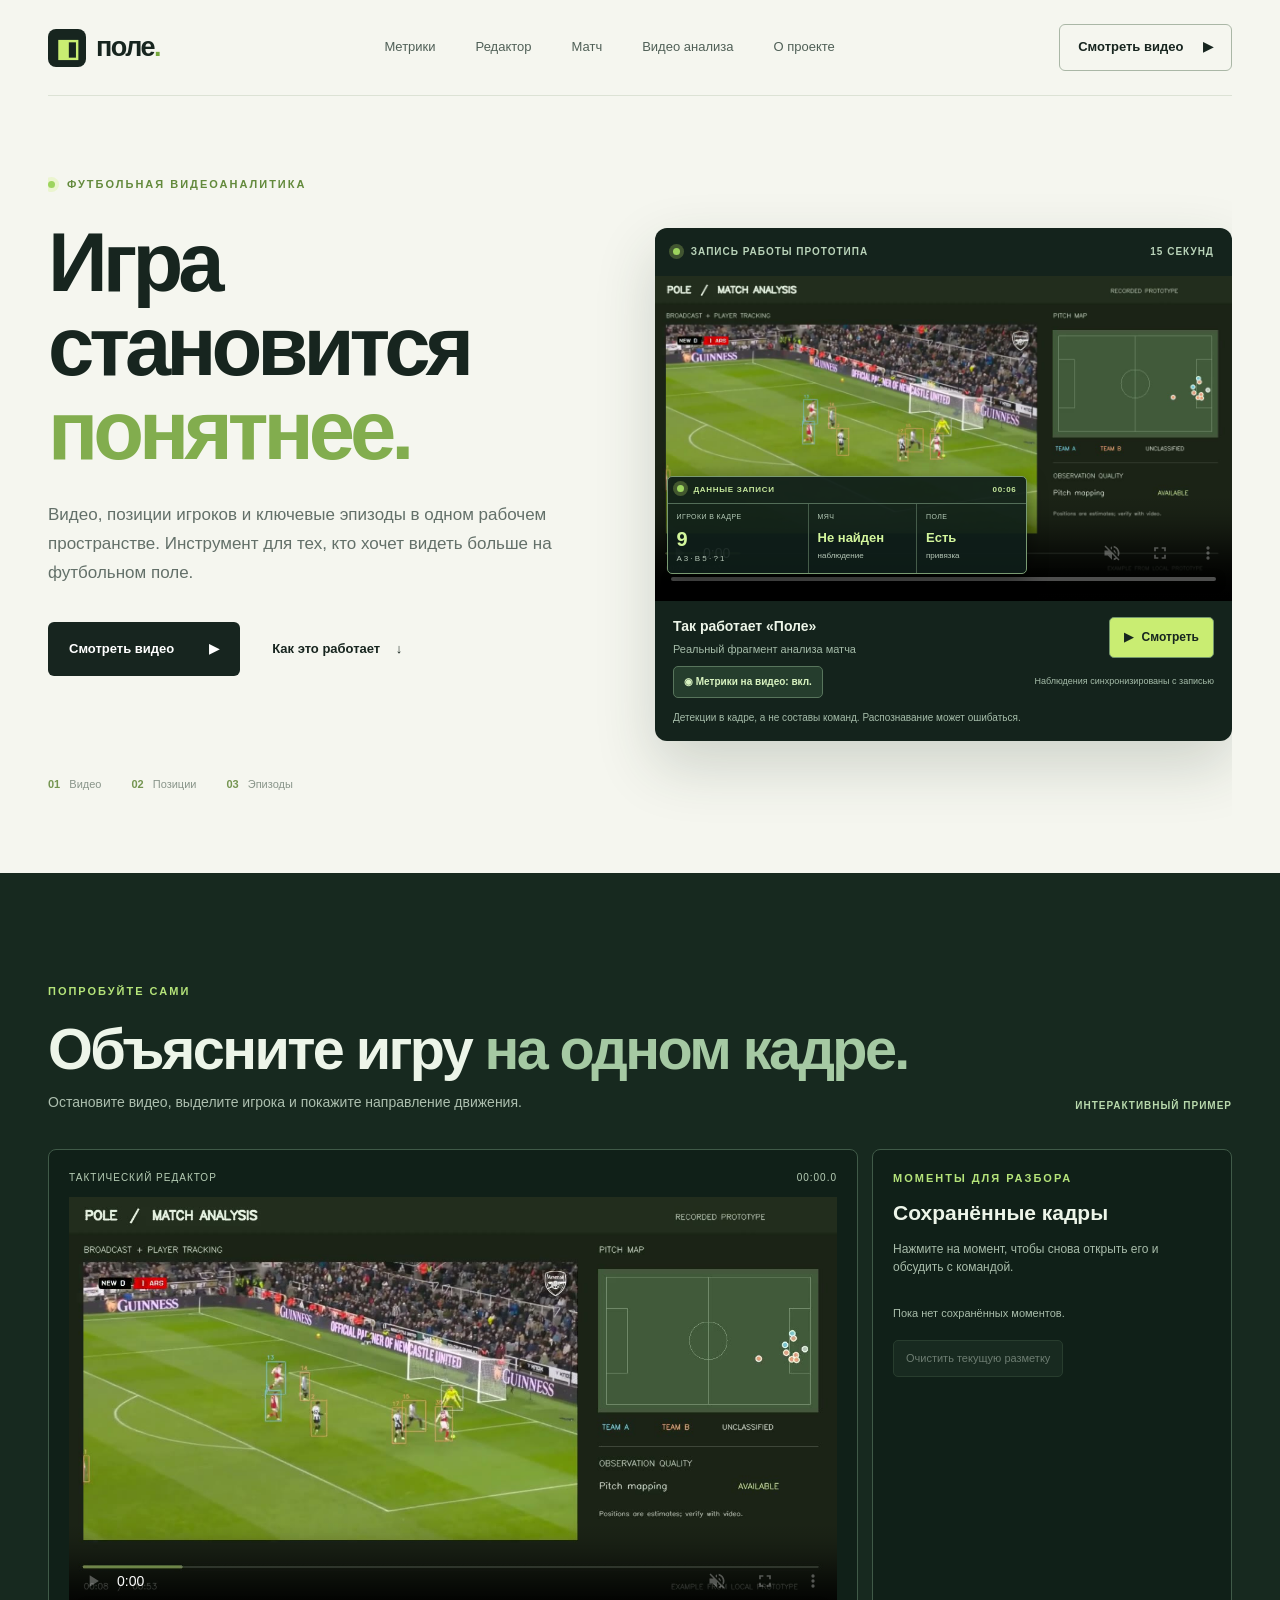
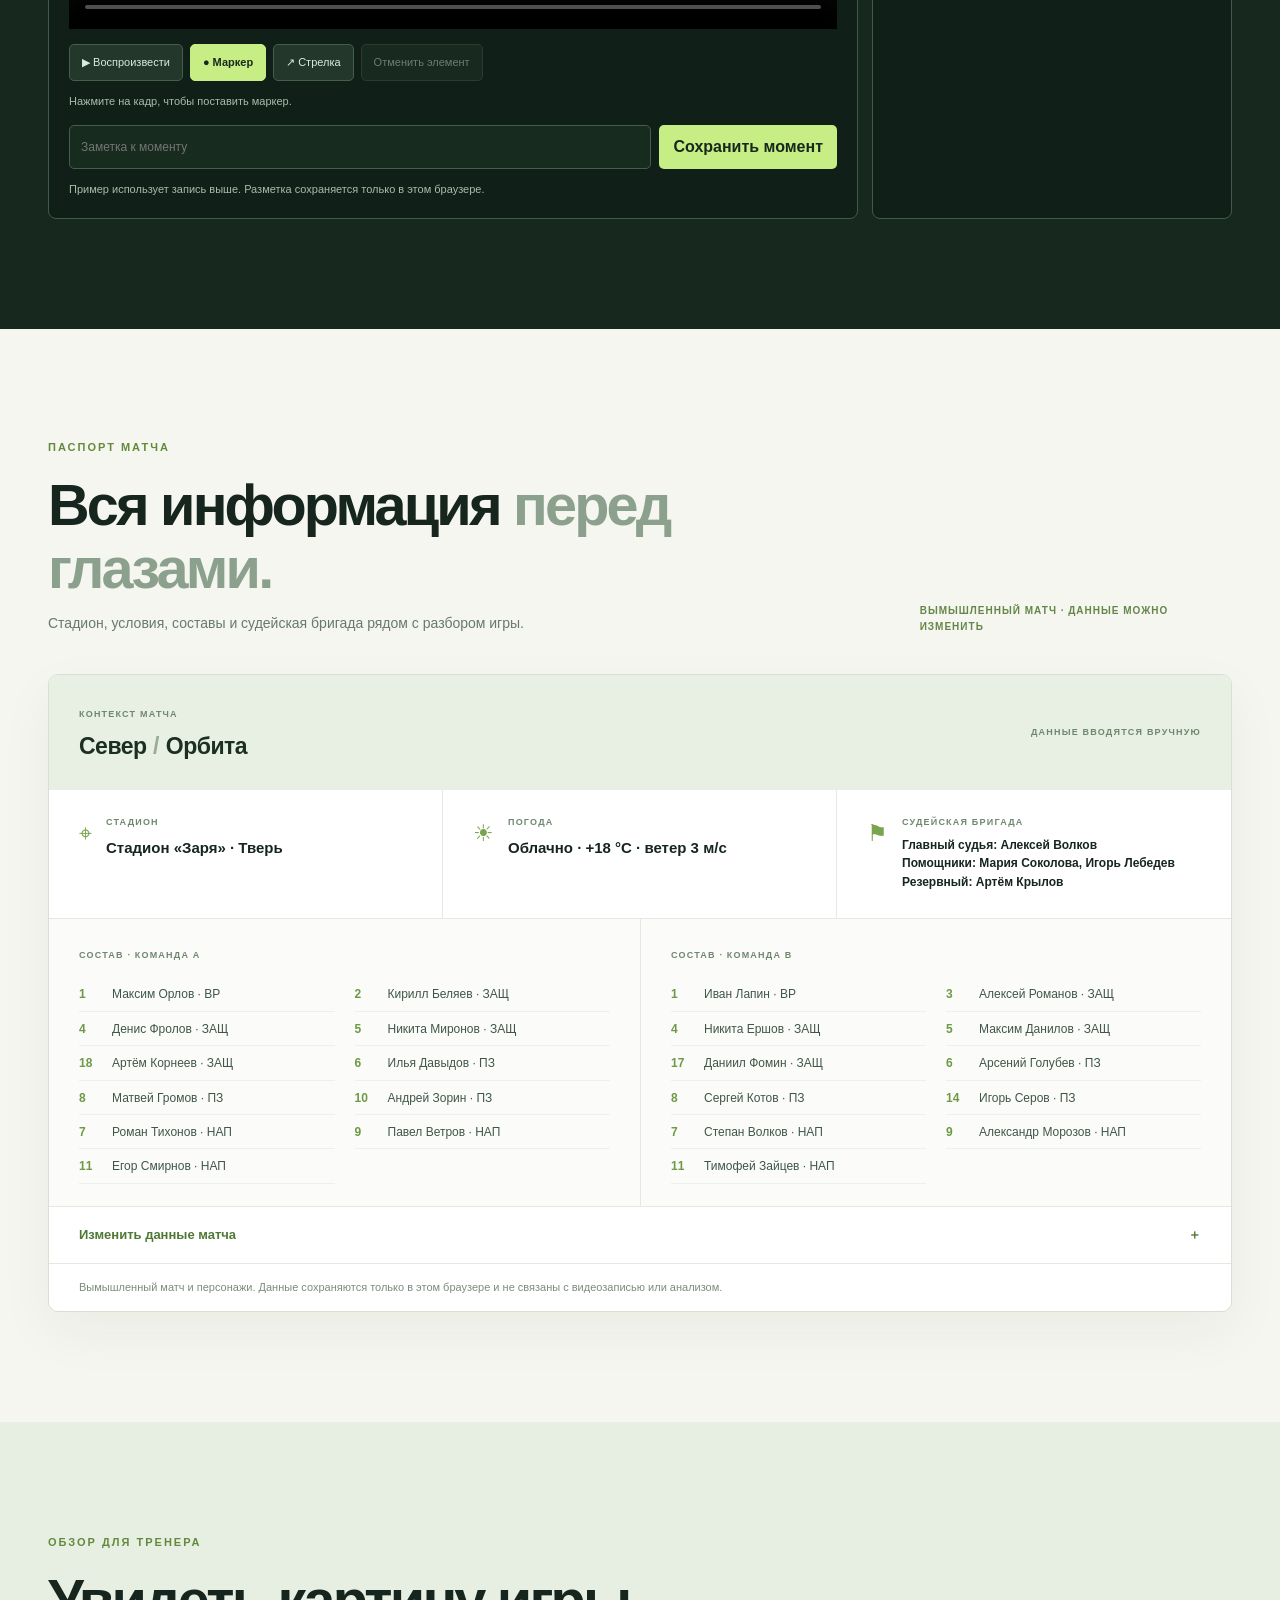
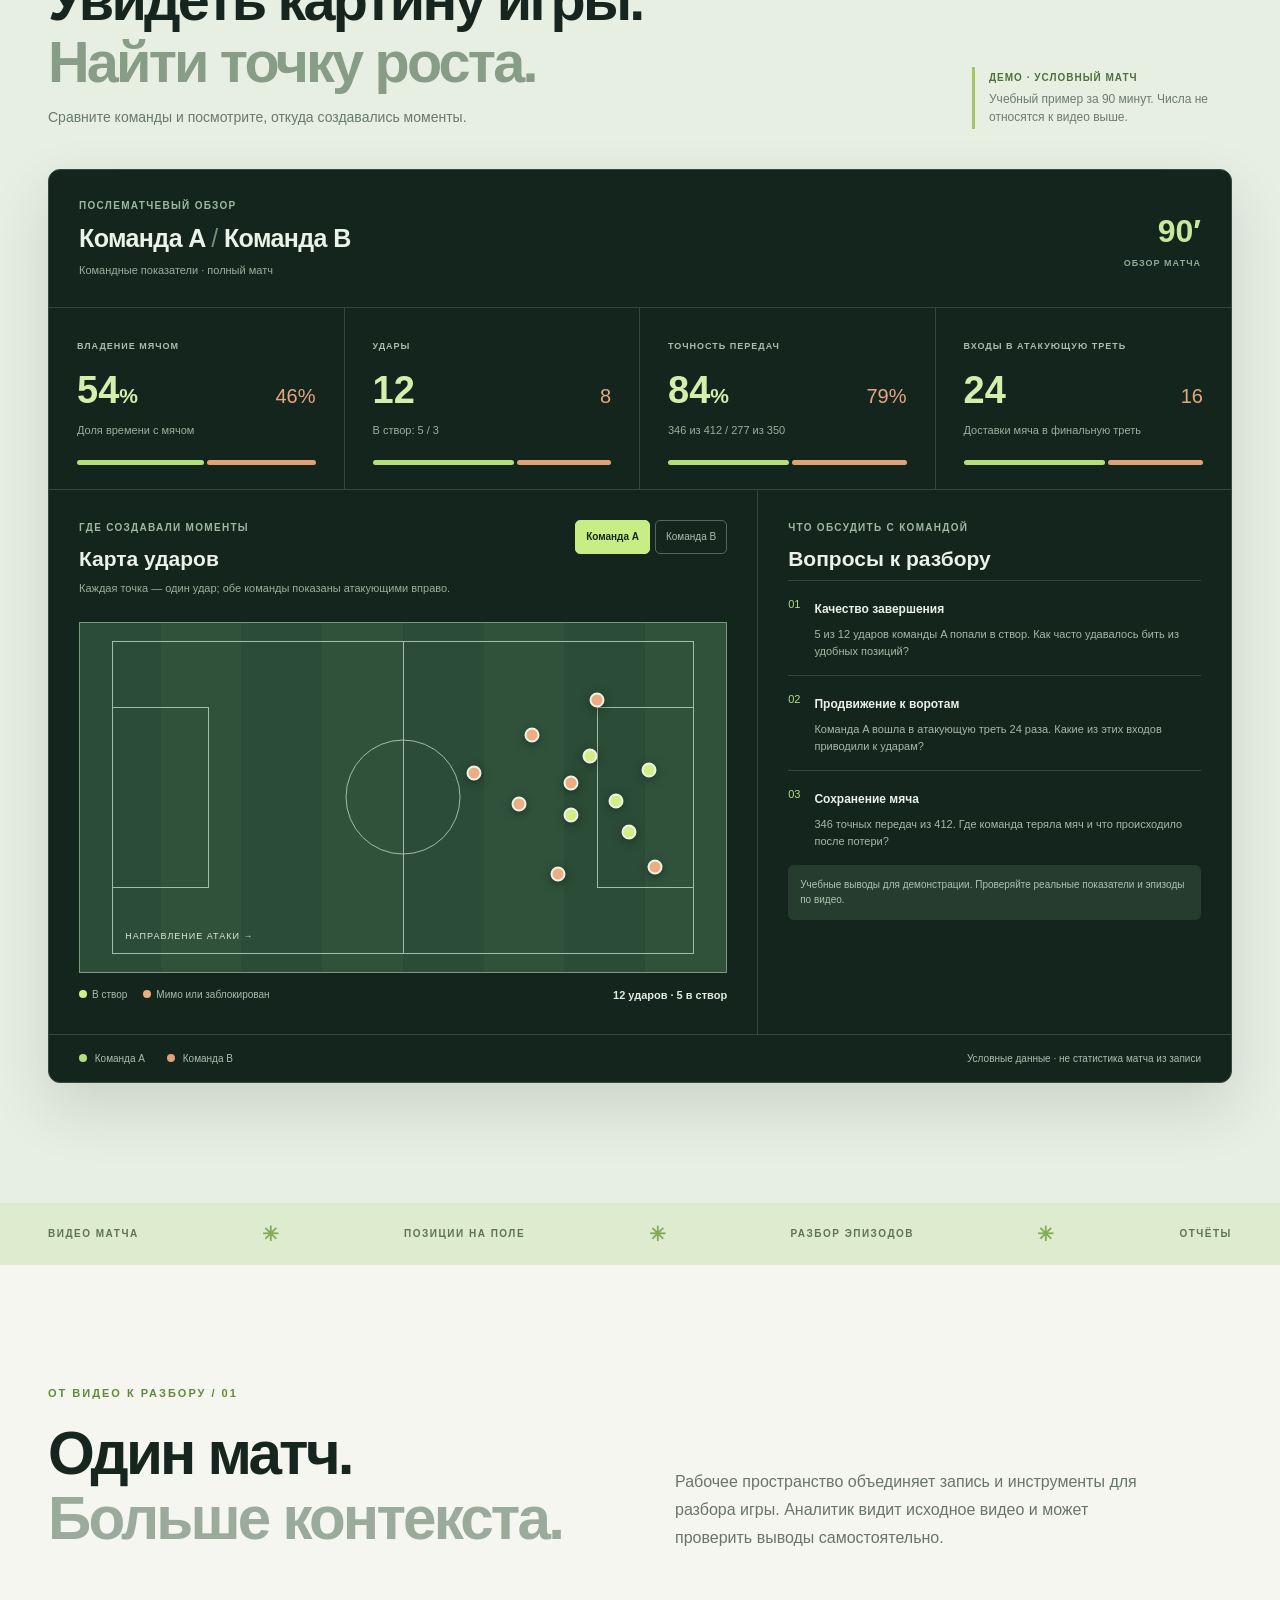
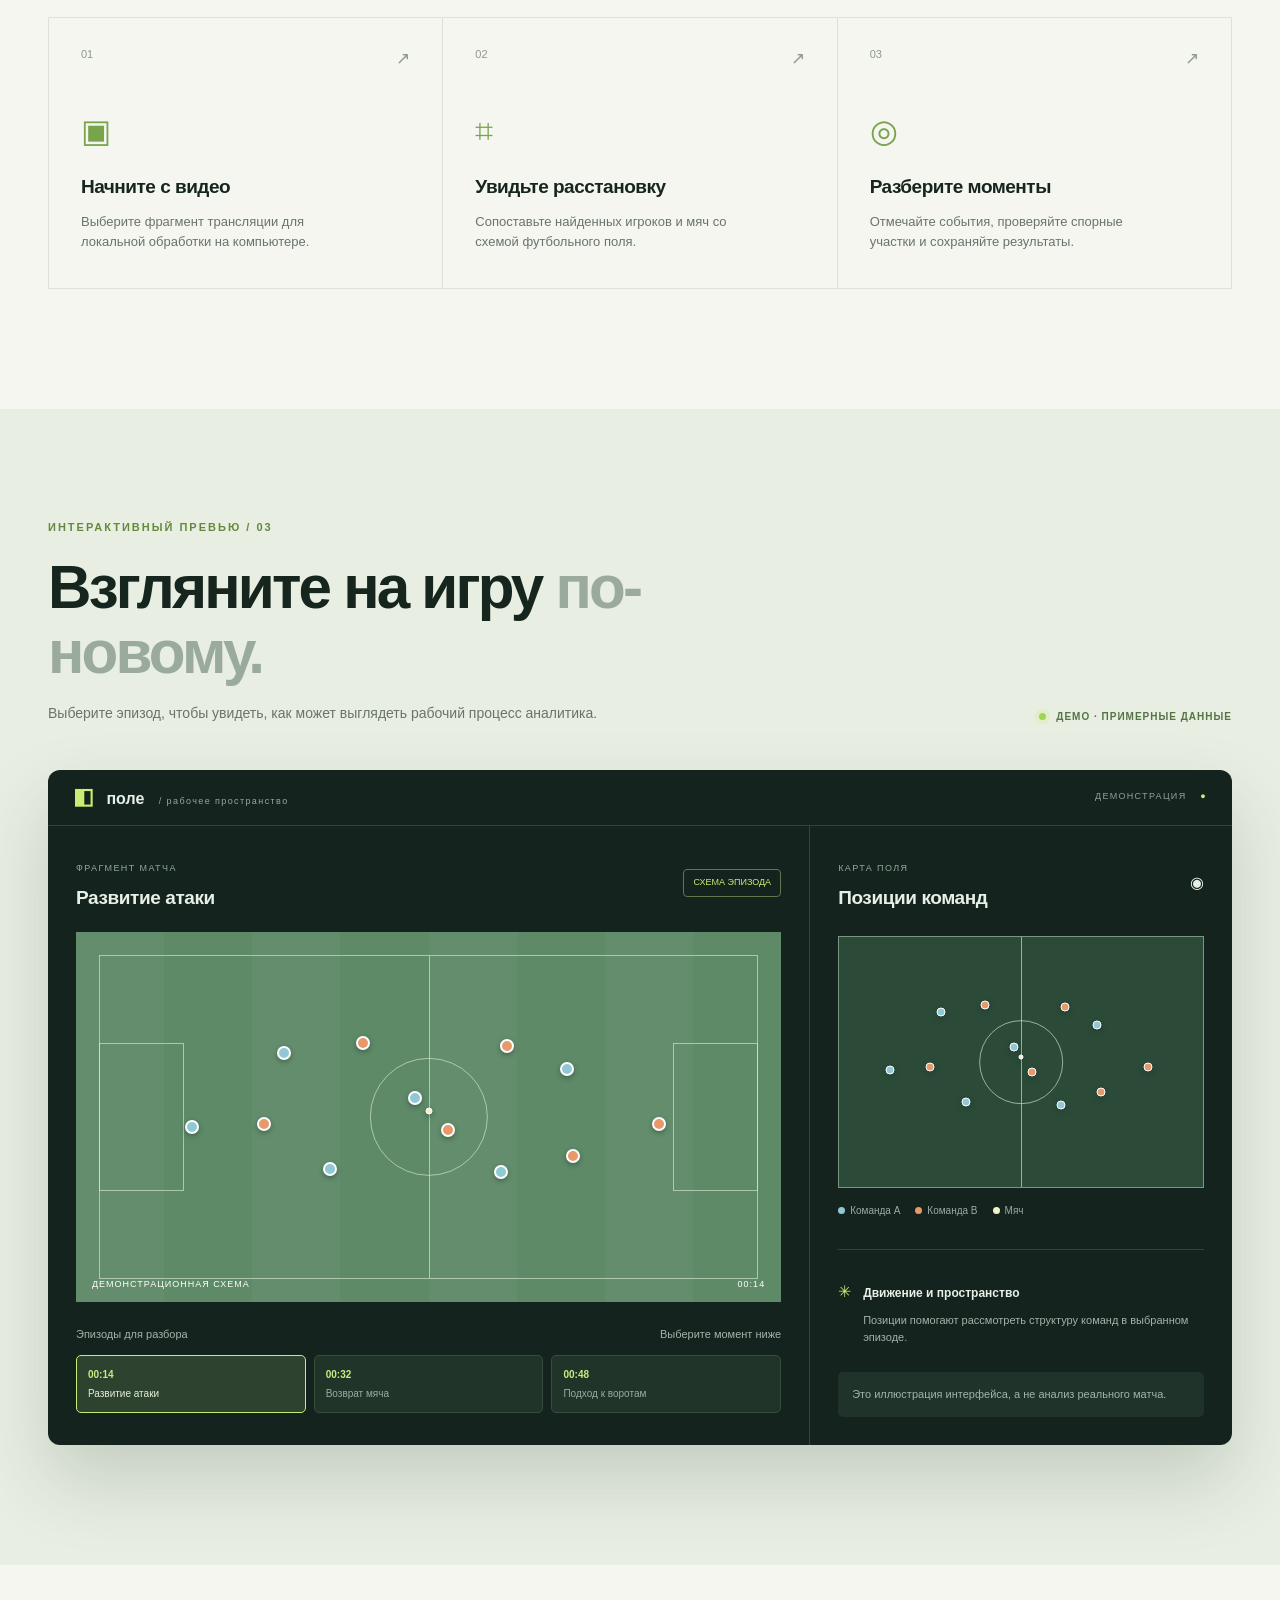
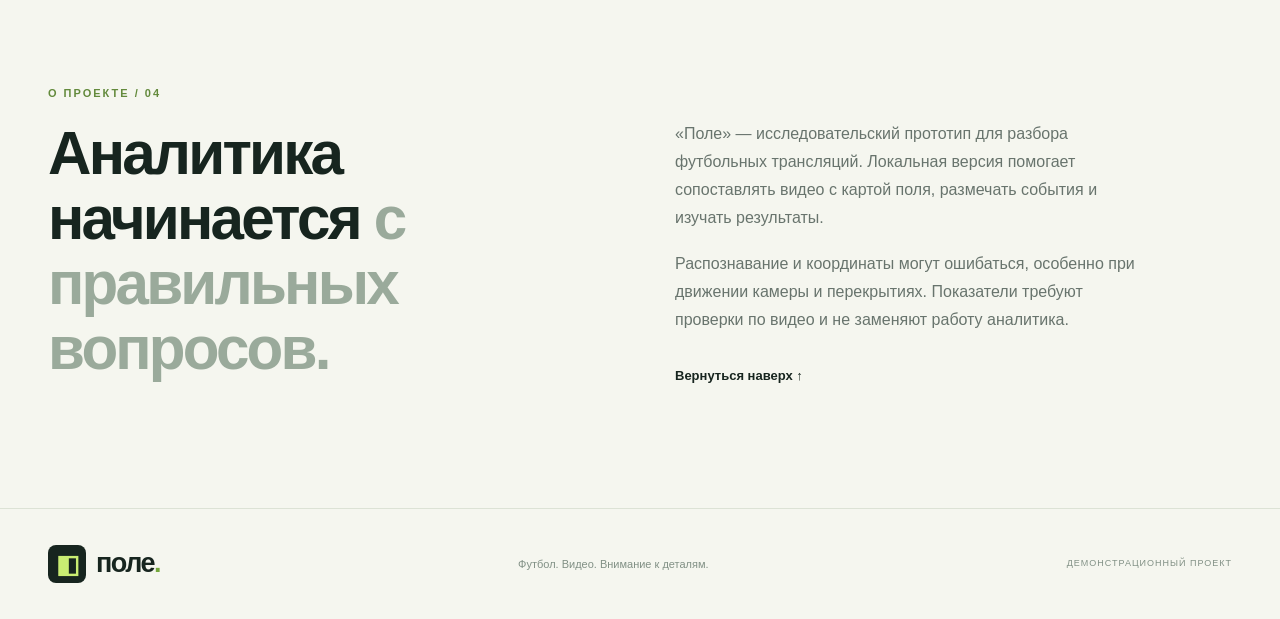
==== commit 84adab7b: "Add interactive tactical drawing demo" ====
--- a/index.html
+++ b/index.html
@@ -4,12 +4,13 @@
   <meta charset="utf-8"><meta name="viewport" content="width=device-width,initial-scale=1">
   <meta name="description" content="Поле — демонстрация интерфейса для анализа футбольного видео.">
   <meta name="theme-color" content="#101a18"><title>Поле — футбольная видеоаналитика</title>
-  <link rel="icon" href="favicon.svg" type="image/svg+xml"><link rel="stylesheet" href="style.css?v=7"><script defer src="app.js?v=7"></script>
+  <link rel="icon" href="favicon.svg" type="image/svg+xml"><link rel="stylesheet" href="style.css?v=8"><script defer src="app.js?v=7"></script><script defer src="tactical-demo.js?v=1"></script>
 </head>
 <body>
-<header class="topbar wrap"><a class="brand" href="#top" aria-label="Поле, на главную"><span class="brand-mark">◧</span><span>поле<span class="brand-dot">.</span></span></a><nav aria-label="Навигация"><a href="#coach-report">Метрики</a><a href="#match-context">Матч</a><a href="#analysis">Видео анализа</a><a href="#about">О проекте</a></nav><a class="nav-cta" href="#analysis">Смотреть видео <span>▶</span></a></header>
+<header class="topbar wrap"><a class="brand" href="#top" aria-label="Поле, на главную"><span class="brand-mark">◧</span><span>поле<span class="brand-dot">.</span></span></a><nav aria-label="Навигация"><a href="#coach-report">Метрики</a><a href="#tactical-demo">Редактор</a><a href="#match-context">Матч</a><a href="#analysis">Видео анализа</a><a href="#about">О проекте</a></nav><a class="nav-cta" href="#analysis">Смотреть видео <span>▶</span></a></header>
 <main id="top">
 <section class="hero wrap"><div class="hero-copy"><div class="eyebrow"><span class="live-dot"></span> ФУТБОЛЬНАЯ ВИДЕОАНАЛИТИКА</div><h1>Игра становится <em>понятнее.</em></h1><p>Видео, позиции игроков и ключевые эпизоды в одном рабочем пространстве. Инструмент для тех, кто хочет видеть больше на футбольном поле.</p><div class="hero-actions"><a class="button primary" href="#analysis">Смотреть видео <span>▶</span></a><a class="text-link" href="#workflow">Как это работает <span>↓</span></a></div><div class="hero-foot"><span><b>01</b> Видео</span><span><b>02</b> Позиции</span><span><b>03</b> Эпизоды</span></div></div><div class="hero-video" id="analysis"><div class="hero-video-heading"><span><i class="live-dot"></i> ЗАПИСЬ РАБОТЫ ПРОТОТИПА</span><span>15 СЕКУНД</span></div><div class="broadcast-stage"><video class="record-video" controls autoplay muted loop playsinline preload="metadata" poster="assets/analysis-poster.jpg" aria-label="Видео анализа футбольного матча"><source src="assets/analysis-demo.mp4" type="video/mp4">Ваш браузер не поддерживает видео.</video><div class="broadcast-overlay" id="broadcastOverlay" hidden><div class="broadcast-title"><span><i class="live-dot"></i> ДАННЫЕ ЗАПИСИ</span><span id="overlayTime">00:06</span></div><div class="broadcast-values"><div><span>ИГРОКИ В КАДРЕ</span><strong id="observedPlayers">—</strong><small id="observedTeams">A — · B — · ? —</small></div><div><span>МЯЧ</span><strong class="broadcast-status" id="observedBall">—</strong><small>наблюдение</small></div><div><span>ПОЛЕ</span><strong class="broadcast-status" id="observedField">—</strong><small>привязка</small></div></div></div></div><div class="hero-video-footer"><div><strong>Так работает «Поле»</strong><span>Реальный фрагмент анализа матча</span></div><button type="button" class="video-toggle" aria-label="Остановить видео">❚❚ <span>Пауза</span></button></div><div class="broadcast-controls"><button type="button" id="overlayToggle" aria-pressed="true">◉ Метрики на видео: вкл.</button><span id="overlayMessage">Наблюдения синхронизированы с записью</span></div><p class="hero-video-note">Детекции в кадре, а не составы команд. Распознавание может ошибаться.</p></div></section>
+<section class="tactical-demo-section" id="tactical-demo"><div class="wrap"><div class="tactical-demo-heading"><div><div class="eyebrow">ПОПРОБУЙТЕ САМИ</div><h2>Объясните игру <span>на одном кадре.</span></h2><p>Остановите видео, выделите игрока и покажите направление движения.</p></div><span class="tactical-demo-badge">ИНТЕРАКТИВНЫЙ ПРИМЕР</span></div><div class="tactical-demo-layout"><div class="tactical-demo-work"><div class="tactical-demo-bar"><span>ТАКТИЧЕСКИЙ РЕДАКТОР</span><span id="demoClock">00:00.0</span></div><div class="tactical-demo-stage"><video id="demoTacticalVideo" controls muted playsinline preload="metadata" poster="assets/analysis-poster.jpg"><source src="assets/analysis-demo.mp4" type="video/mp4"></video><canvas id="demoDrawing" aria-label="Маркеры и стрелки на кадре"></canvas></div><div class="tactical-demo-tools"><button type="button" id="demoPause">▶ Воспроизвести</button><button type="button" class="chosen" data-demo-tool="marker">● Маркер</button><button type="button" data-demo-tool="arrow">↗ Стрелка</button><button type="button" id="demoUndo">Отменить элемент</button></div><p class="tactical-demo-hint" id="demoDrawHint">Остановите видео и нажмите на кадр, чтобы поставить маркер. Для стрелки протяните по кадру.</p><div class="tactical-demo-actions"><input id="demoNote" maxlength="100" placeholder="Заметка к моменту"><button type="button" id="demoSave">Сохранить момент</button></div><p class="tactical-demo-disclaimer" id="demoSaveStatus" role="status">Пример использует запись выше. Разметка сохраняется только в этом браузере.</p></div><aside class="tactical-demo-side"><div class="eyebrow">МОМЕНТЫ ДЛЯ РАЗБОРА</div><h3>Сохранённые кадры</h3><p>Нажмите на момент, чтобы снова открыть его и обсудить с командой.</p><div id="demoMoments"></div><button type="button" id="demoClear" disabled>Очистить текущую разметку</button></aside></div></div></section>
 <section class="context-section" id="match-context"><div class="wrap"><div class="context-intro"><div><div class="eyebrow">ПАСПОРТ МАТЧА</div><h2>Вся информация <span>перед глазами.</span></h2><p>Стадион, условия, составы и судейская бригада рядом с разбором игры.</p></div><span class="context-badge">ВЫМЫШЛЕННЫЙ МАТЧ · ДАННЫЕ МОЖНО ИЗМЕНИТЬ</span></div><div class="match-card"><div class="match-card-head"><div><span>КОНТЕКСТ МАТЧА</span><h3><span id="teamAName">Север</span> <i> / </i> <span id="teamBName">Орбита</span></h3></div><span>ДАННЫЕ ВВОДЯТСЯ ВРУЧНУЮ</span></div><div class="context-grid"><article><span>⌖</span><div><small>СТАДИОН</small><strong id="showStadium">Пример стадиона</strong></div></article><article><span>☀</span><div><small>ПОГОДА</small><strong id="showWeather">Ясно, +18 °C</strong></div></article><article><span>⚑</span><div><small>СУДЕЙСКАЯ БРИГАДА</small><strong id="showOfficials">Главный судья: Алексей Волков</strong></div></article></div><div class="squads"><div><small>СОСТАВ · КОМАНДА A</small><div class="squad-list" id="showSquadA"></div></div><div><small>СОСТАВ · КОМАНДА B</small><div class="squad-list" id="showSquadB"></div></div></div><details class="context-editor"><summary>Изменить данные матча <span>＋</span></summary><form id="contextForm"><div class="context-fields"><label>Название команды A<input id="editTeamA" maxlength="60"></label><label>Название команды B<input id="editTeamB" maxlength="60"></label><label>Стадион<input id="editStadium" maxlength="100" placeholder="Название стадиона"></label><label>Погода<input id="editWeather" maxlength="100" placeholder="Температура и условия"></label><label>Судьи<textarea id="editOfficials" maxlength="300" rows="3" placeholder="Главный судья и помощники"></textarea></label><label>Команда A<textarea id="editSquadA" maxlength="500" rows="3" placeholder="Номера и имена игроков"></textarea></label><label>Команда B<textarea id="editSquadB" maxlength="500" rows="3" placeholder="Номера и имена игроков"></textarea></label></div><button type="submit">Сохранить данные</button><button type="button" class="example-fill" id="fillExample">Заполнить примером</button><span role="status" id="contextStatus"></span></form></details><p class="context-disclaimer">Вымышленный матч и персонажи. Данные сохраняются только в этом браузере и не связаны с видеозаписью или анализом.</p></div></div></section>
 <section class="coach-section" id="coach-report"><div class="wrap"><div class="coach-intro"><div><div class="eyebrow">ОБЗОР ДЛЯ ТРЕНЕРА</div><h2>Увидеть картину игры.<br><span>Найти точку роста.</span></h2><p>Сравните команды и посмотрите, откуда создавались моменты.</p></div><div class="example-label"><strong>ДЕМО · УСЛОВНЫЙ МАТЧ</strong><span>Учебный пример за 90 минут. Числа не относятся к видео выше.</span></div></div>
 <div class="coach-dashboard"><div class="coach-header"><div><div class="coach-kicker">ПОСЛЕМАТЧЕВЫЙ ОБЗОР</div><h3>Команда A <span> / </span> Команда B</h3><p>Командные показатели · полный матч</p></div><div class="coach-head-mark">90′ <span>ОБЗОР МАТЧА</span></div></div>
--- a/style.css
+++ b/style.css
@@ -8,3 +8,4 @@
 .broadcast-stage{position:relative;background:#101c17}.broadcast-overlay{position:absolute;left:2%;bottom:8%;width:min(63%,360px);background:#0f1e19ed;border:1px solid #799a72;border-radius:5px;color:#eff6ed;box-shadow:0 6px 20px #0007;pointer-events:none}.broadcast-overlay[hidden]{display:none}.broadcast-title{display:flex;justify-content:space-between;align-items:center;border-bottom:1px solid #536d58;padding:7px 9px;color:#c6e89d;font-size:8px;font-weight:700;letter-spacing:.7px}.broadcast-values{display:grid;grid-template-columns:1.3fr 1fr 1fr}.broadcast-values>div{padding:8px 9px;border-right:1px solid #455c4a;min-width:0}.broadcast-values>div:last-child{border-right:0}.broadcast-values span,.broadcast-values small,.broadcast-values strong{display:block}.broadcast-values span{font-size:7px;letter-spacing:.4px;color:#b5cbb8}.broadcast-values strong{font-size:20px;line-height:1.15;margin:5px 0 2px;color:#d3f69c;font-variant-numeric:tabular-nums}.broadcast-values strong.broadcast-status{font-size:13px;line-height:1.35;margin:6px 0 3px}.broadcast-values small{font-size:8px;color:#b6c7b7}.broadcast-controls{display:flex;align-items:center;justify-content:space-between;gap:10px;padding:0 18px 12px}.broadcast-controls button{border:1px solid #58755c;background:#253d2d;color:#d9f3c1;border-radius:5px;padding:7px 10px;font-size:10px;font-weight:600;cursor:pointer}.broadcast-controls button[aria-pressed=false]{color:#a7baab;background:transparent}.broadcast-controls button:disabled{opacity:.5;cursor:default}.broadcast-controls>span{color:#a5bca9;font-size:9px;text-align:right}@media(max-width:600px){.broadcast-overlay{width:70%;bottom:9%}.broadcast-title{font-size:7px;padding:5px 7px}.broadcast-values>div{padding:5px 6px}.broadcast-values span{font-size:6px}.broadcast-values strong{font-size:16px;margin:3px 0 1px}.broadcast-values strong.broadcast-status{font-size:10px;margin:4px 0 1px}.broadcast-values small{font-size:7px}.broadcast-controls{align-items:flex-start;flex-direction:column}.broadcast-controls>span{text-align:left}}
 .context-section{padding:110px 0;background:#f5f6ef}.context-intro{display:flex;justify-content:space-between;align-items:end;gap:25px;margin-bottom:40px}.context-intro h2{font-size:clamp(40px,4.5vw,62px);line-height:1.08;letter-spacing:-2.8px;font-weight:650;margin:18px 0 14px}.context-intro h2 span{color:#8ca18d}.context-intro p{font-size:14px;color:#68796d}.context-badge{font-size:10px;color:#648749;letter-spacing:1px;font-weight:700}.match-card{background:white;border:1px solid #d7e0d2;border-radius:10px;overflow:hidden;box-shadow:0 20px 55px #29412d0d}.match-card-head{padding:25px 30px;background:#e8f0e3;display:flex;align-items:center;justify-content:space-between;gap:20px}.match-card-head span,.context-grid small,.squads small{font-size:9px;letter-spacing:1.2px;color:#70876f;font-weight:700}.match-card-head h3{font-size:23px;margin-top:4px}.match-card-head h3 i{font-style:normal;color:#9aac98}.context-grid{display:grid;grid-template-columns:repeat(3,1fr)}.context-grid article{display:flex;gap:14px;padding:26px 30px;border-right:1px solid #e4eae1}.context-grid article:last-child{border:0}.context-grid article>span{font-size:23px;color:#7aa44d}.context-grid strong,.context-grid small{display:block}.context-grid strong{font-size:15px;margin-top:6px;white-space:pre-wrap;overflow-wrap:anywhere}.squads{display:grid;grid-template-columns:1fr 1fr;border-top:1px solid #e4eae1}.squads>div{padding:22px 30px}.squads>div+div{border-left:1px solid #e4eae1}.squads p{font-size:13px;color:#465b4b;margin-top:8px;white-space:pre-wrap;overflow-wrap:anywhere}.context-editor{border-top:1px solid #e4eae1}.context-editor summary{padding:18px 30px;cursor:pointer;color:#4f7835;font-weight:700;font-size:13px;list-style:none;display:flex;justify-content:space-between}.context-editor summary::-webkit-details-marker{display:none}.context-editor summary:focus-visible{outline:3px solid #91b94f;outline-offset:-4px}.context-editor form{padding:0 30px 25px}.context-fields{display:grid;grid-template-columns:repeat(2,1fr);gap:15px}.context-fields label{display:flex;flex-direction:column;gap:6px;font-size:11px;font-weight:600;color:#5a6d5d}.context-fields input,.context-fields textarea{font:inherit;font-size:13px;color:#17251f;border:1px solid #cedbc9;border-radius:5px;padding:10px;background:#fafcf8;resize:vertical;width:100%}.context-editor button{margin-top:18px;background:#1b3525;color:white;border:0;border-radius:5px;padding:11px 15px;font-weight:650;font-size:12px;cursor:pointer}.context-editor #contextStatus{font-size:11px;color:#59734f;margin-left:12px}.context-disclaimer{border-top:1px solid #e4eae1;margin:0;padding:15px 30px;color:#7b8c7d;font-size:11px}@media(max-width:700px){.context-section{padding:75px 0}.context-intro{align-items:start;flex-direction:column}.context-intro h2{font-size:38px;letter-spacing:-2px}.match-card-head{padding:20px;align-items:start;flex-direction:column}.match-card-head h3{font-size:20px}.context-grid{grid-template-columns:1fr}.context-grid article{padding:16px 20px;border-right:0;border-bottom:1px solid #e4eae1}.squads>div{padding:18px 20px}.context-editor summary{padding:18px 20px}.context-editor form{padding:0 20px 20px}.context-fields{grid-template-columns:1fr}.context-disclaimer{padding:15px 20px}}
 .match-card-head h3 #teamAName,.match-card-head h3 #teamBName{font-size:23px;letter-spacing:-.5px;color:#1b3021;font-weight:700}.context-grid strong{line-height:1.55}.squads{background:#fbfcf9}.squad-list{display:grid;grid-template-columns:1fr 1fr;gap:2px 20px;margin-top:14px}.squad-player{display:flex;gap:9px;align-items:baseline;padding:7px 0;border-bottom:1px solid #edf1eb;font-size:12px;line-height:1.45;color:#405649;overflow-wrap:anywhere}.squad-number{flex:0 0 24px;font-weight:700;color:#6e9947;font-variant-numeric:tabular-nums}.context-editor .example-fill{margin-left:8px;background:#e8f0e3;color:#426537}.context-grid strong#showOfficials{font-size:12px}@media(max-width:900px){.squad-list{grid-template-columns:1fr}}@media(max-width:600px){.squads{grid-template-columns:1fr}.squads>div+div{border-left:0;border-top:1px solid #e4eae1}.squad-list{grid-template-columns:1fr 1fr;gap:2px 10px}.squad-player{font-size:11px}.squad-number{flex-basis:19px}.match-card-head h3 #teamAName,.match-card-head h3 #teamBName{font-size:20px}}
+.tactical-demo-section{background:#17291f;color:#edf5e9;padding:110px 0}.tactical-demo-heading{display:flex;justify-content:space-between;align-items:end;gap:24px;margin-bottom:35px}.tactical-demo-heading .eyebrow{color:#b5e47a}.tactical-demo-heading h2{font-size:clamp(40px,4.5vw,62px);line-height:1.08;letter-spacing:-2.6px;margin:18px 0 12px}.tactical-demo-heading h2 span{color:#a5c9a3}.tactical-demo-heading p{color:#adbfaf;font-size:14px}.tactical-demo-badge{color:#b8d9ac;font-size:10px;font-weight:700;letter-spacing:1px}.tactical-demo-layout{display:grid;grid-template-columns:minmax(0,1.8fr) minmax(250px,.8fr);gap:14px}.tactical-demo-work,.tactical-demo-side{border:1px solid #405a48;background:#102018;border-radius:8px;padding:20px}.tactical-demo-bar{display:flex;justify-content:space-between;color:#b6cdb5;font-size:10px;letter-spacing:1px;margin-bottom:12px}.tactical-demo-stage{position:relative;line-height:0;background:#050b07}.tactical-demo-stage video{width:100%;display:block}.tactical-demo-stage canvas{position:absolute;inset:0;width:100%;height:100%;pointer-events:none;touch-action:none}.tactical-demo-stage canvas.editable{pointer-events:auto;cursor:crosshair}.tactical-demo-tools{display:flex;flex-wrap:wrap;gap:7px;margin-top:15px}.tactical-demo-tools button,.tactical-demo-side button{background:#23382a;border:1px solid #456049;border-radius:5px;color:#dcebdd;padding:9px 12px;font-size:11px;cursor:pointer}.tactical-demo-tools button.chosen{background:#c7ed85;color:#18291c;border-color:#c7ed85;font-weight:700}.tactical-demo-tools button:disabled,.tactical-demo-side button:disabled{opacity:.45;cursor:default}.tactical-demo-hint,.tactical-demo-disclaimer{font-size:11px;color:#a8bcaa;margin-top:12px}.tactical-demo-actions{display:flex;gap:8px;margin-top:14px}.tactical-demo-actions input{flex:1;min-width:0;padding:11px;border:1px solid #456049;border-radius:5px;background:#172b1e;color:white;font:inherit;font-size:12px}.tactical-demo-actions button{padding:10px 14px;border:0;border-radius:5px;background:#c7ed85;color:#17291d;font-weight:700;cursor:pointer}.tactical-demo-side h3{font-size:21px;margin-top:10px}.tactical-demo-side>p{font-size:12px;color:#a8bcaa;margin:10px 0 16px}.tactical-demo-side .eyebrow{color:#b5e47a}.tactical-demo-side #demoMoments{display:grid;gap:8px}.tactical-demo-side .demo-moment{display:flex;gap:10px;text-align:left}.demo-moment b{color:#c7ed85;font-variant-numeric:tabular-nums}.tactical-demo-side #demoClear{margin-top:18px}.tactical-demo-stage canvas:focus-visible,.tactical-demo-actions input:focus-visible{outline:3px solid #b5e47a;outline-offset:2px}@media(max-width:900px){.tactical-demo-heading{align-items:start;flex-direction:column}.tactical-demo-layout{grid-template-columns:1fr}}@media(max-width:600px){.tactical-demo-section{padding:75px 0}.tactical-demo-heading h2{font-size:39px;letter-spacing:-2px}.tactical-demo-work,.tactical-demo-side{padding:15px}.tactical-demo-actions{flex-direction:column}}
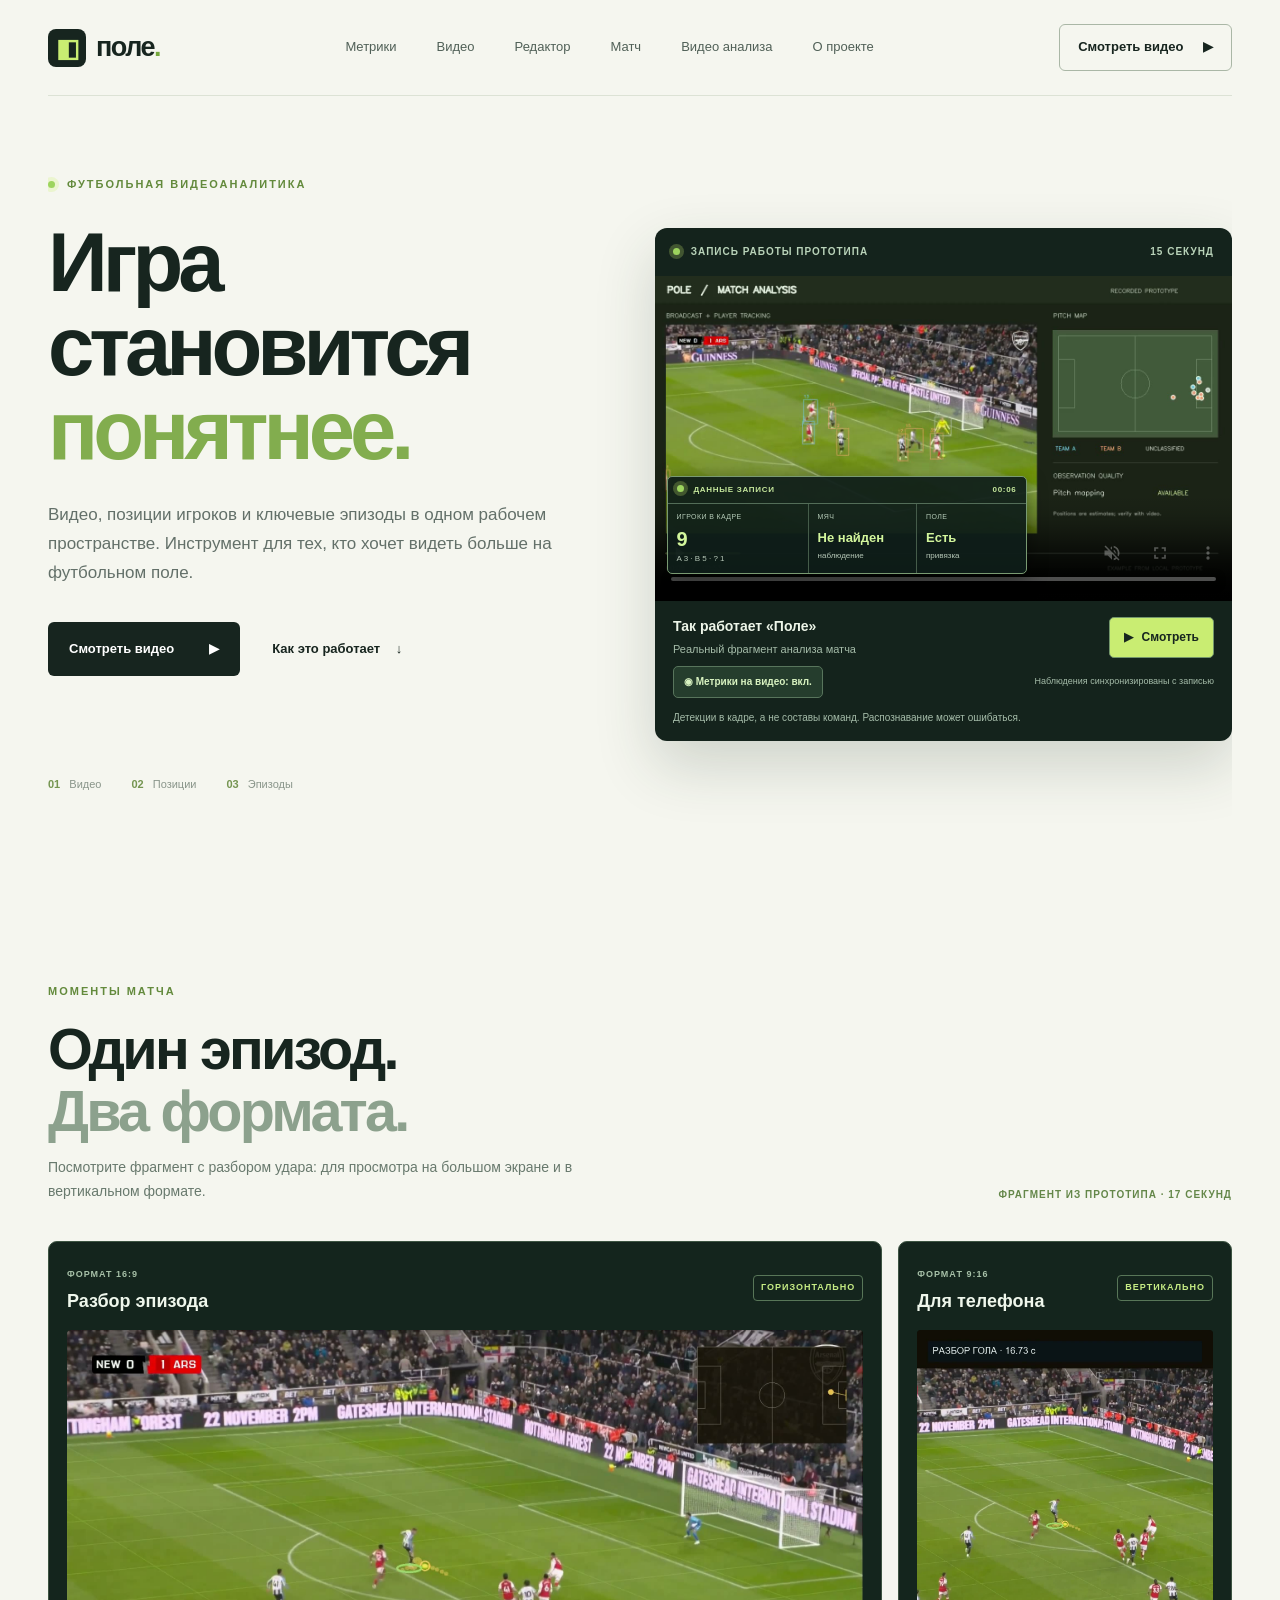
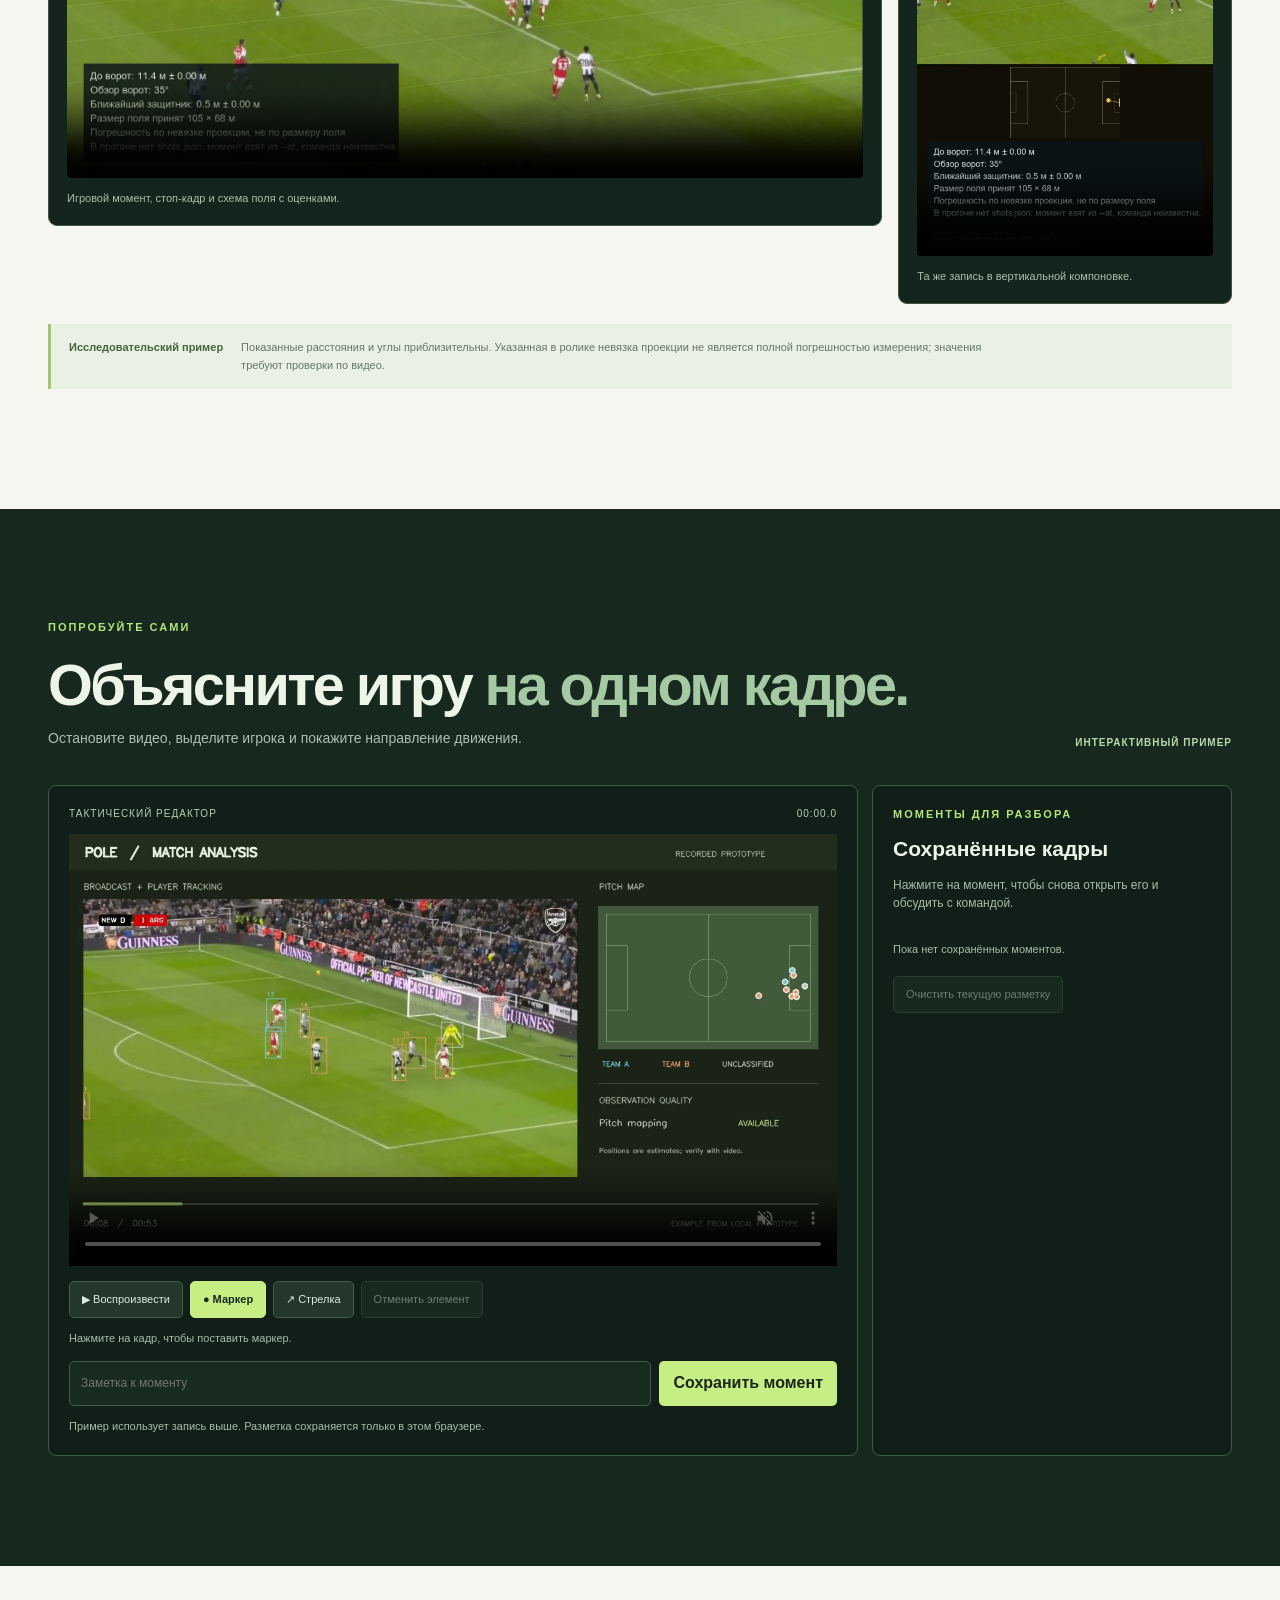
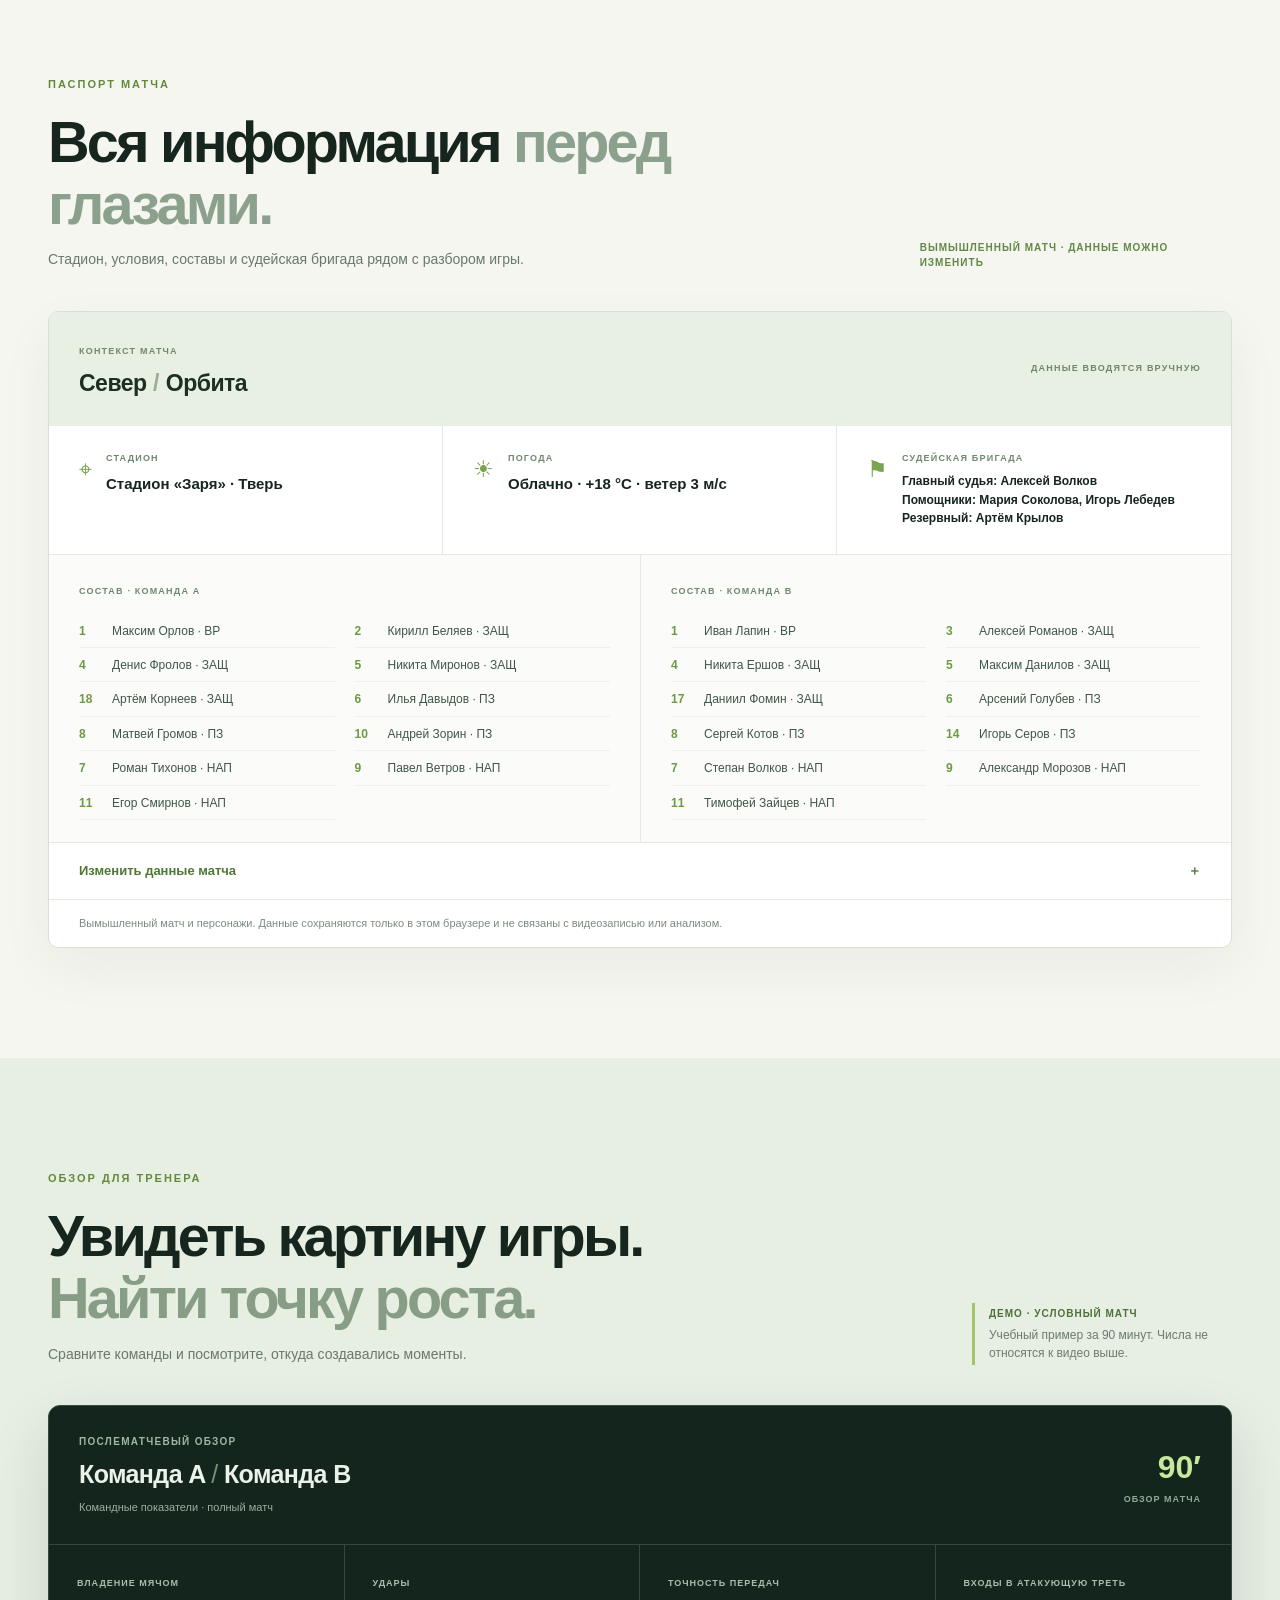
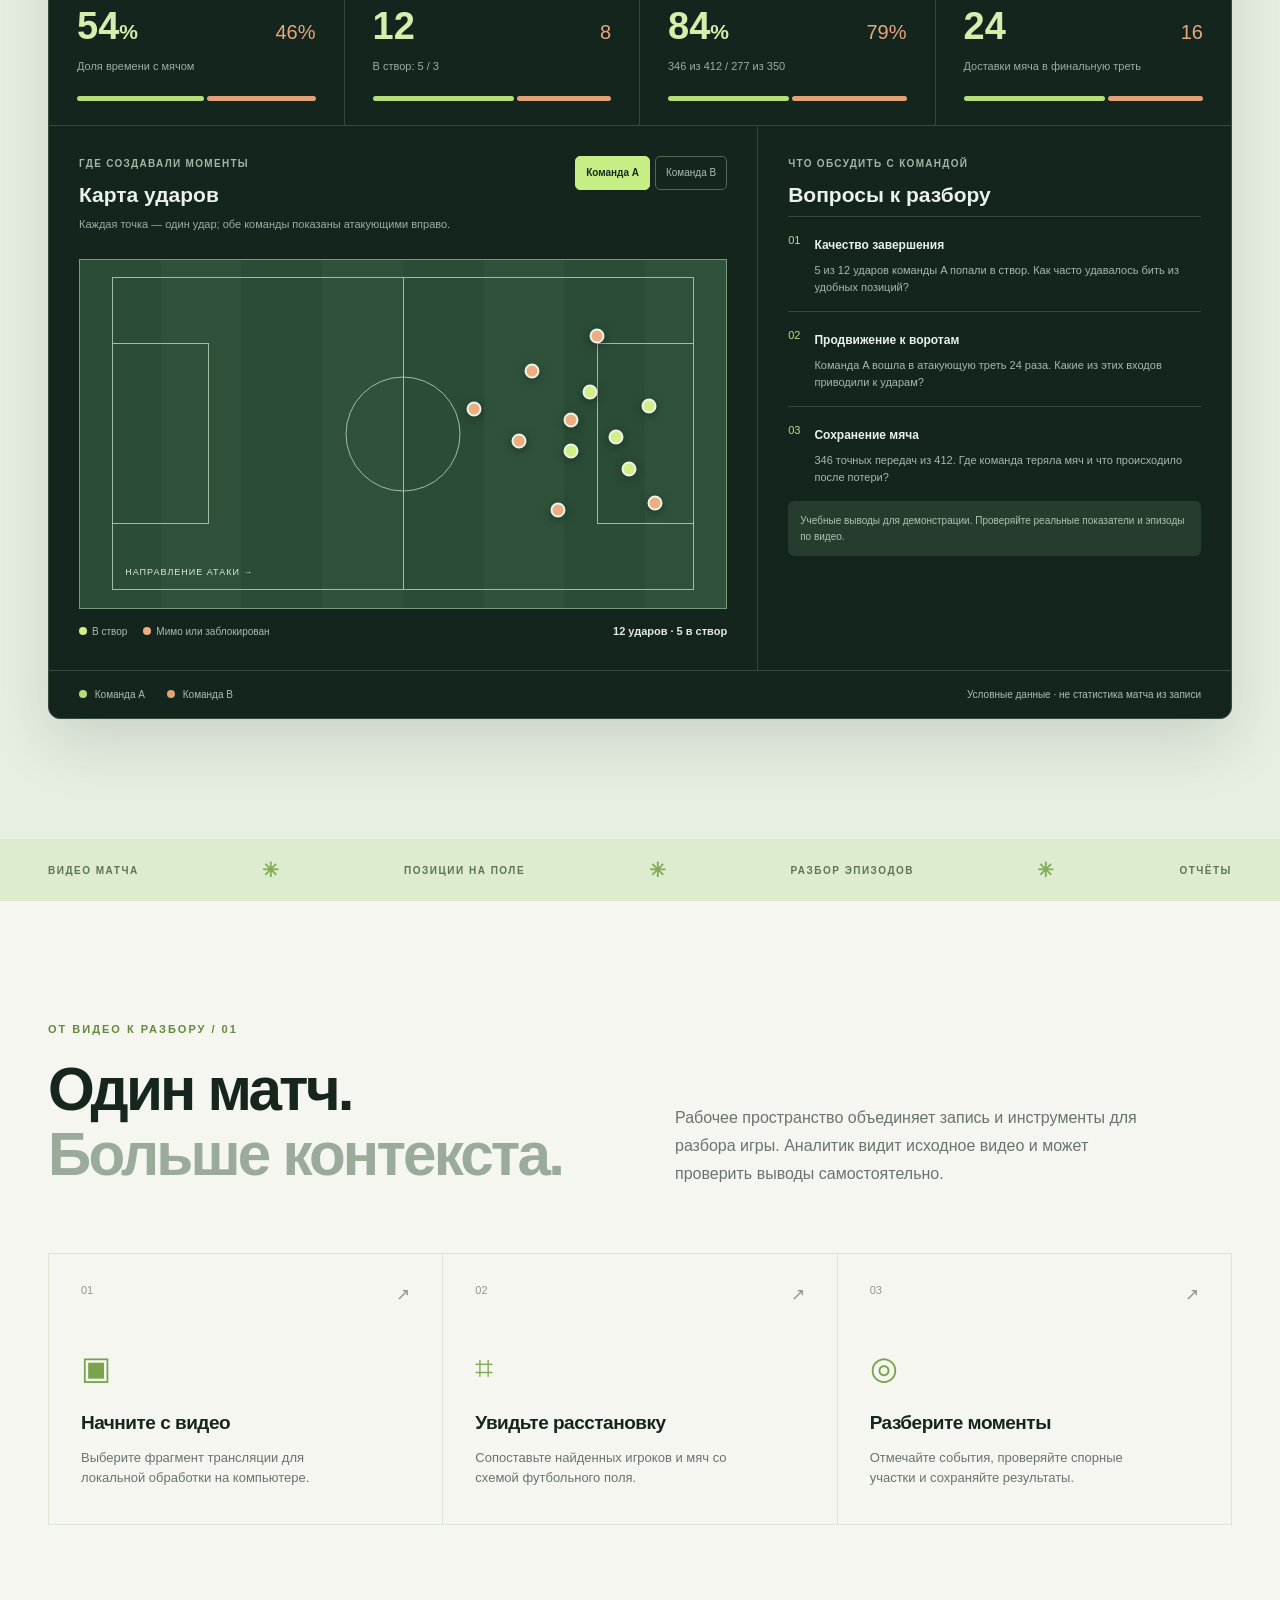
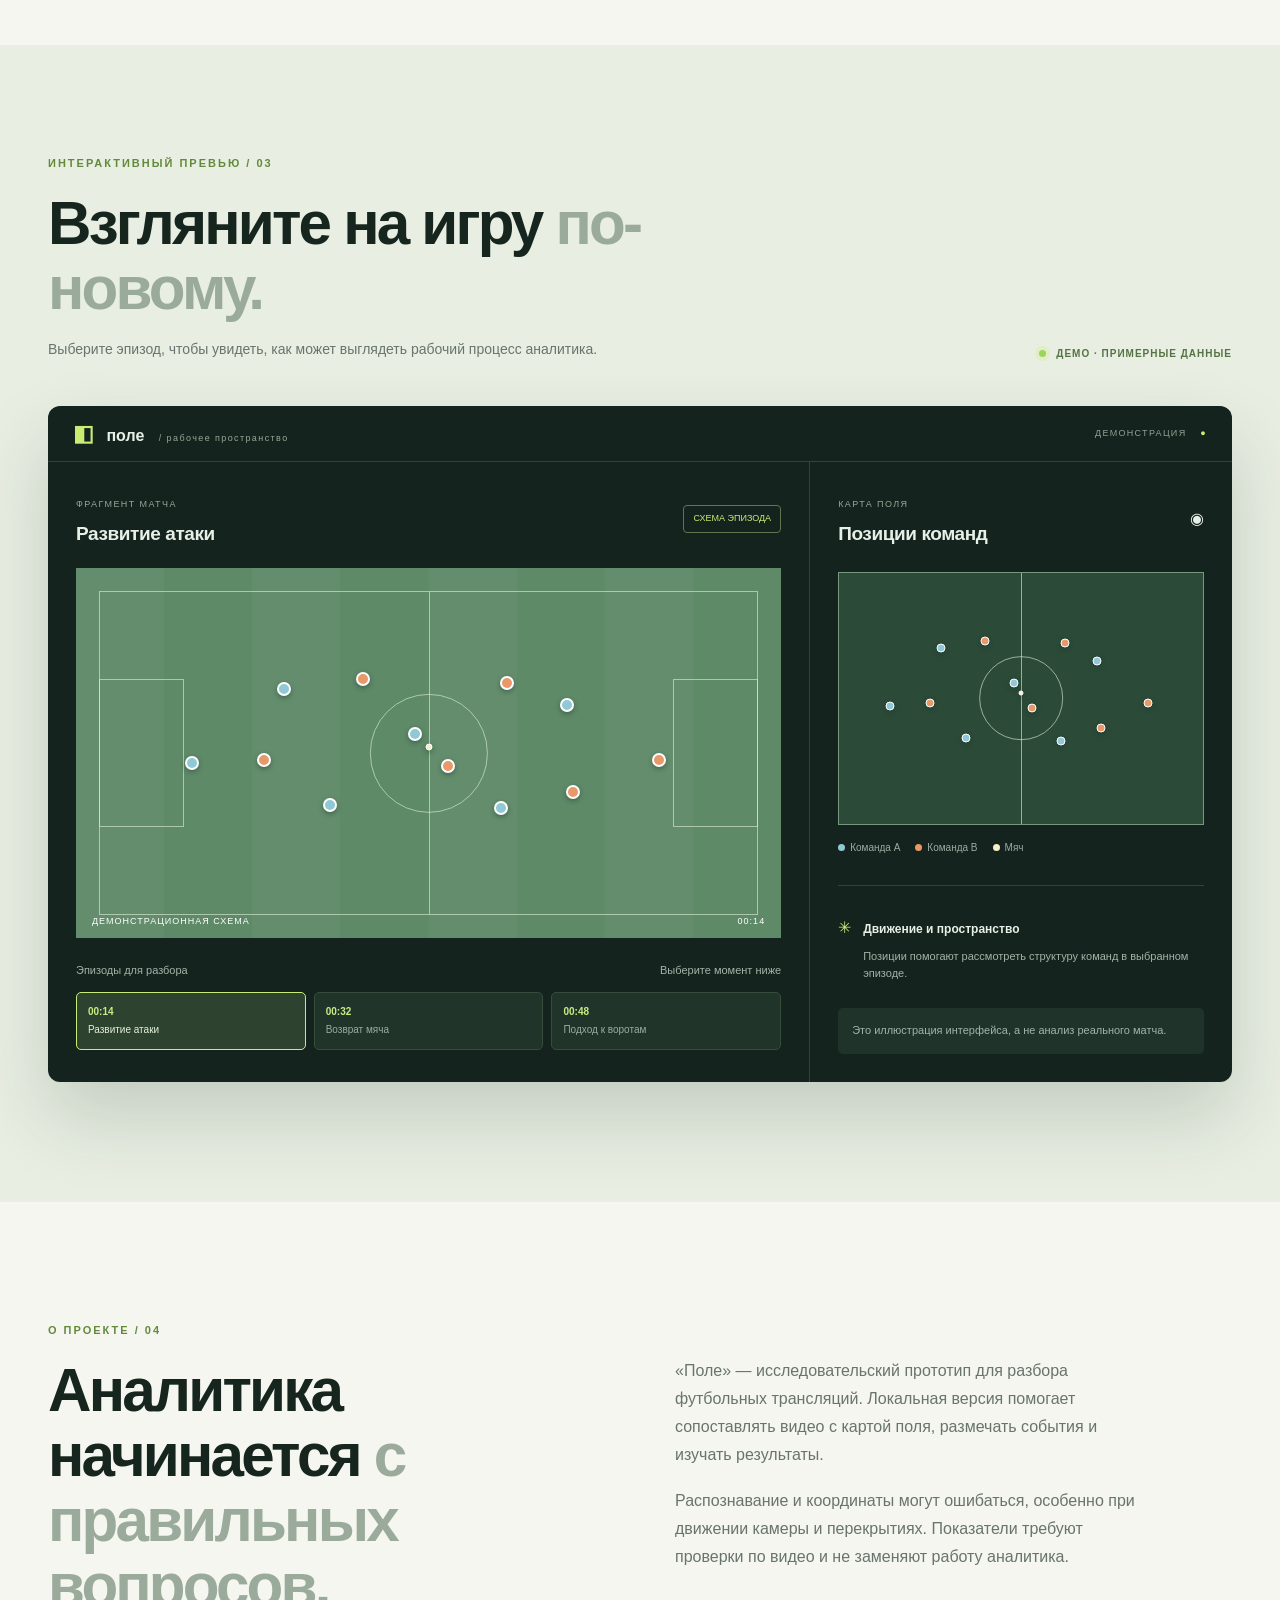
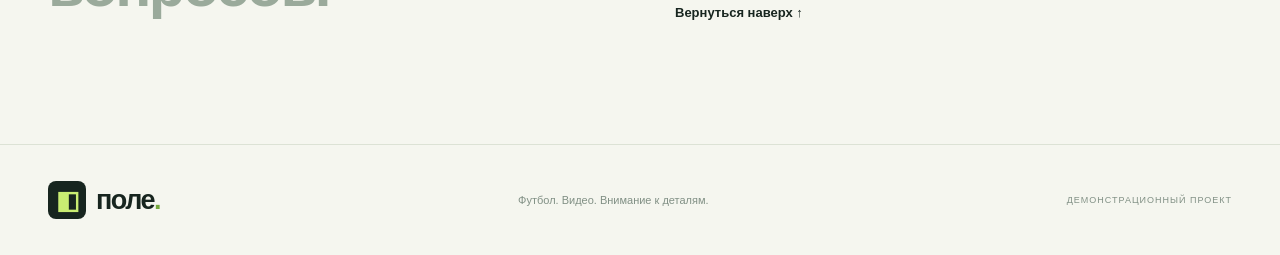
==== commit e5cf6819: "Show match highlight in two formats" ====
--- a/index.html
+++ b/index.html
@@ -4,12 +4,13 @@
   <meta charset="utf-8"><meta name="viewport" content="width=device-width,initial-scale=1">
   <meta name="description" content="Поле — демонстрация интерфейса для анализа футбольного видео.">
   <meta name="theme-color" content="#101a18"><title>Поле — футбольная видеоаналитика</title>
-  <link rel="icon" href="favicon.svg" type="image/svg+xml"><link rel="stylesheet" href="style.css?v=8"><script defer src="app.js?v=7"></script><script defer src="tactical-demo.js?v=1"></script>
+  <link rel="icon" href="favicon.svg" type="image/svg+xml"><link rel="stylesheet" href="style.css?v=9"><script defer src="app.js?v=7"></script><script defer src="tactical-demo.js?v=1"></script>
 </head>
 <body>
-<header class="topbar wrap"><a class="brand" href="#top" aria-label="Поле, на главную"><span class="brand-mark">◧</span><span>поле<span class="brand-dot">.</span></span></a><nav aria-label="Навигация"><a href="#coach-report">Метрики</a><a href="#tactical-demo">Редактор</a><a href="#match-context">Матч</a><a href="#analysis">Видео анализа</a><a href="#about">О проекте</a></nav><a class="nav-cta" href="#analysis">Смотреть видео <span>▶</span></a></header>
+<header class="topbar wrap"><a class="brand" href="#top" aria-label="Поле, на главную"><span class="brand-mark">◧</span><span>поле<span class="brand-dot">.</span></span></a><nav aria-label="Навигация"><a href="#coach-report">Метрики</a><a href="#highlights">Видео</a><a href="#tactical-demo">Редактор</a><a href="#match-context">Матч</a><a href="#analysis">Видео анализа</a><a href="#about">О проекте</a></nav><a class="nav-cta" href="#analysis">Смотреть видео <span>▶</span></a></header>
 <main id="top">
 <section class="hero wrap"><div class="hero-copy"><div class="eyebrow"><span class="live-dot"></span> ФУТБОЛЬНАЯ ВИДЕОАНАЛИТИКА</div><h1>Игра становится <em>понятнее.</em></h1><p>Видео, позиции игроков и ключевые эпизоды в одном рабочем пространстве. Инструмент для тех, кто хочет видеть больше на футбольном поле.</p><div class="hero-actions"><a class="button primary" href="#analysis">Смотреть видео <span>▶</span></a><a class="text-link" href="#workflow">Как это работает <span>↓</span></a></div><div class="hero-foot"><span><b>01</b> Видео</span><span><b>02</b> Позиции</span><span><b>03</b> Эпизоды</span></div></div><div class="hero-video" id="analysis"><div class="hero-video-heading"><span><i class="live-dot"></i> ЗАПИСЬ РАБОТЫ ПРОТОТИПА</span><span>15 СЕКУНД</span></div><div class="broadcast-stage"><video class="record-video" controls autoplay muted loop playsinline preload="metadata" poster="assets/analysis-poster.jpg" aria-label="Видео анализа футбольного матча"><source src="assets/analysis-demo.mp4" type="video/mp4">Ваш браузер не поддерживает видео.</video><div class="broadcast-overlay" id="broadcastOverlay" hidden><div class="broadcast-title"><span><i class="live-dot"></i> ДАННЫЕ ЗАПИСИ</span><span id="overlayTime">00:06</span></div><div class="broadcast-values"><div><span>ИГРОКИ В КАДРЕ</span><strong id="observedPlayers">—</strong><small id="observedTeams">A — · B — · ? —</small></div><div><span>МЯЧ</span><strong class="broadcast-status" id="observedBall">—</strong><small>наблюдение</small></div><div><span>ПОЛЕ</span><strong class="broadcast-status" id="observedField">—</strong><small>привязка</small></div></div></div></div><div class="hero-video-footer"><div><strong>Так работает «Поле»</strong><span>Реальный фрагмент анализа матча</span></div><button type="button" class="video-toggle" aria-label="Остановить видео">❚❚ <span>Пауза</span></button></div><div class="broadcast-controls"><button type="button" id="overlayToggle" aria-pressed="true">◉ Метрики на видео: вкл.</button><span id="overlayMessage">Наблюдения синхронизированы с записью</span></div><p class="hero-video-note">Детекции в кадре, а не составы команд. Распознавание может ошибаться.</p></div></section>
+<section class="highlights-section" id="highlights"><div class="wrap"><div class="highlights-heading"><div><div class="eyebrow">МОМЕНТЫ МАТЧА</div><h2>Один эпизод.<br><span>Два формата.</span></h2><p>Посмотрите фрагмент с разбором удара: для просмотра на большом экране и в вертикальном формате.</p></div><span class="highlight-badge">ФРАГМЕНТ ИЗ ПРОТОТИПА · 17 СЕКУНД</span></div><div class="highlights-grid"><article class="highlight-card"><div class="highlight-card-head"><div><span>ФОРМАТ 16:9</span><h3>Разбор эпизода</h3></div><span class="highlight-tag">ГОРИЗОНТАЛЬНО</span></div><video controls playsinline preload="none" poster="assets/goal-wide-poster.jpg" aria-label="Горизонтальный фрагмент разбора удара"><source src="assets/goal-16x9.mp4" type="video/mp4">Ваш браузер не поддерживает видео.</video><p>Игровой момент, стоп-кадр и схема поля с оценками.</p></article><article class="highlight-card highlight-vertical"><div class="highlight-card-head"><div><span>ФОРМАТ 9:16</span><h3>Для телефона</h3></div><span class="highlight-tag">ВЕРТИКАЛЬНО</span></div><video controls playsinline preload="none" poster="assets/goal-vertical-poster.jpg" aria-label="Вертикальный фрагмент разбора удара"><source src="assets/goal-9x16.mp4" type="video/mp4">Ваш браузер не поддерживает видео.</video><p>Та же запись в вертикальной компоновке.</p></article></div><div class="highlight-note"><strong>Исследовательский пример</strong><span>Показанные расстояния и углы приблизительны. Указанная в ролике невязка проекции не является полной погрешностью измерения; значения требуют проверки по видео.</span></div></div></section>
 <section class="tactical-demo-section" id="tactical-demo"><div class="wrap"><div class="tactical-demo-heading"><div><div class="eyebrow">ПОПРОБУЙТЕ САМИ</div><h2>Объясните игру <span>на одном кадре.</span></h2><p>Остановите видео, выделите игрока и покажите направление движения.</p></div><span class="tactical-demo-badge">ИНТЕРАКТИВНЫЙ ПРИМЕР</span></div><div class="tactical-demo-layout"><div class="tactical-demo-work"><div class="tactical-demo-bar"><span>ТАКТИЧЕСКИЙ РЕДАКТОР</span><span id="demoClock">00:00.0</span></div><div class="tactical-demo-stage"><video id="demoTacticalVideo" controls muted playsinline preload="metadata" poster="assets/analysis-poster.jpg"><source src="assets/analysis-demo.mp4" type="video/mp4"></video><canvas id="demoDrawing" aria-label="Маркеры и стрелки на кадре"></canvas></div><div class="tactical-demo-tools"><button type="button" id="demoPause">▶ Воспроизвести</button><button type="button" class="chosen" data-demo-tool="marker">● Маркер</button><button type="button" data-demo-tool="arrow">↗ Стрелка</button><button type="button" id="demoUndo">Отменить элемент</button></div><p class="tactical-demo-hint" id="demoDrawHint">Остановите видео и нажмите на кадр, чтобы поставить маркер. Для стрелки протяните по кадру.</p><div class="tactical-demo-actions"><input id="demoNote" maxlength="100" placeholder="Заметка к моменту"><button type="button" id="demoSave">Сохранить момент</button></div><p class="tactical-demo-disclaimer" id="demoSaveStatus" role="status">Пример использует запись выше. Разметка сохраняется только в этом браузере.</p></div><aside class="tactical-demo-side"><div class="eyebrow">МОМЕНТЫ ДЛЯ РАЗБОРА</div><h3>Сохранённые кадры</h3><p>Нажмите на момент, чтобы снова открыть его и обсудить с командой.</p><div id="demoMoments"></div><button type="button" id="demoClear" disabled>Очистить текущую разметку</button></aside></div></div></section>
 <section class="context-section" id="match-context"><div class="wrap"><div class="context-intro"><div><div class="eyebrow">ПАСПОРТ МАТЧА</div><h2>Вся информация <span>перед глазами.</span></h2><p>Стадион, условия, составы и судейская бригада рядом с разбором игры.</p></div><span class="context-badge">ВЫМЫШЛЕННЫЙ МАТЧ · ДАННЫЕ МОЖНО ИЗМЕНИТЬ</span></div><div class="match-card"><div class="match-card-head"><div><span>КОНТЕКСТ МАТЧА</span><h3><span id="teamAName">Север</span> <i> / </i> <span id="teamBName">Орбита</span></h3></div><span>ДАННЫЕ ВВОДЯТСЯ ВРУЧНУЮ</span></div><div class="context-grid"><article><span>⌖</span><div><small>СТАДИОН</small><strong id="showStadium">Пример стадиона</strong></div></article><article><span>☀</span><div><small>ПОГОДА</small><strong id="showWeather">Ясно, +18 °C</strong></div></article><article><span>⚑</span><div><small>СУДЕЙСКАЯ БРИГАДА</small><strong id="showOfficials">Главный судья: Алексей Волков</strong></div></article></div><div class="squads"><div><small>СОСТАВ · КОМАНДА A</small><div class="squad-list" id="showSquadA"></div></div><div><small>СОСТАВ · КОМАНДА B</small><div class="squad-list" id="showSquadB"></div></div></div><details class="context-editor"><summary>Изменить данные матча <span>＋</span></summary><form id="contextForm"><div class="context-fields"><label>Название команды A<input id="editTeamA" maxlength="60"></label><label>Название команды B<input id="editTeamB" maxlength="60"></label><label>Стадион<input id="editStadium" maxlength="100" placeholder="Название стадиона"></label><label>Погода<input id="editWeather" maxlength="100" placeholder="Температура и условия"></label><label>Судьи<textarea id="editOfficials" maxlength="300" rows="3" placeholder="Главный судья и помощники"></textarea></label><label>Команда A<textarea id="editSquadA" maxlength="500" rows="3" placeholder="Номера и имена игроков"></textarea></label><label>Команда B<textarea id="editSquadB" maxlength="500" rows="3" placeholder="Номера и имена игроков"></textarea></label></div><button type="submit">Сохранить данные</button><button type="button" class="example-fill" id="fillExample">Заполнить примером</button><span role="status" id="contextStatus"></span></form></details><p class="context-disclaimer">Вымышленный матч и персонажи. Данные сохраняются только в этом браузере и не связаны с видеозаписью или анализом.</p></div></div></section>
 <section class="coach-section" id="coach-report"><div class="wrap"><div class="coach-intro"><div><div class="eyebrow">ОБЗОР ДЛЯ ТРЕНЕРА</div><h2>Увидеть картину игры.<br><span>Найти точку роста.</span></h2><p>Сравните команды и посмотрите, откуда создавались моменты.</p></div><div class="example-label"><strong>ДЕМО · УСЛОВНЫЙ МАТЧ</strong><span>Учебный пример за 90 минут. Числа не относятся к видео выше.</span></div></div>
--- a/style.css
+++ b/style.css
@@ -9,3 +9,4 @@
 .context-section{padding:110px 0;background:#f5f6ef}.context-intro{display:flex;justify-content:space-between;align-items:end;gap:25px;margin-bottom:40px}.context-intro h2{font-size:clamp(40px,4.5vw,62px);line-height:1.08;letter-spacing:-2.8px;font-weight:650;margin:18px 0 14px}.context-intro h2 span{color:#8ca18d}.context-intro p{font-size:14px;color:#68796d}.context-badge{font-size:10px;color:#648749;letter-spacing:1px;font-weight:700}.match-card{background:white;border:1px solid #d7e0d2;border-radius:10px;overflow:hidden;box-shadow:0 20px 55px #29412d0d}.match-card-head{padding:25px 30px;background:#e8f0e3;display:flex;align-items:center;justify-content:space-between;gap:20px}.match-card-head span,.context-grid small,.squads small{font-size:9px;letter-spacing:1.2px;color:#70876f;font-weight:700}.match-card-head h3{font-size:23px;margin-top:4px}.match-card-head h3 i{font-style:normal;color:#9aac98}.context-grid{display:grid;grid-template-columns:repeat(3,1fr)}.context-grid article{display:flex;gap:14px;padding:26px 30px;border-right:1px solid #e4eae1}.context-grid article:last-child{border:0}.context-grid article>span{font-size:23px;color:#7aa44d}.context-grid strong,.context-grid small{display:block}.context-grid strong{font-size:15px;margin-top:6px;white-space:pre-wrap;overflow-wrap:anywhere}.squads{display:grid;grid-template-columns:1fr 1fr;border-top:1px solid #e4eae1}.squads>div{padding:22px 30px}.squads>div+div{border-left:1px solid #e4eae1}.squads p{font-size:13px;color:#465b4b;margin-top:8px;white-space:pre-wrap;overflow-wrap:anywhere}.context-editor{border-top:1px solid #e4eae1}.context-editor summary{padding:18px 30px;cursor:pointer;color:#4f7835;font-weight:700;font-size:13px;list-style:none;display:flex;justify-content:space-between}.context-editor summary::-webkit-details-marker{display:none}.context-editor summary:focus-visible{outline:3px solid #91b94f;outline-offset:-4px}.context-editor form{padding:0 30px 25px}.context-fields{display:grid;grid-template-columns:repeat(2,1fr);gap:15px}.context-fields label{display:flex;flex-direction:column;gap:6px;font-size:11px;font-weight:600;color:#5a6d5d}.context-fields input,.context-fields textarea{font:inherit;font-size:13px;color:#17251f;border:1px solid #cedbc9;border-radius:5px;padding:10px;background:#fafcf8;resize:vertical;width:100%}.context-editor button{margin-top:18px;background:#1b3525;color:white;border:0;border-radius:5px;padding:11px 15px;font-weight:650;font-size:12px;cursor:pointer}.context-editor #contextStatus{font-size:11px;color:#59734f;margin-left:12px}.context-disclaimer{border-top:1px solid #e4eae1;margin:0;padding:15px 30px;color:#7b8c7d;font-size:11px}@media(max-width:700px){.context-section{padding:75px 0}.context-intro{align-items:start;flex-direction:column}.context-intro h2{font-size:38px;letter-spacing:-2px}.match-card-head{padding:20px;align-items:start;flex-direction:column}.match-card-head h3{font-size:20px}.context-grid{grid-template-columns:1fr}.context-grid article{padding:16px 20px;border-right:0;border-bottom:1px solid #e4eae1}.squads>div{padding:18px 20px}.context-editor summary{padding:18px 20px}.context-editor form{padding:0 20px 20px}.context-fields{grid-template-columns:1fr}.context-disclaimer{padding:15px 20px}}
 .match-card-head h3 #teamAName,.match-card-head h3 #teamBName{font-size:23px;letter-spacing:-.5px;color:#1b3021;font-weight:700}.context-grid strong{line-height:1.55}.squads{background:#fbfcf9}.squad-list{display:grid;grid-template-columns:1fr 1fr;gap:2px 20px;margin-top:14px}.squad-player{display:flex;gap:9px;align-items:baseline;padding:7px 0;border-bottom:1px solid #edf1eb;font-size:12px;line-height:1.45;color:#405649;overflow-wrap:anywhere}.squad-number{flex:0 0 24px;font-weight:700;color:#6e9947;font-variant-numeric:tabular-nums}.context-editor .example-fill{margin-left:8px;background:#e8f0e3;color:#426537}.context-grid strong#showOfficials{font-size:12px}@media(max-width:900px){.squad-list{grid-template-columns:1fr}}@media(max-width:600px){.squads{grid-template-columns:1fr}.squads>div+div{border-left:0;border-top:1px solid #e4eae1}.squad-list{grid-template-columns:1fr 1fr;gap:2px 10px}.squad-player{font-size:11px}.squad-number{flex-basis:19px}.match-card-head h3 #teamAName,.match-card-head h3 #teamBName{font-size:20px}}
 .tactical-demo-section{background:#17291f;color:#edf5e9;padding:110px 0}.tactical-demo-heading{display:flex;justify-content:space-between;align-items:end;gap:24px;margin-bottom:35px}.tactical-demo-heading .eyebrow{color:#b5e47a}.tactical-demo-heading h2{font-size:clamp(40px,4.5vw,62px);line-height:1.08;letter-spacing:-2.6px;margin:18px 0 12px}.tactical-demo-heading h2 span{color:#a5c9a3}.tactical-demo-heading p{color:#adbfaf;font-size:14px}.tactical-demo-badge{color:#b8d9ac;font-size:10px;font-weight:700;letter-spacing:1px}.tactical-demo-layout{display:grid;grid-template-columns:minmax(0,1.8fr) minmax(250px,.8fr);gap:14px}.tactical-demo-work,.tactical-demo-side{border:1px solid #405a48;background:#102018;border-radius:8px;padding:20px}.tactical-demo-bar{display:flex;justify-content:space-between;color:#b6cdb5;font-size:10px;letter-spacing:1px;margin-bottom:12px}.tactical-demo-stage{position:relative;line-height:0;background:#050b07}.tactical-demo-stage video{width:100%;display:block}.tactical-demo-stage canvas{position:absolute;inset:0;width:100%;height:100%;pointer-events:none;touch-action:none}.tactical-demo-stage canvas.editable{pointer-events:auto;cursor:crosshair}.tactical-demo-tools{display:flex;flex-wrap:wrap;gap:7px;margin-top:15px}.tactical-demo-tools button,.tactical-demo-side button{background:#23382a;border:1px solid #456049;border-radius:5px;color:#dcebdd;padding:9px 12px;font-size:11px;cursor:pointer}.tactical-demo-tools button.chosen{background:#c7ed85;color:#18291c;border-color:#c7ed85;font-weight:700}.tactical-demo-tools button:disabled,.tactical-demo-side button:disabled{opacity:.45;cursor:default}.tactical-demo-hint,.tactical-demo-disclaimer{font-size:11px;color:#a8bcaa;margin-top:12px}.tactical-demo-actions{display:flex;gap:8px;margin-top:14px}.tactical-demo-actions input{flex:1;min-width:0;padding:11px;border:1px solid #456049;border-radius:5px;background:#172b1e;color:white;font:inherit;font-size:12px}.tactical-demo-actions button{padding:10px 14px;border:0;border-radius:5px;background:#c7ed85;color:#17291d;font-weight:700;cursor:pointer}.tactical-demo-side h3{font-size:21px;margin-top:10px}.tactical-demo-side>p{font-size:12px;color:#a8bcaa;margin:10px 0 16px}.tactical-demo-side .eyebrow{color:#b5e47a}.tactical-demo-side #demoMoments{display:grid;gap:8px}.tactical-demo-side .demo-moment{display:flex;gap:10px;text-align:left}.demo-moment b{color:#c7ed85;font-variant-numeric:tabular-nums}.tactical-demo-side #demoClear{margin-top:18px}.tactical-demo-stage canvas:focus-visible,.tactical-demo-actions input:focus-visible{outline:3px solid #b5e47a;outline-offset:2px}@media(max-width:900px){.tactical-demo-heading{align-items:start;flex-direction:column}.tactical-demo-layout{grid-template-columns:1fr}}@media(max-width:600px){.tactical-demo-section{padding:75px 0}.tactical-demo-heading h2{font-size:39px;letter-spacing:-2px}.tactical-demo-work,.tactical-demo-side{padding:15px}.tactical-demo-actions{flex-direction:column}}
+.highlights-section{padding:110px 0 120px;background:#f5f6ef}.highlights-heading{display:flex;justify-content:space-between;align-items:end;gap:30px;margin-bottom:38px}.highlights-heading h2{font-size:clamp(40px,4.5vw,62px);line-height:1.08;letter-spacing:-2.8px;margin:18px 0 14px;font-weight:650}.highlights-heading h2 span{color:#8ca18d}.highlights-heading p{max-width:580px;color:#68796d;font-size:14px;line-height:1.65}.highlight-badge{font-size:10px;letter-spacing:1px;color:#648749;font-weight:700}.highlights-grid{display:grid;grid-template-columns:minmax(0,2fr) minmax(250px,.8fr);gap:16px;align-items:start}.highlight-card{background:#14251d;color:#eff7ec;border-radius:9px;padding:18px;border:1px solid #3d5442;overflow:hidden}.highlight-card-head{display:flex;align-items:center;justify-content:space-between;gap:10px;margin-bottom:14px}.highlight-card-head span{color:#a7c1a8;font-size:9px;letter-spacing:1px;font-weight:700}.highlight-card-head h3{font-size:18px;margin-top:4px}.highlight-card-head .highlight-tag{color:#c7ed85;border:1px solid #587658;padding:5px 7px;border-radius:4px;white-space:nowrap}.highlight-card video{display:block;width:100%;aspect-ratio:16/9;background:#07120b;border-radius:4px;object-fit:contain}.highlight-card.highlight-vertical video{aspect-ratio:9/16;max-height:560px;width:auto;max-width:100%;margin:auto}.highlight-card p{font-size:11px;color:#aabfac;margin:12px 0 0}.highlight-note{display:flex;gap:18px;align-items:start;margin-top:20px;padding:15px 18px;border-left:3px solid #a3c66b;background:#e9f0e4;font-size:11px;color:#657769;line-height:1.6}.highlight-note strong{color:#46643d;white-space:nowrap}.highlight-note span{max-width:780px}@media(max-width:800px){.highlights-heading{flex-direction:column;align-items:start}.highlights-grid{grid-template-columns:1fr}.highlight-card.highlight-vertical video{max-height:580px}.highlights-section{padding:75px 0}.highlight-note{flex-direction:column;gap:5px}}@media(max-width:600px){.highlights-heading h2{font-size:39px;letter-spacing:-2px}.highlight-card{padding:14px}}
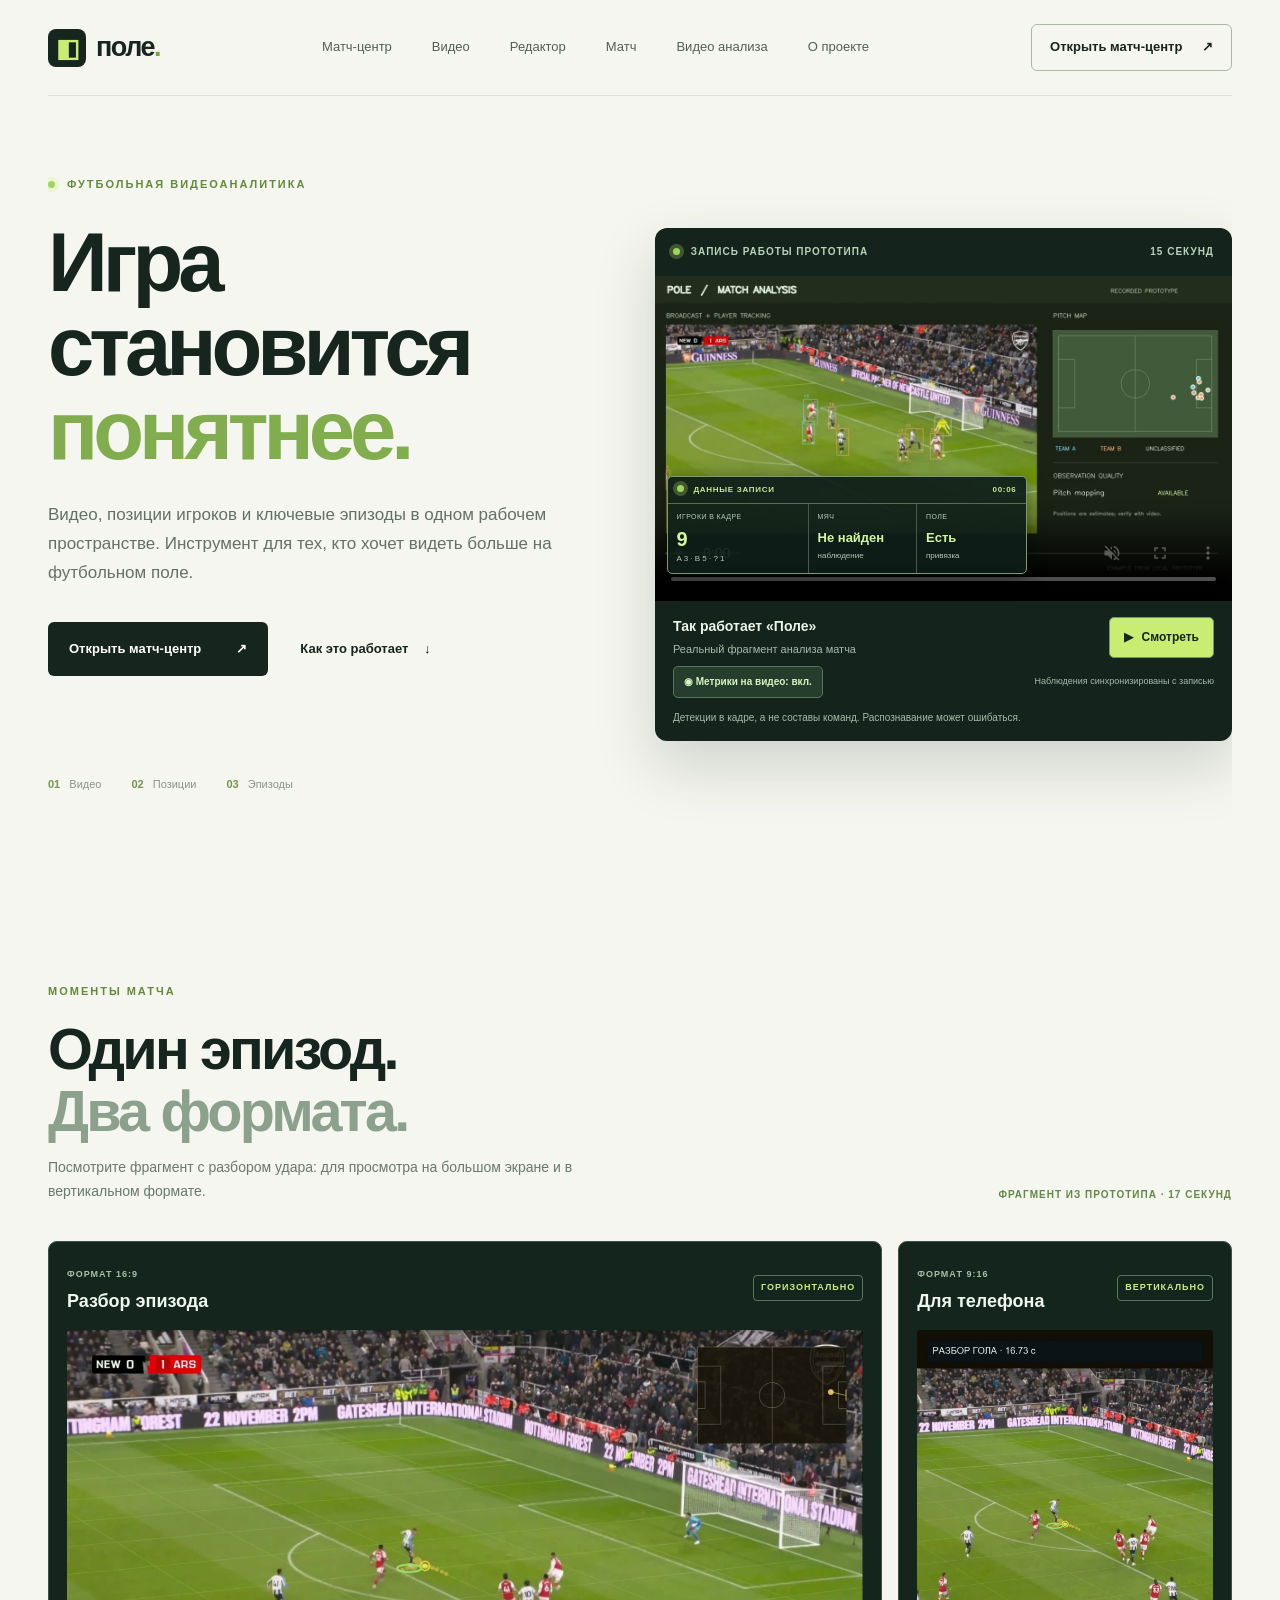
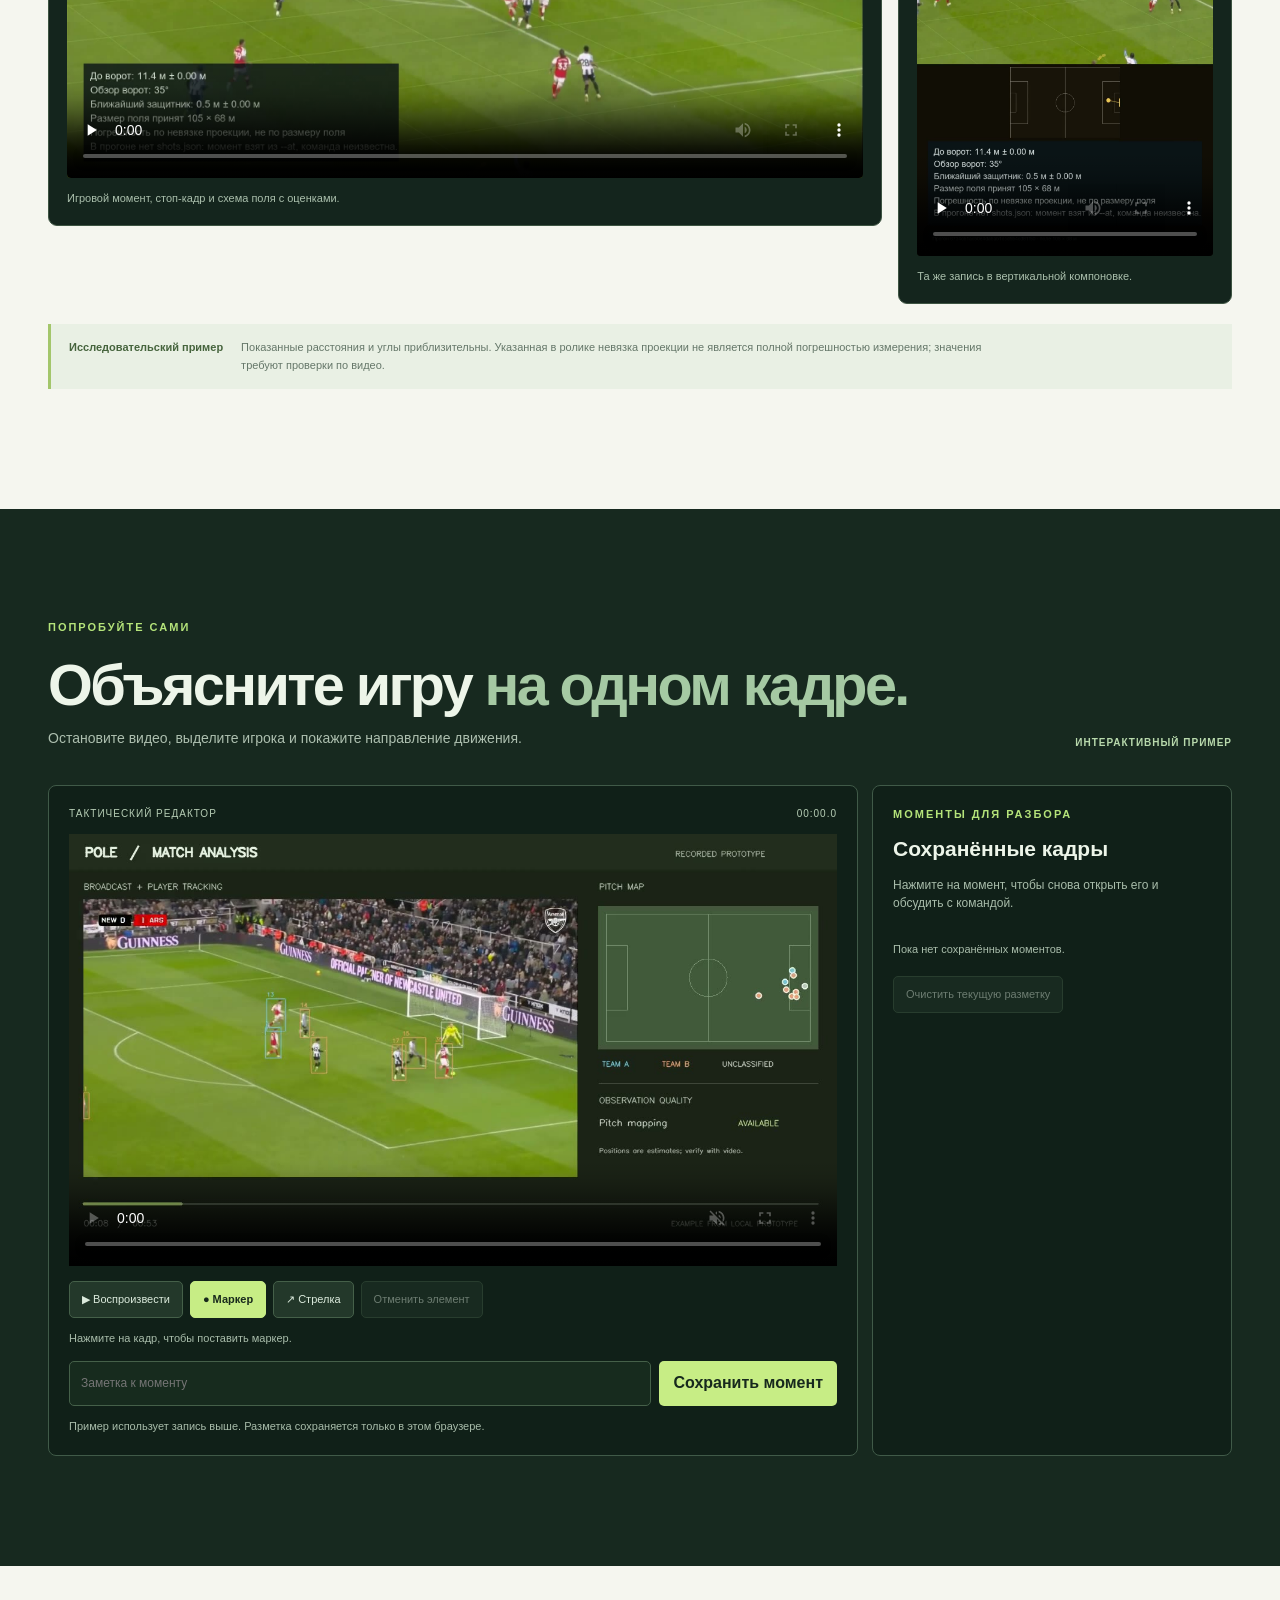
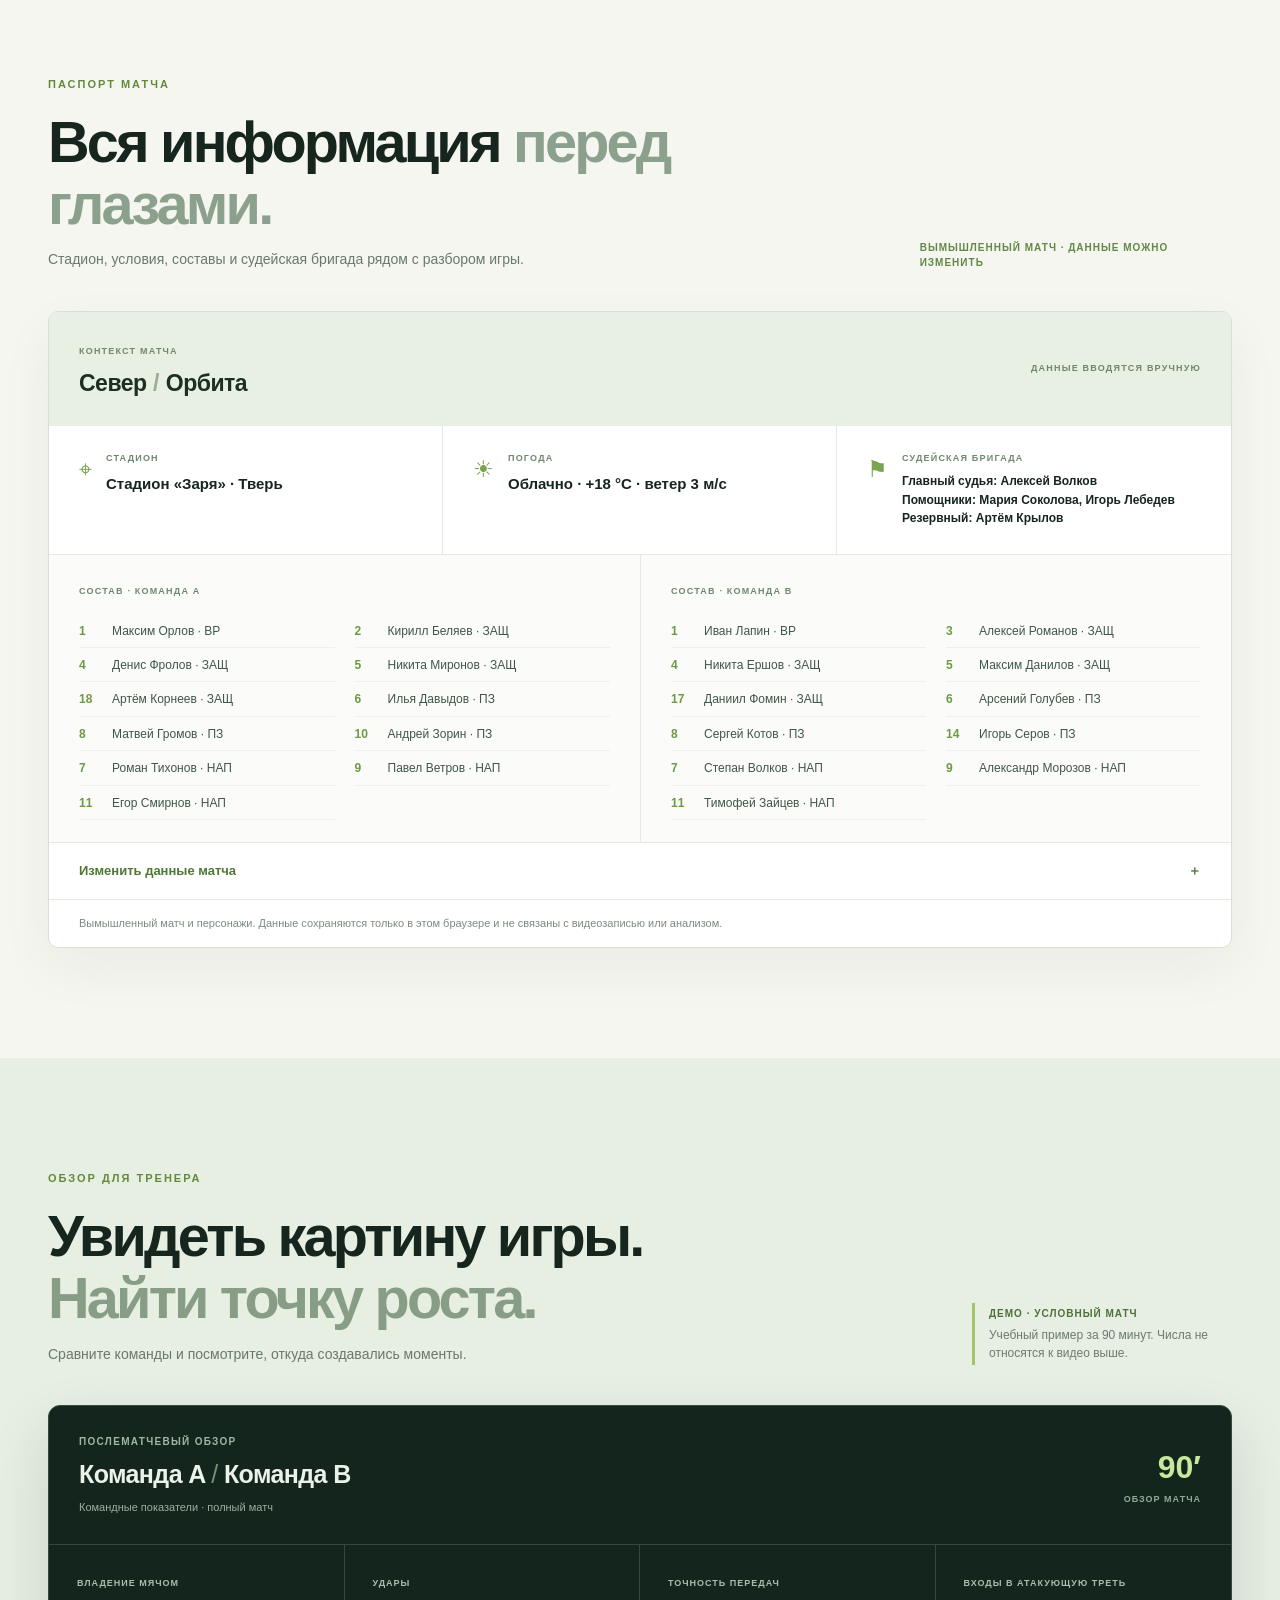
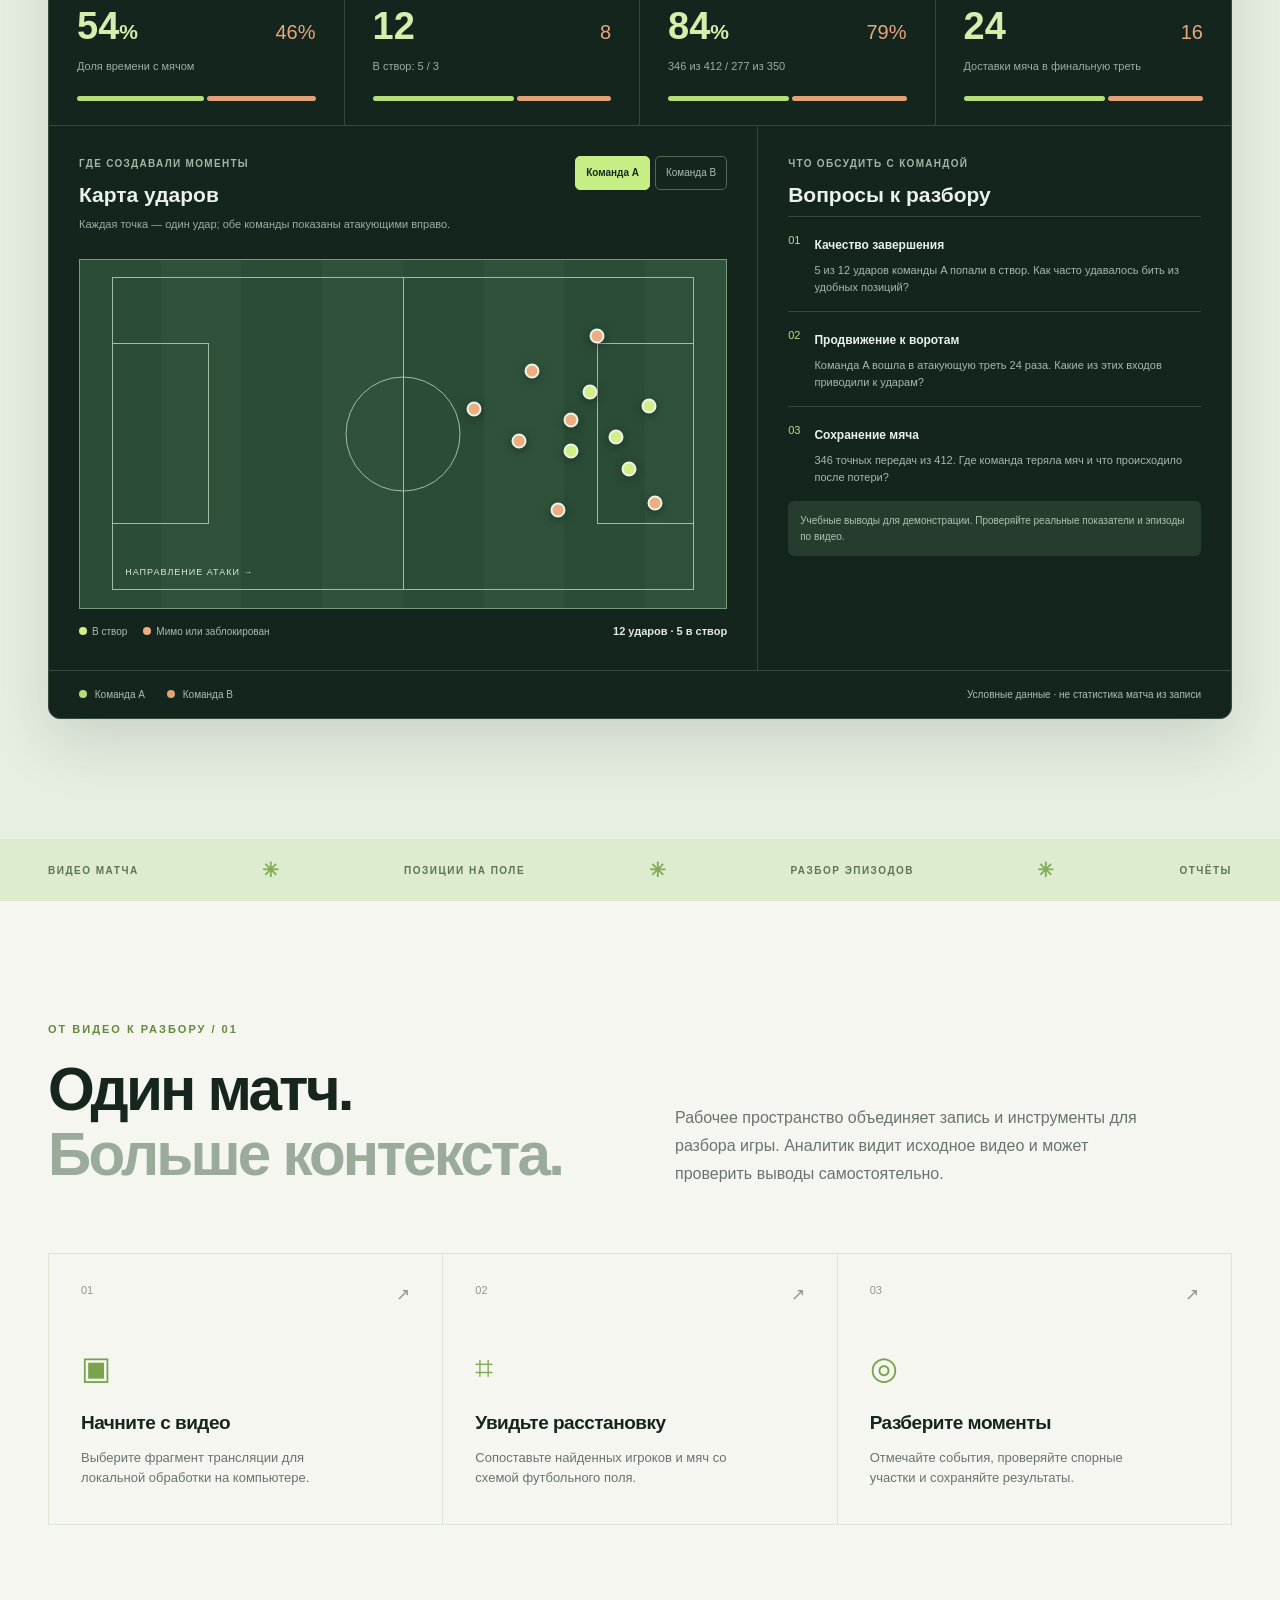
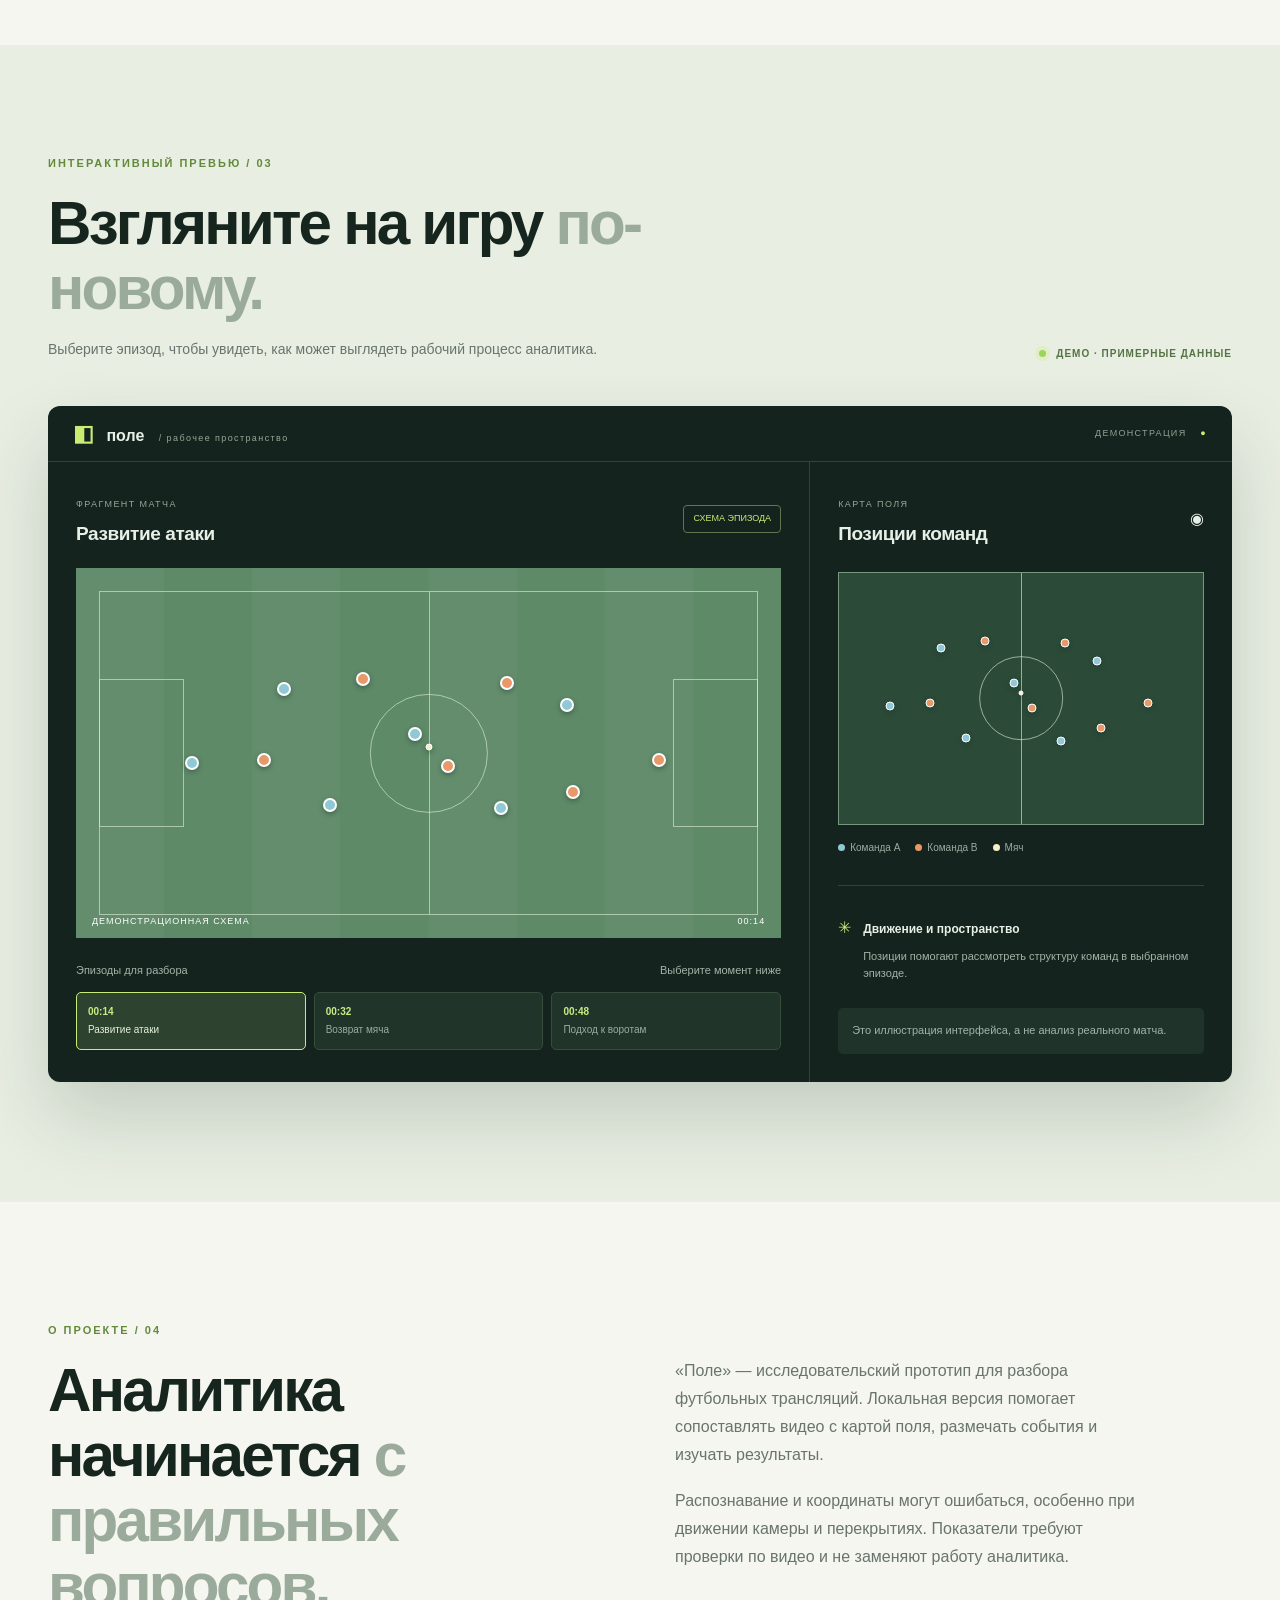
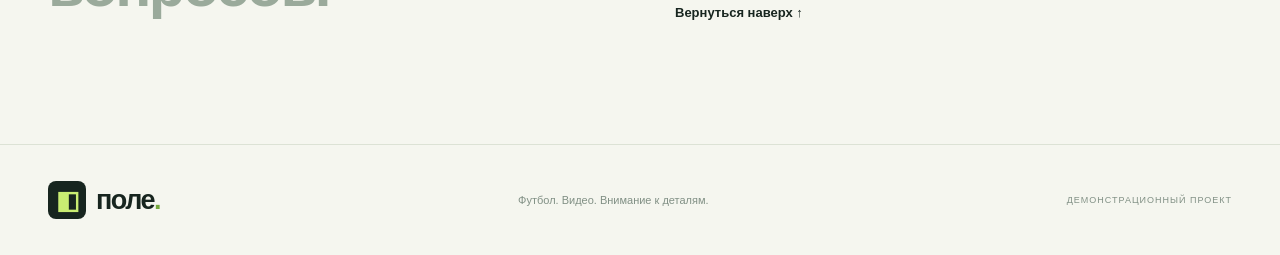
==== commit 40fef7ef: "Add unified match center" ====
--- a/index.html
+++ b/index.html
@@ -7,9 +7,9 @@
   <link rel="icon" href="favicon.svg" type="image/svg+xml"><link rel="stylesheet" href="style.css?v=9"><script defer src="app.js?v=7"></script><script defer src="tactical-demo.js?v=1"></script>
 </head>
 <body>
-<header class="topbar wrap"><a class="brand" href="#top" aria-label="Поле, на главную"><span class="brand-mark">◧</span><span>поле<span class="brand-dot">.</span></span></a><nav aria-label="Навигация"><a href="#coach-report">Метрики</a><a href="#highlights">Видео</a><a href="#tactical-demo">Редактор</a><a href="#match-context">Матч</a><a href="#analysis">Видео анализа</a><a href="#about">О проекте</a></nav><a class="nav-cta" href="#analysis">Смотреть видео <span>▶</span></a></header>
+<header class="topbar wrap"><a class="brand" href="#top" aria-label="Поле, на главную"><span class="brand-mark">◧</span><span>поле<span class="brand-dot">.</span></span></a><nav aria-label="Навигация"><a href="match.html">Матч-центр</a><a href="#highlights">Видео</a><a href="#tactical-demo">Редактор</a><a href="#match-context">Матч</a><a href="#analysis">Видео анализа</a><a href="#about">О проекте</a></nav><a class="nav-cta" href="match.html">Открыть матч-центр <span>↗</span></a></header>
 <main id="top">
-<section class="hero wrap"><div class="hero-copy"><div class="eyebrow"><span class="live-dot"></span> ФУТБОЛЬНАЯ ВИДЕОАНАЛИТИКА</div><h1>Игра становится <em>понятнее.</em></h1><p>Видео, позиции игроков и ключевые эпизоды в одном рабочем пространстве. Инструмент для тех, кто хочет видеть больше на футбольном поле.</p><div class="hero-actions"><a class="button primary" href="#analysis">Смотреть видео <span>▶</span></a><a class="text-link" href="#workflow">Как это работает <span>↓</span></a></div><div class="hero-foot"><span><b>01</b> Видео</span><span><b>02</b> Позиции</span><span><b>03</b> Эпизоды</span></div></div><div class="hero-video" id="analysis"><div class="hero-video-heading"><span><i class="live-dot"></i> ЗАПИСЬ РАБОТЫ ПРОТОТИПА</span><span>15 СЕКУНД</span></div><div class="broadcast-stage"><video class="record-video" controls autoplay muted loop playsinline preload="metadata" poster="assets/analysis-poster.jpg" aria-label="Видео анализа футбольного матча"><source src="assets/analysis-demo.mp4" type="video/mp4">Ваш браузер не поддерживает видео.</video><div class="broadcast-overlay" id="broadcastOverlay" hidden><div class="broadcast-title"><span><i class="live-dot"></i> ДАННЫЕ ЗАПИСИ</span><span id="overlayTime">00:06</span></div><div class="broadcast-values"><div><span>ИГРОКИ В КАДРЕ</span><strong id="observedPlayers">—</strong><small id="observedTeams">A — · B — · ? —</small></div><div><span>МЯЧ</span><strong class="broadcast-status" id="observedBall">—</strong><small>наблюдение</small></div><div><span>ПОЛЕ</span><strong class="broadcast-status" id="observedField">—</strong><small>привязка</small></div></div></div></div><div class="hero-video-footer"><div><strong>Так работает «Поле»</strong><span>Реальный фрагмент анализа матча</span></div><button type="button" class="video-toggle" aria-label="Остановить видео">❚❚ <span>Пауза</span></button></div><div class="broadcast-controls"><button type="button" id="overlayToggle" aria-pressed="true">◉ Метрики на видео: вкл.</button><span id="overlayMessage">Наблюдения синхронизированы с записью</span></div><p class="hero-video-note">Детекции в кадре, а не составы команд. Распознавание может ошибаться.</p></div></section>
+<section class="hero wrap"><div class="hero-copy"><div class="eyebrow"><span class="live-dot"></span> ФУТБОЛЬНАЯ ВИДЕОАНАЛИТИКА</div><h1>Игра становится <em>понятнее.</em></h1><p>Видео, позиции игроков и ключевые эпизоды в одном рабочем пространстве. Инструмент для тех, кто хочет видеть больше на футбольном поле.</p><div class="hero-actions"><a class="button primary" href="match.html">Открыть матч-центр <span>↗</span></a><a class="text-link" href="#workflow">Как это работает <span>↓</span></a></div><div class="hero-foot"><span><b>01</b> Видео</span><span><b>02</b> Позиции</span><span><b>03</b> Эпизоды</span></div></div><div class="hero-video" id="analysis"><div class="hero-video-heading"><span><i class="live-dot"></i> ЗАПИСЬ РАБОТЫ ПРОТОТИПА</span><span>15 СЕКУНД</span></div><div class="broadcast-stage"><video class="record-video" controls autoplay muted loop playsinline preload="metadata" poster="assets/analysis-poster.jpg" aria-label="Видео анализа футбольного матча"><source src="assets/analysis-demo.mp4" type="video/mp4">Ваш браузер не поддерживает видео.</video><div class="broadcast-overlay" id="broadcastOverlay" hidden><div class="broadcast-title"><span><i class="live-dot"></i> ДАННЫЕ ЗАПИСИ</span><span id="overlayTime">00:06</span></div><div class="broadcast-values"><div><span>ИГРОКИ В КАДРЕ</span><strong id="observedPlayers">—</strong><small id="observedTeams">A — · B — · ? —</small></div><div><span>МЯЧ</span><strong class="broadcast-status" id="observedBall">—</strong><small>наблюдение</small></div><div><span>ПОЛЕ</span><strong class="broadcast-status" id="observedField">—</strong><small>привязка</small></div></div></div></div><div class="hero-video-footer"><div><strong>Так работает «Поле»</strong><span>Реальный фрагмент анализа матча</span></div><button type="button" class="video-toggle" aria-label="Остановить видео">❚❚ <span>Пауза</span></button></div><div class="broadcast-controls"><button type="button" id="overlayToggle" aria-pressed="true">◉ Метрики на видео: вкл.</button><span id="overlayMessage">Наблюдения синхронизированы с записью</span></div><p class="hero-video-note">Детекции в кадре, а не составы команд. Распознавание может ошибаться.</p></div></section>
 <section class="highlights-section" id="highlights"><div class="wrap"><div class="highlights-heading"><div><div class="eyebrow">МОМЕНТЫ МАТЧА</div><h2>Один эпизод.<br><span>Два формата.</span></h2><p>Посмотрите фрагмент с разбором удара: для просмотра на большом экране и в вертикальном формате.</p></div><span class="highlight-badge">ФРАГМЕНТ ИЗ ПРОТОТИПА · 17 СЕКУНД</span></div><div class="highlights-grid"><article class="highlight-card"><div class="highlight-card-head"><div><span>ФОРМАТ 16:9</span><h3>Разбор эпизода</h3></div><span class="highlight-tag">ГОРИЗОНТАЛЬНО</span></div><video controls playsinline preload="none" poster="assets/goal-wide-poster.jpg" aria-label="Горизонтальный фрагмент разбора удара"><source src="assets/goal-16x9.mp4" type="video/mp4">Ваш браузер не поддерживает видео.</video><p>Игровой момент, стоп-кадр и схема поля с оценками.</p></article><article class="highlight-card highlight-vertical"><div class="highlight-card-head"><div><span>ФОРМАТ 9:16</span><h3>Для телефона</h3></div><span class="highlight-tag">ВЕРТИКАЛЬНО</span></div><video controls playsinline preload="none" poster="assets/goal-vertical-poster.jpg" aria-label="Вертикальный фрагмент разбора удара"><source src="assets/goal-9x16.mp4" type="video/mp4">Ваш браузер не поддерживает видео.</video><p>Та же запись в вертикальной компоновке.</p></article></div><div class="highlight-note"><strong>Исследовательский пример</strong><span>Показанные расстояния и углы приблизительны. Указанная в ролике невязка проекции не является полной погрешностью измерения; значения требуют проверки по видео.</span></div></div></section>
 <section class="tactical-demo-section" id="tactical-demo"><div class="wrap"><div class="tactical-demo-heading"><div><div class="eyebrow">ПОПРОБУЙТЕ САМИ</div><h2>Объясните игру <span>на одном кадре.</span></h2><p>Остановите видео, выделите игрока и покажите направление движения.</p></div><span class="tactical-demo-badge">ИНТЕРАКТИВНЫЙ ПРИМЕР</span></div><div class="tactical-demo-layout"><div class="tactical-demo-work"><div class="tactical-demo-bar"><span>ТАКТИЧЕСКИЙ РЕДАКТОР</span><span id="demoClock">00:00.0</span></div><div class="tactical-demo-stage"><video id="demoTacticalVideo" controls muted playsinline preload="metadata" poster="assets/analysis-poster.jpg"><source src="assets/analysis-demo.mp4" type="video/mp4"></video><canvas id="demoDrawing" aria-label="Маркеры и стрелки на кадре"></canvas></div><div class="tactical-demo-tools"><button type="button" id="demoPause">▶ Воспроизвести</button><button type="button" class="chosen" data-demo-tool="marker">● Маркер</button><button type="button" data-demo-tool="arrow">↗ Стрелка</button><button type="button" id="demoUndo">Отменить элемент</button></div><p class="tactical-demo-hint" id="demoDrawHint">Остановите видео и нажмите на кадр, чтобы поставить маркер. Для стрелки протяните по кадру.</p><div class="tactical-demo-actions"><input id="demoNote" maxlength="100" placeholder="Заметка к моменту"><button type="button" id="demoSave">Сохранить момент</button></div><p class="tactical-demo-disclaimer" id="demoSaveStatus" role="status">Пример использует запись выше. Разметка сохраняется только в этом браузере.</p></div><aside class="tactical-demo-side"><div class="eyebrow">МОМЕНТЫ ДЛЯ РАЗБОРА</div><h3>Сохранённые кадры</h3><p>Нажмите на момент, чтобы снова открыть его и обсудить с командой.</p><div id="demoMoments"></div><button type="button" id="demoClear" disabled>Очистить текущую разметку</button></aside></div></div></section>
 <section class="context-section" id="match-context"><div class="wrap"><div class="context-intro"><div><div class="eyebrow">ПАСПОРТ МАТЧА</div><h2>Вся информация <span>перед глазами.</span></h2><p>Стадион, условия, составы и судейская бригада рядом с разбором игры.</p></div><span class="context-badge">ВЫМЫШЛЕННЫЙ МАТЧ · ДАННЫЕ МОЖНО ИЗМЕНИТЬ</span></div><div class="match-card"><div class="match-card-head"><div><span>КОНТЕКСТ МАТЧА</span><h3><span id="teamAName">Север</span> <i> / </i> <span id="teamBName">Орбита</span></h3></div><span>ДАННЫЕ ВВОДЯТСЯ ВРУЧНУЮ</span></div><div class="context-grid"><article><span>⌖</span><div><small>СТАДИОН</small><strong id="showStadium">Пример стадиона</strong></div></article><article><span>☀</span><div><small>ПОГОДА</small><strong id="showWeather">Ясно, +18 °C</strong></div></article><article><span>⚑</span><div><small>СУДЕЙСКАЯ БРИГАДА</small><strong id="showOfficials">Главный судья: Алексей Волков</strong></div></article></div><div class="squads"><div><small>СОСТАВ · КОМАНДА A</small><div class="squad-list" id="showSquadA"></div></div><div><small>СОСТАВ · КОМАНДА B</small><div class="squad-list" id="showSquadB"></div></div></div><details class="context-editor"><summary>Изменить данные матча <span>＋</span></summary><form id="contextForm"><div class="context-fields"><label>Название команды A<input id="editTeamA" maxlength="60"></label><label>Название команды B<input id="editTeamB" maxlength="60"></label><label>Стадион<input id="editStadium" maxlength="100" placeholder="Название стадиона"></label><label>Погода<input id="editWeather" maxlength="100" placeholder="Температура и условия"></label><label>Судьи<textarea id="editOfficials" maxlength="300" rows="3" placeholder="Главный судья и помощники"></textarea></label><label>Команда A<textarea id="editSquadA" maxlength="500" rows="3" placeholder="Номера и имена игроков"></textarea></label><label>Команда B<textarea id="editSquadB" maxlength="500" rows="3" placeholder="Номера и имена игроков"></textarea></label></div><button type="submit">Сохранить данные</button><button type="button" class="example-fill" id="fillExample">Заполнить примером</button><span role="status" id="contextStatus"></span></form></details><p class="context-disclaimer">Вымышленный матч и персонажи. Данные сохраняются только в этом браузере и не связаны с видеозаписью или анализом.</p></div></div></section>
